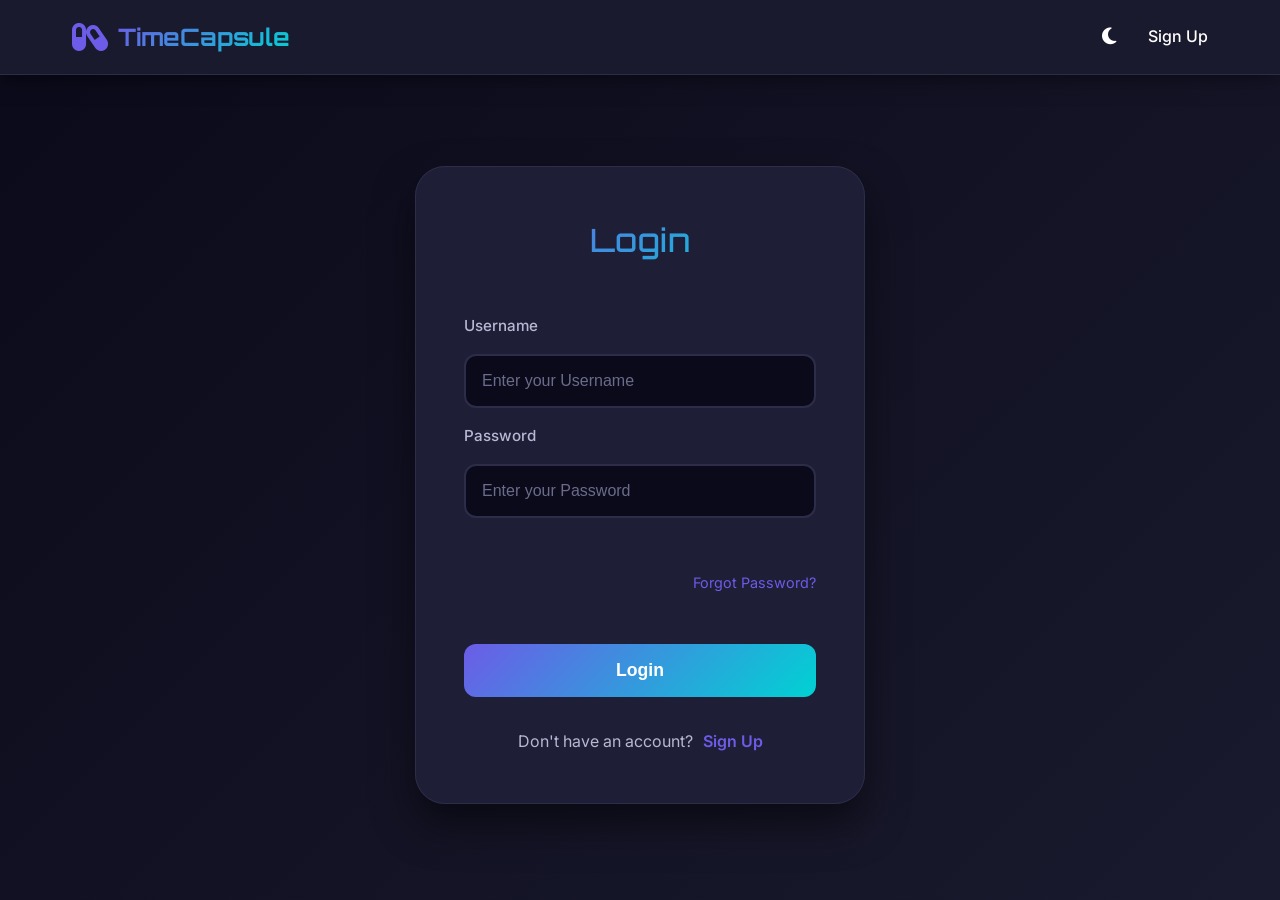
==== public/Homepage.html @ de61ad6a "Initial commit" ====
<!DOCTYPE html>
<html lang="en">
    <head>
        <meta charset="UTF-8">
        <meta name="viewport" content="width=device-width, initial-scale=1.0">
        <title>Digital Time Capsule - Dashboard</title>
        <link rel="stylesheet" href="../css/styles.css">
        <link rel="preconnect" href="https://fonts.googleapis.com">
        <link rel="preconnect" href="https://fonts.gstatic.com" crossorigin>
        <link href="https://fonts.googleapis.com/css2?family=Orbitron:wght@400;500;700&family=Inter:wght@300;400;500;600&display=swap" rel="stylesheet">
        <link rel="stylesheet" href="https://cdnjs.cloudflare.com/ajax/libs/font-awesome/6.4.0/css/all.min.css">
        <link rel="icon" href="./assets/images/Time-capsule-logo.png" type="image/x-icon">
    </head>
    <body class="homepage">
        <div id="transition-overlay" class="transition-overlay" style="opacity: 0; pointer-events: none;"></div>
        <header class="header">
            <nav class="nav-container">
                <div class="logo">
                    <i class="fas fa-capsules"></i>
                    <span>TimeCapsule</span>
                </div>
                <div class="nav-links">
                    <div class="notification-badge" id="notification-bell" onclick="showNotifications()">
                        <i class="fas fa-bell"></i>
                        <span class="notification-count" id="notification-count" style="display: none;">0</span>
                    </div>
                    <button id="dark-mode-toggle" class="nav-link theme-toggle-icon">
                        <i class="fas fa-moon"></i>
                    </button>
                    <a href="#" onclick="event.preventDefault(); handleLogout();" class="nav-link" id="logout">Logout</a>
                    <a href="userbase.html" class="nav-link">Discover</a>
                </div>
            </nav>
        </header>

        <main class="homepage-main">
            <div class="container">
                <!-- Stats Dashboard -->
                <section class="stats-dashboard">
                    <h2><i class="fas fa-chart-bar"></i> Your Capsule Stats</h2>
                    <div class="stats-grid">
                        <div class="stat-card">
                            <i class="fas fa-capsules"></i>
                            <div class="stat-info">
                                <span class="stat-value" id="total-capsules">0</span>
                                <span class="stat-label">Total Capsules</span>
                            </div>
                        </div>
                        <div class="stat-card">
                            <i class="fas fa-lock"></i>
                            <div class="stat-info">
                                <span class="stat-value" id="locked-capsules">0</span>
                                <span class="stat-label">Locked</span>
                            </div>
                        </div>
                        <div class="stat-card">
                            <i class="fas fa-unlock"></i>
                            <div class="stat-info">
                                <span class="stat-value" id="unlocked-capsules">0</span>
                                <span class="stat-label">Unlocked</span>
                            </div>
                        </div>
                        <div class="stat-card">
                            <i class="fas fa-star"></i>
                            <div class="stat-info">
                                <span class="stat-value" id="favorite-capsules">0</span>
                                <span class="stat-label">Favorites</span>
                            </div>
                        </div>
                    </div>
                </section>

                <!-- Create Capsule Form -->
                <section class="create-capsule">
                    <h2><i class="fas fa-plus-circle"></i> Create New Time Capsule</h2>
                    <form id="capsule-form">
                        <div class="form-group">
                            <label for="title">Title *</label>
                            <input type="text" id="title" required placeholder="Enter capsule title">
                        </div>

                        <div class="form-group">
                            <label for="description">Description</label>
                            <textarea id="description" rows="3" placeholder="What's this capsule about?"></textarea>
                        </div>

                        <div class="form-group">
                            <label for="message">Message *</label>
                            <textarea id="message" rows="5" required placeholder="Your precious memories..."></textarea>
                        </div>

                        <div class="form-row">
                            <div class="form-group">
                                <label for="category">Category</label>
                                <select id="category">
                                    <option value="personal">Personal</option>
                                    <option value="work">Work</option>
                                    <option value="family">Family</option>
                                    <option value="friends">Friends</option>
                                    <option value="memories">Memories</option>
                                    <option value="goals">Goals</option>
                                    <option value="other">Other</option>
                                </select>
                            </div>

                            <div class="form-group">
                                <label for="unlock-date">Unlock Date & Time *</label>
                                <input type="datetime-local" id="unlock-date" required>
                            </div>
                        </div>

                        <!-- ========== NEW COLLABORATION FIELDS ========== -->
                        <div class="form-group">
                            <label for="collaboration-type">
                                <i class="fas fa-users" style="color: var(--dark-accent-primary);"></i> Collaboration Type
                            </label>
                            <select id="collaboration-type" onchange="toggleCollaborationFields()">
                                <option value="private">🔒 Private (Only me)</option>
                                <option value="friends">👥 All Friends</option>
                                <option value="specific">✨ Specific Friends</option>
                                <option value="group">👪 Group Capsule</option>
                            </select>
                        </div>

                        <div id="friend-selector" style="display: none;" class="form-group">
                            <label>Select Friends to Collaborate</label>
                            <div id="friends-list-container" style="
                                max-height: 200px;
                                overflow-y: auto;
                                background: var(--dark-bg-primary);
                                border-radius: 12px;
                                padding: 12px;
                                border: 2px solid var(--dark-border);
                                margin-top: 8px;
                            ">
                                <!-- Friends will be loaded here dynamically -->
                                <p style="color: var(--dark-text-muted); text-align: center; padding: 20px;">
                                    <i class="fas fa-spinner fa-spin"></i> Loading friends...
                                </p>
                            </div>
                            <p style="color: var(--dark-text-muted); font-size: 0.8rem; margin-top: 8px;">
                                <i class="fas fa-info-circle"></i> Selected friends will be able to view this capsule when unlocked
                            </p>
                        </div>

                        <div id="group-input" style="display: none;" class="form-group">
                            <label for="group-name">Group Name</label>
                            <input type="text" id="group-name" placeholder="e.g., Family, Project Team, Best Friends">
                            <p style="color: var(--dark-text-muted); font-size: 0.8rem; margin-top: 5px;">
                                <i class="fas fa-info-circle"></i> Group capsules can be accessed by all members
                            </p>
                        </div>
                        <!-- ========== END COLLABORATION FIELDS ========== -->

                        <button type="submit" class="btn-primary">
                            <i class="fas fa-capsule"></i> Create Capsule
                        </button>
                    </form>
                </section>

                <!-- Search and Filter Section -->
                <section class="search-filter">
                    <div class="search-bar">
                        <i class="fas fa-search"></i>
                        <input type="text" id="search-input" placeholder="Search capsules...">
                    </div>
                    <div class="filter-options">
                        <select id="category-filter">
                            <option value="all">All Categories</option>
                            <option value="personal">Personal</option>
                            <option value="work">Work</option>
                            <option value="family">Family</option>
                            <option value="friends">Friends</option>
                            <option value="memories">Memories</option>
                            <option value="goals">Goals</option>
                        </select>
                        <select id="status-filter">
                            <option value="all">All Status</option>
                            <option value="locked">Locked</option>
                            <option value="unlocked">Unlocked</option>
                        </select>
                        <button id="favorites-filter" class="filter-btn">
                            <i class="far fa-star"></i> Favorites
                        </button>
                    </div>
                </section>

                <!-- Locked Capsules Section -->
                <section class="capsules">
                    <h2><i class="fas fa-lock"></i> Locked Capsules</h2>
                    <div id="locked-space" class="capsule-grid"></div>
                </section>

                <!-- Unlocked Capsules Section -->
                <section class="opened">
                    <h2><i class="fas fa-unlock"></i> Unlocked Capsules</h2>
                    <div id="unlocked-space" class="capsule-grid"></div>
                </section>

                <!-- ========== NEW COLLABORATIVE CAPSULES SECTION ========== -->
                <section class="collaborative-section">
                    <h2><i class="fas fa-users" style="color: #feca57;"></i> Shared With Me</h2>
                    <div id="collaborative-space" class="capsule-grid"></div>
                </section>
                <!-- ========== END COLLABORATIVE CAPSULES SECTION ========== -->

                <!-- Favorites Section -->
                <section class="favorites">
                    <h2><i class="fas fa-star"></i> Favorite Capsules</h2>
                    <div id="favorites-space" class="capsule-grid"></div>
                </section>

                <!-- Friends Section -->
                <section id="friends-section-container"></section>

                <!-- Unopened Capsules -->
                <section class="unopened-section">
                    <h2><i class="fas fa-gift"></i> Unopened Capsules</h2>
                    <div id="unopened-space" class="capsule-grid"></div>
                </section>

                <!-- Opened Capsules -->
                <section class="opened-section">
                    <h2><i class="fas fa-check-circle"></i> Opened Capsules</h2>
                    <div id="opened-space" class="capsule-grid"></div>
                </section>

                <!-- Archived Capsules -->
                <section class="archived">
                    <h2><i class="fas fa-archive"></i> Archived Capsules</h2>
                    <div id="archived-space" class="capsule-grid"></div>
                </section>

                <!-- Activity Log -->
                <section class="activity-log">
                    <h2><i class="fas fa-history"></i> Recent Activity</h2>
                    <div id="activity-list" class="activity-list"></div>
                </section>

                <!-- Export/Import Section -->
                <section class="data-management">
                    <h2><i class="fas fa-database"></i> Data Management</h2>
                    <div class="data-buttons">
                        <button id="export-data" class="btn-secondary">
                            <i class="fas fa-download"></i> Export Capsules
                        </button>
                        <button id="import-data" class="btn-secondary">
                            <i class="fas fa-upload"></i> Import Capsules
                        </button>
                        <input type="file" id="import-file" accept=".json" style="display: none;">
                    </div>
                </section>
            </div>
        </main>

        <!-- Meme Modal -->
        <div id="meme-modal" class="modal">
            <div class="modal-content">
                <span class="close">&times;</span>
                <h3><i class="fas fa-grin-squint-tears"></i> Nice Try!</h3>
                <img id="meme-image" src="" alt="Funny Meme">
                <p>This capsule is still locked. Come back later!</p>
            </div>
        </div>

        <!-- Collaboration Request Modal (Hidden by default) -->
        <div id="collab-request-modal" class="modal" style="display: none;">
            <div class="modal-content" style="max-width: 500px;">
                <span class="close" onclick="document.getElementById('collab-request-modal').style.display='none'">&times;</span>
                <h3><i class="fas fa-user-plus" style="color: #feca57;"></i> Collaboration Request</h3>
                <div id="collab-request-content">
                    <!-- Dynamic content will be inserted here -->
                </div>
            </div>
        </div>

        <script src="../js/utils.js"></script>
        <script src="../js/storage.js"></script>
        <script src="../js/auth.js"></script>
        <script src="../js/users.js"></script>
        <script src="../js/capsules.js"></script>
        <script src="../js/banSystem.js"></script>
        <script src="../js/admin.js"></script>
        <script src="../js/ui.js"></script>
        <script src="../js/app.js"></script>
        <script src="../js/userbase.js"></script>
        <script src="../js/loading.js"></script>
    </body>
</html>
---- css/styles.css ----
/* styles.css - Complete with Light Theme Support */

/* ==================== 1. CSS Variables ==================== */
:root {
    /* Dark Mode (Default) */
    --dark-bg-primary: #0a0a1a;
    --dark-bg-secondary: #1a1a2e;
    --dark-bg-tertiary: #252542;
    --dark-text-primary: #ffffff;
    --dark-text-secondary: #b8b8d4;
    --dark-text-muted: #6b6b8b;
    --dark-accent-primary: #6c5ce7;
    --dark-accent-secondary: #00d2d3;
    --dark-accent-danger: #ff6b6b;
    --dark-accent-success: #1dd1a1;
    --dark-accent-warning: #feca57;
    --dark-border: #2d2d4a;
    --dark-card-bg: #1e1e36;
    --dark-hover: #2a2a45;
    --dark-shadow: rgba(0, 0, 0, 0.5);
    --dark-glow: rgba(108, 92, 231, 0.3);
}

.light-theme {
    /* Light Mode - Optimized for readability */
    --dark-bg-primary: #f8faff;
    --dark-bg-secondary: #ffffff;
    --dark-bg-tertiary: #f0f3fd;
    --dark-text-primary: #1e293b;
    --dark-text-secondary: #334155;
    --dark-text-muted: #64748b;
    --dark-accent-primary: #6c5ce7;
    --dark-accent-secondary: #0ba5be;
    --dark-accent-danger: #dc2626;
    --dark-accent-success: #059669;
    --dark-accent-warning: #d97706;
    --dark-border: #e2e8f0;
    --dark-card-bg: #ffffff;
    --dark-hover: #f1f5f9;
    --dark-shadow: rgba(0, 0, 0, 0.08);
    --dark-glow: rgba(108, 92, 231, 0.15);
}

/* ==================== 2. Global Styles ==================== */
* {
    margin: 0;
    padding: 0;
    box-sizing: border-box;
    transition: background-color 0.3s ease, color 0.3s ease, border-color 0.3s ease, box-shadow 0.3s ease;
}

body {
    font-family: 'Inter', sans-serif;
    background: linear-gradient(135deg, var(--dark-bg-primary), var(--dark-bg-secondary));
    color: var(--dark-text-primary);
    min-height: 100vh;
    line-height: 1.6;
    overflow-x: hidden;
}

h1, h2, h3, h4, h5, h6 {
    font-family: 'Orbitron', sans-serif;
    font-weight: 500;
    letter-spacing: 0.5px;
}

html {
    scroll-behavior: smooth;
}

/* ==================== 3. Header & Navigation ==================== */
.header {
    background: var(--dark-bg-secondary);
    border-bottom: 1px solid var(--dark-border);
    position: sticky;
    top: 0;
    z-index: 1000;
    backdrop-filter: blur(10px);
    box-shadow: 0 2px 20px var(--dark-shadow);
}

.light-theme .header {
    background: rgba(255, 255, 255, 0.9);
    border-bottom-color: #e2e8f0;
}

.nav-container {
    max-width: 1200px;
    margin: 0 auto;
    padding: 1rem 2rem;
    display: flex;
    justify-content: space-between;
    align-items: center;
}

.logo {
    display: flex;
    align-items: center;
    gap: 10px;
    font-size: 1.5rem;
    font-weight: 700;
    font-family: 'Orbitron', sans-serif;
}

.logo i {
    color: var(--dark-accent-primary);
    font-size: 2rem;
    animation: pulse 2s infinite;
}

.logo span {
    background: linear-gradient(135deg, var(--dark-accent-primary), var(--dark-accent-secondary));
    -webkit-background-clip: text;
    -webkit-text-fill-color: transparent;
    background-clip: text;
}

/* Navigation Links */
.nav-links {
    display: flex;
    gap: 2rem;
    align-items: center;
}

.nav-link {
    color: var(--dark-text-primary);
    text-decoration: none;
    font-weight: 500;
    position: relative;
    padding: 0.5rem 0;
    background: none !important;
    border: none !important;
    cursor: pointer;
    font-size: 1rem;
    font-family: 'Inter', sans-serif;
}

.nav-link::after {
    content: '';
    position: absolute;
    bottom: 0;
    left: 0;
    width: 0;
    height: 2px;
    background: linear-gradient(135deg, var(--dark-accent-primary), var(--dark-accent-secondary));
    transition: width 0.3s ease;
}

.nav-link:hover::after {
    width: 100%;
}

.nav-link:hover {
    color: var(--dark-accent-primary);
}

.nav-link.active {
    color: var(--dark-accent-primary);
}

.nav-link.active::after {
    width: 100%;
}

/* Theme Toggle Icon */
#dark-mode-toggle {
    all: unset;
    display: flex;
    align-items: center;
    justify-content: center;
    cursor: pointer;
    position: relative;
    color: var(--dark-text-primary);
    font-size: 1.2rem;
    padding: 0.5rem 0;
    background: none !important;
    border: none !important;
}

#dark-mode-toggle i {
    font-size: 1.2rem;
    transition: transform 0.3s ease;
}

#dark-mode-toggle:hover {
    color: var(--dark-accent-primary);
}

#dark-mode-toggle:hover i {
    transform: rotate(15deg);
}

#dark-mode-toggle::after {
    content: '';
    position: absolute;
    bottom: 0;
    left: 0;
    width: 0;
    height: 2px;
    background: linear-gradient(135deg, var(--dark-accent-primary), var(--dark-accent-secondary));
    transition: width 0.3s ease;
}

#dark-mode-toggle:hover::after {
    width: 100%;
}

/* Theme Toggle Button (Alternative) */
.theme-toggle {
    background: linear-gradient(135deg, var(--dark-accent-primary), var(--dark-accent-secondary));
    border: none;
    color: white;
    font-size: 1rem;
    cursor: pointer;
    padding: 0.7rem 1.5rem;
    border-radius: 30px;
    transition: all 0.3s ease;
    display: flex;
    align-items: center;
    gap: 8px;
    box-shadow: 0 4px 10px var(--dark-glow);
    font-weight: 600;
}

.theme-toggle i {
    font-size: 1.2rem;
}

.theme-toggle:hover {
    transform: translateY(-2px);
    box-shadow: 0 6px 15px var(--dark-glow);
}

.light-theme .theme-toggle {
    background: linear-gradient(135deg, #6c5ce7, #0ba5be);
    color: white;
}

/* Admin Button in Nav */
.admin-btn {
    background: linear-gradient(135deg, #feca57, #ff9f43);
    color: var(--dark-text-primary);
    border: none;
    padding: 0.5rem 1.2rem;
    border-radius: 25px;
    font-size: 1rem;
    cursor: pointer;
    display: flex;
    align-items: center;
    gap: 8px;
    transition: all 0.3s ease;
    font-weight: 600;
}

.light-theme .admin-btn {
    color: #1e293b;
}

.admin-btn:hover {
    transform: translateY(-2px);
    box-shadow: 0 5px 15px rgba(254, 202, 87, 0.3);
}

.admin-btn i {
    color: white;
}

/* Notification Badge */
.notification-badge {
    position: relative;
    cursor: pointer;
    padding: 0.5rem;
    color: var(--dark-text-primary);
    font-size: 1.2rem;
    transition: color 0.3s ease;
}

.notification-badge:hover {
    color: var(--dark-accent-primary);
}

.notification-count {
    position: absolute;
    top: -5px;
    right: -5px;
    background: #ff6b6b;
    color: white;
    font-size: 0.7rem;
    font-weight: bold;
    padding: 0.2rem 0.4rem;
    border-radius: 10px;
    min-width: 18px;
    text-align: center;
    transform: translate(25%, -25%);
}

/* ==================== 4. Hero Section ==================== */
.hero-section {
    min-height: 90vh;
    display: flex;
    align-items: center;
    justify-content: center;
    text-align: center;
    position: relative;
    overflow: hidden;
}

.hero-section::before {
    content: '';
    position: absolute;
    top: -50%;
    right: -50%;
    width: 200%;
    height: 200%;
    background: radial-gradient(circle, var(--dark-accent-primary) 0%, transparent 70%);
    opacity: 0.1;
    animation: rotate 20s linear infinite;
}

.hero-content {
    max-width: 800px;
    padding: 2rem;
    z-index: 1;
}

.hero-title {
    font-size: 4rem;
    margin-bottom: 1.5rem;
    line-height: 1.2;
}

.light-theme .hero-title {
    color: #1e293b;
}

.gradient-text {
    background: linear-gradient(135deg, var(--dark-accent-primary), var(--dark-accent-secondary));
    -webkit-background-clip: text;
    -webkit-text-fill-color: transparent;
    background-clip: text;
}

.hero-description {
    font-size: 1.25rem;
    color: var(--dark-text-secondary);
    margin-bottom: 2rem;
    max-width: 600px;
    margin-left: auto;
    margin-right: auto;
}

.light-theme .hero-description {
    color: #475569;
}

.cta-button {
    display: inline-flex;
    align-items: center;
    gap: 10px;
    background: linear-gradient(135deg, var(--dark-accent-primary), var(--dark-accent-secondary));
    color: white;
    text-decoration: none;
    padding: 1rem 2.5rem;
    border-radius: 50px;
    font-weight: 600;
    font-size: 1.1rem;
    transition: all 0.3s ease;
    border: none;
    cursor: pointer;
    position: relative;
    overflow: hidden;
}

.cta-button::before {
    content: '';
    position: absolute;
    top: 0;
    left: -100%;
    width: 100%;
    height: 100%;
    background: linear-gradient(90deg, transparent, rgba(255,255,255,0.2), transparent);
    transition: left 0.5s ease;
}

.cta-button:hover {
    transform: translateY(-3px);
    box-shadow: 0 10px 30px var(--dark-glow);
}

.cta-button:hover::before {
    left: 100%;
}

.cta-button i {
    font-size: 1.2rem;
    animation: shake 2s infinite;
}

/* ==================== 5. How It Works Section ==================== */
.how-it-works {
    padding: 6rem 2rem;
    background: linear-gradient(135deg, var(--dark-bg-secondary), var(--dark-bg-tertiary));
    position: relative;
    overflow: hidden;
}

.light-theme .how-it-works {
    background: linear-gradient(135deg, #ffffff, #f8faff);
}

.how-it-works::before {
    content: '';
    position: absolute;
    top: 0;
    left: 0;
    right: 0;
    bottom: 0;
    background: radial-gradient(circle at 20% 50%, var(--dark-accent-primary) 0%, transparent 50%);
    opacity: 0.1;
    pointer-events: none;
}

.how-it-works .section-header {
    margin-bottom: 5rem;
}

.how-it-works .section-title {
    font-size: 4rem;
    background: linear-gradient(135deg, var(--dark-accent-primary), var(--dark-accent-secondary), #ff6b6b);
    -webkit-background-clip: text;
    -webkit-text-fill-color: transparent;
    background-clip: text;
    text-shadow: 0 0 30px var(--dark-glow);
    position: relative;
    display: inline-block;
    padding: 0 2rem;
}

.how-it-works .section-title::before {
    content: '✨';
    position: absolute;
    left: -20px;
    top: 50%;
    transform: translateY(-50%);
    font-size: 3rem;
    animation: float 3s ease-in-out infinite;
}

.how-it-works .section-title::after {
    content: '⏳';
    position: absolute;
    right: -20px;
    top: 50%;
    transform: translateY(-50%);
    font-size: 3rem;
    animation: float 3s ease-in-out infinite 1.5s;
}

.steps-container {
    max-width: 1400px;
    margin: 0 auto;
    display: grid;
    grid-template-columns: repeat(auto-fit, minmax(350px, 1fr));
    gap: 3rem;
    padding: 2rem;
    position: relative;
    z-index: 1;
}

.step {
    background: var(--dark-card-bg);
    padding: 3rem 2rem;
    border-radius: 50px;
    text-align: center;
    position: relative;
    transition: all 0.5s cubic-bezier(0.175, 0.885, 0.32, 1.275);
    border: 2px solid transparent;
    backdrop-filter: blur(10px);
    box-shadow: 0 20px 40px var(--dark-shadow);
    transform-style: preserve-3d;
    perspective: 1000px;
}

.light-theme .step {
    background: #ffffff;
    border-color: #e2e8f0;
    box-shadow: 0 10px 15px -3px rgba(0, 0, 0, 0.1);
}

.step:nth-child(1) {
    background: linear-gradient(145deg, var(--dark-card-bg), #2a1b3d);
    border-color: #ff6b6b;
}

.step:nth-child(2) {
    background: linear-gradient(145deg, var(--dark-card-bg), #1d3b3b);
    border-color: #00d2d3;
}

.step:nth-child(3) {
    background: linear-gradient(145deg, var(--dark-card-bg), #2d2d4a);
    border-color: #6c5ce7;
}

.step:nth-child(4) {
    background: linear-gradient(145deg, var(--dark-card-bg), #3d2d2d);
    border-color: #feca57;
}

.step:nth-child(5) {
    background: linear-gradient(145deg, var(--dark-card-bg), #1d3d2d);
    border-color: #1dd1a1;
}

.light-theme .step:nth-child(1) {
    background: linear-gradient(145deg, #ffffff, #fef2f2);
    border-color: #dc2626;
}

.light-theme .step:nth-child(2) {
    background: linear-gradient(145deg, #ffffff, #f0f9ff);
    border-color: #0ba5be;
}

.light-theme .step:nth-child(3) {
    background: linear-gradient(145deg, #ffffff, #f5f3ff);
    border-color: #6c5ce7;
}

.light-theme .step:nth-child(4) {
    background: linear-gradient(145deg, #ffffff, #fffbeb);
    border-color: #d97706;
}

.light-theme .step:nth-child(5) {
    background: linear-gradient(145deg, #ffffff, #f0fdf4);
    border-color: #059669;
}

.step:hover {
    transform: translateY(-20px) rotateX(5deg) rotateY(5deg);
    box-shadow: 30px 30px 60px var(--dark-shadow);
    border-color: var(--dark-accent-primary);
}

.step-number {
    position: absolute;
    top: -25px;
    left: 50%;
    transform: translateX(-50%);
    width: 60px;
    height: 60px;
    background: linear-gradient(135deg, var(--dark-accent-primary), var(--dark-accent-secondary));
    color: white;
    border-radius: 50%;
    display: flex;
    align-items: center;
    justify-content: center;
    font-weight: 800;
    font-size: 2rem;
    box-shadow: 0 10px 20px var(--dark-glow);
    border: 3px solid white;
    z-index: 2;
}

.light-theme .step-number {
    border-color: #ffffff;
}

.step-icon {
    margin: 2rem 0;
    font-size: 5rem;
    background: linear-gradient(135deg, var(--dark-accent-primary), var(--dark-accent-secondary));
    -webkit-background-clip: text;
    -webkit-text-fill-color: transparent;
    background-clip: text;
    filter: drop-shadow(0 0 20px var(--dark-glow));
}

.step-title {
    font-size: 2.5rem;
    margin-bottom: 1.5rem;
    color: var(--dark-text-primary);
    font-weight: 700;
    text-transform: uppercase;
    letter-spacing: 2px;
}

.light-theme .step-title {
    color: #1e293b;
}

.step-description {
    color: var(--dark-text-secondary);
    font-size: 1.2rem;
    line-height: 1.8;
    max-width: 300px;
    margin: 0 auto;
}

.light-theme .step-description {
    color: #475569;
}

/* ==================== 6. Features Section ==================== */
.features {
    padding: 6rem 2rem;
    background: linear-gradient(135deg, var(--dark-bg-primary), #1f1f3a);
    position: relative;
    overflow: hidden;
}

.light-theme .features {
    background: linear-gradient(135deg, #f8faff, #ffffff);
}

.features::before {
    content: '';
    position: absolute;
    bottom: 0;
    right: 0;
    width: 100%;
    height: 100%;
    background: radial-gradient(circle at 80% 80%, var(--dark-accent-secondary) 0%, transparent 50%);
    opacity: 0.1;
    pointer-events: none;
}

.features .section-header {
    margin-bottom: 5rem;
}

.features .section-title {
    font-size: 4rem;
    background: linear-gradient(135deg, #ff6b6b, #feca57, #6c5ce7);
    -webkit-background-clip: text;
    -webkit-text-fill-color: transparent;
    background-clip: text;
    text-shadow: 0 0 30px rgba(255, 107, 107, 0.3);
    position: relative;
    display: inline-block;
}

.features .section-title::before {
    content: '⚡';
    position: absolute;
    left: -40px;
    top: 50%;
    transform: translateY(-50%);
    font-size: 3rem;
    animation: lightning 2s infinite;
}

.features .section-title::after {
    content: '💫';
    position: absolute;
    right: -40px;
    top: 50%;
    transform: translateY(-50%);
    font-size: 3rem;
    animation: spin 4s linear infinite;
}

.features .section-subtitle {
    font-size: 1.8rem;
    color: var(--dark-accent-warning);
    margin-top: 1rem;
    font-family: 'Orbitron', sans-serif;
    text-transform: uppercase;
    letter-spacing: 3px;
}

.light-theme .features .section-subtitle {
    color: #d97706;
}

.features-grid {
    max-width: 1400px;
    margin: 0 auto;
    display: grid;
    grid-template-columns: repeat(auto-fit, minmax(400px, 1fr));
    gap: 2.5rem;
    padding: 2rem;
    position: relative;
    z-index: 1;
}

.feature-card {
    background: rgba(30, 30, 54, 0.7);
    backdrop-filter: blur(10px);
    padding: 3rem;
    border-radius: 40px;
    transition: all 0.5s cubic-bezier(0.175, 0.885, 0.32, 1.275);
    border: 2px solid transparent;
    position: relative;
    overflow: hidden;
    box-shadow: 0 20px 40px var(--dark-shadow);
}

.light-theme .feature-card {
    background: #ffffff;
    border-color: #e2e8f0;
    box-shadow: 0 10px 15px -3px rgba(0, 0, 0, 0.1);
}

.feature-card::before {
    content: '';
    position: absolute;
    top: -50%;
    left: -50%;
    width: 200%;
    height: 200%;
    background: radial-gradient(circle, var(--dark-accent-primary) 0%, transparent 70%);
    opacity: 0;
    transition: opacity 0.5s ease;
    pointer-events: none;
}

.feature-card:hover::before {
    opacity: 0.15;
}

.feature-card:hover {
    transform: translateY(-15px) scale(1.02);
    box-shadow: 0 30px 60px var(--dark-shadow);
    border-color: var(--dark-accent-primary);
}

.feature-card:nth-child(odd) {
    border-radius: 60px 20px 60px 20px;
}

.feature-card:nth-child(even) {
    border-radius: 20px 60px 20px 60px;
}

.feature-card:nth-child(3n) {
    background: linear-gradient(145deg, #1e1e36, #2d1f3a);
}

.feature-card:nth-child(3n+1) {
    background: linear-gradient(145deg, #1e1e36, #1f3a3a);
}

.feature-card:nth-child(3n+2) {
    background: linear-gradient(145deg, #1e1e36, #3a1f3a);
}

.light-theme .feature-card:nth-child(3n) {
    background: linear-gradient(145deg, #ffffff, #faf5ff);
}

.light-theme .feature-card:nth-child(3n+1) {
    background: linear-gradient(145deg, #ffffff, #f0f9ff);
}

.light-theme .feature-card:nth-child(3n+2) {
    background: linear-gradient(145deg, #ffffff, #fdf2f8);
}

.feature-icon {
    font-size: 4rem;
    margin-bottom: 2rem;
    background: linear-gradient(135deg, var(--dark-accent-primary), var(--dark-accent-secondary), #ff6b6b);
    -webkit-background-clip: text;
    -webkit-text-fill-color: transparent;
    background-clip: text;
    filter: drop-shadow(0 0 30px rgba(108, 92, 231, 0.5));
    transform-origin: center;
    transition: transform 0.3s ease;
}

.feature-card:hover .feature-icon {
    transform: scale(1.1) rotate(5deg);
}

.feature-title {
    font-size: 2.2rem;
    margin-bottom: 1.5rem;
    color: var(--dark-text-primary);
    font-weight: 700;
    letter-spacing: 1px;
    position: relative;
    display: inline-block;
}

.light-theme .feature-title {
    color: #1e293b;
}

.feature-title::after {
    content: '';
    position: absolute;
    bottom: -10px;
    left: 0;
    width: 60px;
    height: 4px;
    background: linear-gradient(135deg, var(--dark-accent-primary), var(--dark-accent-secondary));
    border-radius: 2px;
    transition: width 0.3s ease;
}

.feature-card:hover .feature-title::after {
    width: 100%;
}

.feature-description {
    color: var(--dark-text-secondary);
    font-size: 1.2rem;
    line-height: 1.8;
    margin-bottom: 2rem;
}

.light-theme .feature-description {
    color: #475569;
}

.feature-highlight {
    display: inline-block;
    background: linear-gradient(135deg, var(--dark-accent-primary), var(--dark-accent-secondary));
    color: white;
    padding: 0.5rem 1.5rem;
    border-radius: 30px;
    font-size: 1.1rem;
    font-weight: 600;
    margin-top: 1rem;
    box-shadow: 0 5px 15px var(--dark-glow);
}

.feature-card p {
    margin-bottom: 1rem;
    position: relative;
    padding-left: 1.5rem;
}

.feature-card p::before {
    content: '→';
    position: absolute;
    left: 0;
    color: var(--dark-accent-primary);
    font-weight: bold;
}

.feature-card:has(.fa-clock) { border-color: #ff6b6b; }
.feature-card:has(.fa-user-shield) { border-color: #00d2d3; }
.feature-card:has(.fa-lock) { border-color: #6c5ce7; }
.feature-card:has(.fa-grin-squint-tears) { border-color: #feca57; }
.feature-card:has(.fa-cloud) { border-color: #1dd1a1; }
.feature-card:has(.fa-history) { border-color: #ff9f43; }
.feature-card:has(.fa-star) { border-color: #f368e0; }
.feature-card:has(.fa-chart-bar) { border-color: #10ac84; }

/* ==================== 7. Auth Pages ==================== */
.auth-page {
    background: linear-gradient(135deg, var(--dark-bg-primary), var(--dark-bg-secondary));
    min-height: 100vh;
}

.light-theme .auth-page {
    background: linear-gradient(135deg, #f8faff, #ffffff);
}

.auth-main {
    display: flex;
    align-items: center;
    justify-content: center;
    min-height: calc(100vh - 80px);
    padding: 2rem;
}

.auth-container {
    max-width: 450px;
    width: 100%;
}

.auth-container fieldset {
    border: none;
    background: var(--dark-card-bg);
    padding: 3rem;
    border-radius: 30px;
    box-shadow: 0 20px 40px var(--dark-shadow);
    border: 1px solid var(--dark-border);
    backdrop-filter: blur(10px);
}

.light-theme .auth-container fieldset {
    background: #ffffff;
    border-color: #e2e8f0;
    box-shadow: 0 20px 25px -5px rgba(0, 0, 0, 0.1);
}

.auth-container h3 {
    font-size: 2rem;
    margin-bottom: 2rem;
    text-align: center;
    background: linear-gradient(135deg, var(--dark-accent-primary), var(--dark-accent-secondary));
    -webkit-background-clip: text;
    -webkit-text-fill-color: transparent;
    background-clip: text;
}

.light-theme .auth-container h3 {
    color: #6c5ce7;
    background: none;
    -webkit-text-fill-color: #6c5ce7;
}

.auth-container form {
    display: flex;
    flex-direction: column;
    gap: 1rem;
}

.auth-container label {
    font-weight: 500;
    color: var(--dark-text-secondary);
    font-size: 0.95rem;
}

.light-theme .auth-container label {
    color: #475569;
}

.auth-container input {
    padding: 1rem;
    border: 2px solid var(--dark-border);
    border-radius: 12px;
    background: var(--dark-bg-primary);
    color: var(--dark-text-primary);
    font-size: 1rem;
    transition: all 0.3s ease;
}

.light-theme .auth-container input {
    background: #f8faff;
    border-color: #e2e8f0;
    color: #1e293b;
}

.auth-container input:focus {
    outline: none;
    border-color: var(--dark-accent-primary);
    box-shadow: 0 0 0 4px var(--dark-glow);
}

.light-theme .auth-container input:focus {
    box-shadow: 0 0 0 4px rgba(108, 92, 231, 0.15);
}

.auth-container input::placeholder {
    color: var(--dark-text-muted);
}

.light-theme .auth-container input::placeholder {
    color: #94a3b8;
}

.auth-container button {
    padding: 1rem;
    background: linear-gradient(135deg, var(--dark-accent-primary), var(--dark-accent-secondary));
    color: white;
    border: none;
    border-radius: 12px;
    font-size: 1.1rem;
    font-weight: 600;
    cursor: pointer;
    transition: all 0.3s ease;
    margin-top: 1rem;
}

.auth-container button:hover {
    transform: translateY(-2px);
    box-shadow: 0 10px 20px var(--dark-glow);
}

button:disabled {
    opacity: 0.5;
    cursor: not-allowed;
    pointer-events: none;
}

.auth-links {
    display: flex;
    justify-content: center;
    align-items: center;
    gap: 10px;
    margin-top: 1rem;
    color: var(--dark-text-secondary);
}

.light-theme .auth-links {
    color: #64748b;
}

.auth-links a {
    color: var(--dark-accent-primary);
    text-decoration: none;
    font-weight: 600;
    transition: color 0.3s ease;
}

.auth-links a:hover {
    color: var(--dark-accent-secondary);
    text-decoration: underline;
}

#error {
    color: var(--dark-accent-danger);
    font-size: 0.9rem;
    text-align: center;
    min-height: 20px;
}

/* Checkbox container */
.checkbox-container {
    display: flex;
    align-items: center;
    gap: 8px;
    margin: 15px 0;
    padding: 10px;
    background: var(--dark-bg-primary);
    border-radius: 8px;
    border: 1px solid var(--dark-border);
}

.checkbox-container input[type="checkbox"] {
    width: 18px;
    height: 18px;
    cursor: pointer;
    accent-color: var(--dark-accent-primary);
}

.checkbox-container label {
    cursor: pointer;
    user-select: none;
}

/* ==================== 8. Homepage/Dashboard ==================== */
.homepage {
    background: var(--dark-bg-primary);
}

.homepage-main {
    max-width: 1200px;
    margin: 0 auto;
    padding: 2rem;
}

/* Stats Dashboard */
.stats-dashboard {
    background: var(--dark-card-bg);
    padding: 2rem;
    border-radius: 20px;
    margin-bottom: 2rem;
    border: 1px solid var(--dark-border);
}

.light-theme .stats-dashboard {
    background: #ffffff;
    border-color: #e2e8f0;
}

.stats-dashboard h2 {
    display: flex;
    align-items: center;
    gap: 10px;
    margin-bottom: 2rem;
    color: var(--dark-text-primary);
}

.light-theme .stats-dashboard h2 {
    color: #1e293b;
}

.stats-dashboard h2 i {
    color: var(--dark-accent-primary);
}

.stats-grid {
    display: grid;
    grid-template-columns: repeat(auto-fit, minmax(200px, 1fr));
    gap: 1.5rem;
}

.stat-card {
    background: var(--dark-bg-primary);
    padding: 1.5rem;
    border-radius: 15px;
    display: flex;
    align-items: center;
    gap: 1rem;
    border: 1px solid var(--dark-border);
    transition: all 0.3s ease;
}

.light-theme .stat-card {
    background: #f8faff;
    border-color: #e2e8f0;
}

.stat-card:hover {
    transform: translateY(-5px);
    border-color: var(--dark-accent-primary);
    box-shadow: 0 10px 20px var(--dark-shadow);
}

.stat-card i {
    font-size: 2.5rem;
    color: var(--dark-accent-primary);
}

.stat-info {
    display: flex;
    flex-direction: column;
}

.stat-value {
    font-size: 2rem;
    font-weight: 700;
    color: var(--dark-text-primary);
}

.light-theme .stat-value {
    color: #1e293b;
}

.stat-label {
    color: var(--dark-text-secondary);
    font-size: 0.9rem;
}

.light-theme .stat-label {
    color: #64748b;
}

/* Create Capsule Form */
.create-capsule {
    background: var(--dark-card-bg);
    padding: 2rem;
    border-radius: 20px;
    margin-bottom: 2rem;
    border: 1px solid var(--dark-border);
}

.light-theme .create-capsule {
    background: #ffffff;
    border-color: #e2e8f0;
}

.create-capsule h2 {
    display: flex;
    align-items: center;
    gap: 10px;
    margin-bottom: 2rem;
    color: var(--dark-text-primary);
}

.light-theme .create-capsule h2 {
    color: #1e293b;
}

.create-capsule h2 i {
    color: var(--dark-accent-primary);
}

#capsule-form {
    display: flex;
    flex-direction: column;
    gap: 1.5rem;
}

.form-group {
    display: flex;
    flex-direction: column;
    gap: 0.5rem;
}

.form-group label {
    font-weight: 500;
    color: var(--dark-text-secondary);
}

.light-theme .form-group label {
    color: #475569;
}

.form-group input,
.form-group textarea,
.form-group select {
    padding: 0.75rem 1rem;
    border: 2px solid var(--dark-border);
    border-radius: 10px;
    background: var(--dark-bg-primary);
    color: var(--dark-text-primary);
    font-size: 1rem;
    transition: all 0.3s ease;
}

.light-theme .form-group input,
.light-theme .form-group textarea,
.light-theme .form-group select {
    background: #ffffff;
    border-color: #e2e8f0;
    color: #1e293b;
}

.form-group input:focus,
.form-group textarea:focus,
.form-group select:focus {
    outline: none;
    border-color: var(--dark-accent-primary);
    box-shadow: 0 0 0 4px var(--dark-glow);
}

.light-theme .form-group input:focus,
.light-theme .form-group textarea:focus,
.light-theme .form-group select:focus {
    box-shadow: 0 0 0 4px rgba(108, 92, 231, 0.15);
}

.form-group input::placeholder,
.form-group textarea::placeholder {
    color: var(--dark-text-muted);
}

.light-theme .form-group input::placeholder,
.light-theme .form-group textarea::placeholder {
    color: #94a3b8;
}

.form-row {
    display: grid;
    grid-template-columns: 1fr 1fr;
    gap: 1rem;
}

.btn-primary {
    padding: 1rem;
    background: linear-gradient(135deg, var(--dark-accent-primary), var(--dark-accent-secondary));
    color: white;
    border: none;
    border-radius: 10px;
    font-size: 1.1rem;
    font-weight: 600;
    cursor: pointer;
    transition: all 0.3s ease;
    display: flex;
    align-items: center;
    justify-content: center;
    gap: 10px;
}

.btn-primary:hover {
    transform: translateY(-2px);
    box-shadow: 0 10px 20px var(--dark-glow);
}

.btn-secondary {
    padding: 0.75rem 1.5rem;
    background: var(--dark-bg-primary);
    border: 2px solid var(--dark-border);
    border-radius: 10px;
    color: var(--dark-text-primary);
    font-size: 1rem;
    cursor: pointer;
    transition: all 0.3s ease;
    display: flex;
    align-items: center;
    gap: 8px;
}

.light-theme .btn-secondary {
    background: #f1f5f9;
    border-color: #e2e8f0;
    color: #334155;
}

.btn-secondary:hover {
    border-color: var(--dark-accent-primary);
    background: var(--dark-hover);
    transform: translateY(-2px);
}

.light-theme .btn-secondary:hover {
    background: #e2e8f0;
    border-color: #cbd5e1;
}

/* Search and Filter */
.search-filter {
    display: flex;
    gap: 1rem;
    margin-bottom: 2rem;
    flex-wrap: wrap;
}

.search-bar {
    flex: 1;
    display: flex;
    align-items: center;
    background: var(--dark-card-bg);
    border: 2px solid var(--dark-border);
    border-radius: 10px;
    padding: 0 1rem;
}

.light-theme .search-bar {
    background: #ffffff;
    border-color: #e2e8f0;
}

.search-bar i {
    color: var(--dark-text-muted);
}

.light-theme .search-bar i {
    color: #94a3b8;
}

.search-bar input {
    flex: 1;
    padding: 0.75rem 1rem;
    border: none;
    background: transparent;
    color: var(--dark-text-primary);
    font-size: 1rem;
}

.light-theme .search-bar input {
    color: #1e293b;
}

.search-bar input:focus {
    outline: none;
}

.search-bar input::placeholder {
    color: var(--dark-text-muted);
}

.light-theme .search-bar input::placeholder {
    color: #94a3b8;
}

.filter-options {
    display: flex;
    gap: 0.5rem;
    flex-wrap: wrap;
}

.filter-options select,
.filter-btn {
    padding: 0.75rem 1rem;
    border: 2px solid var(--dark-border);
    border-radius: 10px;
    background: var(--dark-card-bg);
    color: var(--dark-text-primary);
    cursor: pointer;
    transition: all 0.3s ease;
}

.light-theme .filter-options select,
.light-theme .filter-btn {
    background: #ffffff;
    border-color: #e2e8f0;
    color: #1e293b;
}

.filter-options select:hover,
.filter-btn:hover {
    border-color: var(--dark-accent-primary);
}

.filter-btn.active {
    background: var(--dark-accent-primary);
    color: white;
    border-color: var(--dark-accent-primary);
}

/* Capsule Grid */
.capsule-grid {
    display: grid;
    grid-template-columns: repeat(auto-fill, minmax(300px, 1fr));
    gap: 1.5rem;
    margin-top: 1rem;
    margin-bottom: 2rem;
}

/* Sections */
.capsules,
.opened,
.favorites,
.activity-log,
.data-management,
.archived,
.unopened-section,
.opened-section {
    margin-bottom: 3rem;
}

.capsules h2,
.opened h2,
.favorites h2,
.activity-log h2,
.data-management h2,
.archived h2,
.unopened-section h2,
.opened-section h2 {
    display: flex;
    align-items: center;
    gap: 10px;
    margin-bottom: 1rem;
    color: var(--dark-text-primary);
    font-size: 1.5rem;
}

.light-theme .capsules h2,
.light-theme .opened h2,
.light-theme .favorites h2,
.light-theme .activity-log h2,
.light-theme .data-management h2,
.light-theme .archived h2,
.light-theme .unopened-section h2,
.light-theme .opened-section h2 {
    color: #1e293b;
}

.capsules h2 i,
.opened h2 i,
.favorites h2 i,
.activity-log h2 i,
.data-management h2 i,
.archived h2 i,
.unopened-section h2 i,
.opened-section h2 i {
    color: var(--dark-accent-primary);
}

.unopened-section h2 i { color: #feca57; }
.opened-section h2 i { color: #1dd1a1; }
.archived h2 i { color: #6b6b8b; }
.light-theme .archived h2 i { color: #94a3b8; }

/* Activity Log */
.activity-log {
    background: var(--dark-card-bg);
    padding: 2rem;
    border-radius: 20px;
    border: 1px solid var(--dark-border);
}

.light-theme .activity-log {
    background: #ffffff;
    border-color: #e2e8f0;
}

.activity-list {
    max-height: 400px;
    overflow-y: auto;
    padding-right: 10px;
}

.activity-list::-webkit-scrollbar {
    width: 8px;
}

.activity-list::-webkit-scrollbar-track {
    background: var(--dark-bg-primary);
    border-radius: 10px;
}

.light-theme .activity-list::-webkit-scrollbar-track {
    background: #f1f5f9;
}

.activity-list::-webkit-scrollbar-thumb {
    background: var(--dark-accent-primary);
    border-radius: 10px;
}

.light-theme .activity-list::-webkit-scrollbar-thumb {
    background: #94a3b8;
}

.activity-list::-webkit-scrollbar-thumb:hover {
    background: var(--dark-accent-secondary);
}

.light-theme .activity-list::-webkit-scrollbar-thumb:hover {
    background: #64748b;
}

/* Data Management */
.data-management {
    background: var(--dark-card-bg);
    padding: 2rem;
    border-radius: 20px;
    border: 1px solid var(--dark-border);
}

.light-theme .data-management {
    background: #ffffff;
    border-color: #e2e8f0;
}

.data-buttons {
    display: flex;
    gap: 1rem;
    flex-wrap: wrap;
}

/* Archive Section */
.archive-controls {
    display: flex;
    gap: 10px;
    margin-bottom: 15px;
}

.unarchive-btn {
    padding: 5px 10px;
    background: var(--dark-accent-primary);
    color: white;
    border: none;
    border-radius: 5px;
    cursor: pointer;
    font-size: 12px;
    transition: all 0.3s ease;
}

.unarchive-btn:hover {
    transform: scale(1.05);
    background: var(--dark-accent-secondary);
}

.empty-archive {
    color: #6b6b8b;
    text-align: center;
    padding: 40px;
    font-style: italic;
}

.light-theme .empty-archive {
    color: #94a3b8;
}

/* ==================== 9. Capsule Cards ==================== */
.capsule-card {
    background: var(--dark-card-bg);
    border-radius: 15px;
    padding: 20px;
    border: 1px solid var(--dark-border);
    transition: all 0.3s ease;
    position: relative;
    overflow: hidden;
}

.light-theme .capsule-card {
    background: #ffffff;
    border-color: #e2e8f0;
    box-shadow: 0 4px 6px -1px rgba(0, 0, 0, 0.1);
}

.capsule-card:hover {
    transform: translateY(-5px);
    box-shadow: 0 15px 30px var(--dark-shadow);
    border-color: var(--dark-accent-primary);
}

.capsule-card::before {
    content: '';
    position: absolute;
    top: 0;
    left: 0;
    right: 0;
    height: 4px;
    background: linear-gradient(135deg, var(--dark-accent-primary), var(--dark-accent-secondary));
}

.capsule-card.favorite {
    border-color: var(--dark-accent-warning);
}

.light-theme .capsule-card.favorite {
    border-color: #d97706;
}

.capsule-card.pinned {
    border-color: var(--dark-accent-primary);
}

.capsule-card.pinned::before {
    background: linear-gradient(135deg, var(--dark-accent-warning), #ff9f43);
}

/* Category badge */
.capsule-category {
    display: inline-block;
    background: var(--dark-accent-primary);
    color: white;
    padding: 5px 12px;
    border-radius: 20px;
    font-size: 12px;
    font-weight: 600;
    text-transform: capitalize;
    letter-spacing: 0.5px;
}

/* Title */
.capsule-title {
    color: var(--dark-text-primary);
    margin-bottom: 10px;
    font-size: 1.3rem;
    font-weight: 600;
}

.light-theme .capsule-title {
    color: #1e293b;
}

/* Description */
.capsule-description {
    color: var(--dark-text-secondary);
    font-size: 14px;
    margin-bottom: 15px;
    line-height: 1.5;
}

.light-theme .capsule-description {
    color: #475569;
}

/* Tags */
.capsule-tags {
    display: flex;
    flex-wrap: wrap;
    gap: 5px;
    margin-bottom: 15px;
}

.capsule-tag {
    background: rgba(108, 92, 231, 0.2);
    color: var(--dark-text-secondary);
    padding: 3px 10px;
    border-radius: 15px;
    font-size: 11px;
    cursor: pointer;
    border: 1px solid var(--dark-border);
    transition: all 0.3s ease;
}

.light-theme .capsule-tag {
    background: #f1f5f9;
    color: #334155;
    border-color: #e2e8f0;
}

.capsule-tag:hover {
    background: var(--dark-accent-primary);
    color: white;
    border-color: var(--dark-accent-primary);
}

/* Meta info */
.capsule-meta {
    color: var(--dark-text-muted);
    font-size: 13px;
    margin-bottom: 8px;
    display: flex;
    align-items: center;
    gap: 5px;
}

.light-theme .capsule-meta {
    color: #64748b;
}

.capsule-meta i {
    color: var(--dark-accent-primary);
    font-size: 12px;
}

/* Progress bar */
.capsule-progress {
    width: 100%;
    height: 6px;
    background: var(--dark-border);
    border-radius: 3px;
    margin: 15px 0;
    overflow: hidden;
}

.light-theme .capsule-progress {
    background: #e2e8f0;
}

.capsule-progress-fill {
    height: 100%;
    background: linear-gradient(135deg, var(--dark-accent-primary), var(--dark-accent-secondary));
    border-radius: 3px;
    transition: width 0.3s ease;
}

/* Countdown timer */
.capsule-countdown {
    color: var(--dark-accent-warning);
    font-size: 14px;
    margin-bottom: 15px;
    display: flex;
    align-items: center;
    gap: 8px;
    background: rgba(254, 202, 87, 0.1);
    padding: 8px 12px;
    border-radius: 8px;
}

.light-theme .capsule-countdown {
    color: #d97706;
    background: rgba(217, 119, 6, 0.1);
}

.capsule-countdown i {
    color: var(--dark-accent-warning);
}

.light-theme .capsule-countdown i {
    color: #d97706;
}

.capsule-countdown .time-value {
    font-family: 'Orbitron', monospace;
    font-weight: 500;
}

/* Action buttons */
.capsule-actions {
    display: flex;
    gap: 10px;
}

.capsule-btn-primary {
    flex: 1;
    padding: 12px;
    background: linear-gradient(135deg, var(--dark-accent-primary), var(--dark-accent-secondary));
    color: white;
    border: none;
    border-radius: 8px;
    cursor: pointer;
    font-size: 14px;
    font-weight: 600;
    display: flex;
    align-items: center;
    justify-content: center;
    gap: 8px;
    transition: all 0.3s ease;
}

.capsule-btn-primary:hover {
    transform: translateY(-2px);
    box-shadow: 0 5px 15px var(--dark-glow);
}

.capsule-btn-secondary {
    padding: 12px;
    background: var(--dark-text-muted);
    color: white;
    border: none;
    border-radius: 8px;
    cursor: pointer;
    width: 45px;
    display: flex;
    align-items: center;
    justify-content: center;
    transition: all 0.3s ease;
}

.light-theme .capsule-btn-secondary {
    background: #94a3b8;
}

.capsule-btn-secondary:hover {
    transform: translateY(-2px);
    filter: brightness(1.1);
}

.capsule-btn-read {
    flex: 1;
    padding: 12px;
    background: var(--dark-accent-success);
    color: white;
    border: none;
    border-radius: 8px;
    cursor: pointer;
    font-size: 14px;
    font-weight: 600;
    display: flex;
    align-items: center;
    justify-content: center;
    gap: 8px;
    transition: all 0.3s ease;
}

.light-theme .capsule-btn-read {
    background: #059669;
}

.capsule-btn-read:hover {
    transform: translateY(-2px);
    filter: brightness(1.1);
}

/* Icon buttons */
.capsule-icon-btn {
    background: none;
    border: none;
    color: var(--dark-text-muted);
    font-size: 18px;
    cursor: pointer;
    padding: 0;
    transition: color 0.3s ease;
}

.light-theme .capsule-icon-btn {
    color: #94a3b8;
}

.capsule-icon-btn:hover {
    color: var(--dark-accent-primary);
}

.capsule-icon-btn.active {
    color: var(--dark-accent-warning);
}

.capsule-icon-btn.pinned {
    color: var(--dark-accent-primary);
}

/* Status badges */
.capsule-status-container {
    display: flex;
    gap: 10px;
    align-items: center;
    margin-bottom: 15px;
}

.capsule-badge {
    padding: 4px 12px;
    border-radius: 20px;
    font-size: 12px;
    font-weight: 600;
    display: inline-flex;
    align-items: center;
    gap: 5px;
}

.capsule-badge.opened {
    background: var(--dark-accent-success);
    color: white;
}

.light-theme .capsule-badge.opened {
    background: #059669;
}

.capsule-badge.new {
    background: var(--dark-accent-warning);
    color: white;
}

.light-theme .capsule-badge.new {
    background: #d97706;
}

/* Warning message */
.capsule-warning {
    margin-top: 12px;
    font-size: 12px;
    color: var(--dark-accent-danger);
    display: flex;
    align-items: center;
    gap: 5px;
    background: rgba(255, 107, 107, 0.1);
    padding: 6px 10px;
    border-radius: 6px;
}

.light-theme .capsule-warning {
    color: #dc2626;
    background: rgba(220, 38, 38, 0.1);
}

/* Owner actions */
.capsule-owner-actions {
    display: flex;
    gap: 10px;
    margin-top: 15px;
    border-top: 1px solid var(--dark-border);
    padding-top: 15px;
}

.light-theme .capsule-owner-actions {
    border-top-color: #e2e8f0;
}

.capsule-edit-btn {
    flex: 1;
    padding: 8px;
    background: linear-gradient(135deg, #feca57, #ff9f43);
    color: white;
    border: none;
    border-radius: 8px;
    cursor: pointer;
    font-size: 14px;
    font-weight: 600;
    display: flex;
    align-items: center;
    justify-content: center;
    gap: 8px;
    transition: all 0.3s ease;
}

.light-theme .capsule-edit-btn {
    background: linear-gradient(135deg, #d97706, #b45309);
}

.capsule-edit-btn:hover {
    transform: translateY(-2px);
    box-shadow: 0 5px 15px rgba(254, 202, 87, 0.3);
}

.capsule-delete-btn {
    flex: 1;
    padding: 8px;
    background: linear-gradient(135deg, #ff6b6b, #c92a2a);
    color: white;
    border: none;
    border-radius: 8px;
    cursor: pointer;
    font-size: 14px;
    font-weight: 600;
    display: flex;
    align-items: center;
    justify-content: center;
    gap: 8px;
    transition: all 0.3s ease;
}

.light-theme .capsule-delete-btn {
    background: linear-gradient(135deg, #dc2626, #b91c1c);
}

.capsule-delete-btn:hover {
    transform: translateY(-2px);
    box-shadow: 0 5px 15px rgba(255, 107, 107, 0.3);
}

/* Edit limit indicator */
.edit-limit-container {
    display: flex;
    justify-content: space-between;
    align-items: center;
    margin-bottom: 10px;
    padding: 8px;
    background: var(--dark-bg-primary);
    border-radius: 8px;
    font-size: 0.85rem;
}

.light-theme .edit-limit-container {
    background: #f8faff;
}

.edit-dots {
    display: flex;
    gap: 5px;
    align-items: center;
}

.edit-dot {
    width: 24px;
    height: 24px;
    border-radius: 50%;
    display: flex;
    align-items: center;
    justify-content: center;
    font-size: 0.8rem;
    font-weight: bold;
    transition: all 0.3s ease;
}

.edit-dot.used {
    background: #feca57;
    color: white;
}

.edit-dot.used.warning {
    background: #ff6b6b;
}

.edit-dot.available {
    background: var(--dark-border);
    color: var(--dark-text-muted);
}

.light-theme .edit-dot.available {
    background: #e2e8f0;
    color: #64748b;
}

.edit-locked-message {
    margin-top: 8px;
    font-size: 0.8rem;
    color: #ff6b6b;
    display: flex;
    align-items: center;
    gap: 5px;
}

.edit-button:disabled {
    opacity: 0.5;
    cursor: not-allowed;
}

/* Countdown */
.countdown {
    font-family: 'Orbitron', sans-serif;
    color: var(--dark-accent-warning);
    font-weight: 500;
}

/* ==================== 10. Modal Styles ==================== */
.modal {
    display: none;
    position: fixed;
    z-index: 2000;
    left: 0;
    top: 0;
    width: 100%;
    height: 100%;
    background-color: rgba(0, 0, 0, 0.9);
    backdrop-filter: blur(5px);
    animation: fadeIn 0.3s ease;
}

.modal-content {
    background: var(--dark-card-bg);
    margin: 5% auto;
    padding: 2rem;
    border: 2px solid var(--dark-border);
    border-radius: 30px;
    width: 90%;
    max-width: 600px;
    position: relative;
    animation: slideIn 0.3s ease;
}

.light-theme .modal-content {
    background: #ffffff;
    border-color: #e2e8f0;
    color: #1e293b;
}

.modal-content h3 {
    font-size: 2rem;
    margin-bottom: 1.5rem;
    text-align: center;
    color: var(--dark-accent-primary);
}

.light-theme .modal-content h3 {
    color: #6c5ce7;
}

.modal-content img {
    max-width: 100%;
    border-radius: 15px;
    margin: 1.5rem 0;
    border: 3px solid var(--dark-border);
}

.modal-content p {
    color: var(--dark-text-secondary);
    text-align: center;
    font-size: 1.1rem;
}

.light-theme .modal-content p {
    color: #475569;
}

.close {
    color: var(--dark-text-muted);
    position: absolute;
    top: 1rem;
    right: 1.5rem;
    font-size: 2rem;
    font-weight: bold;
    cursor: pointer;
    transition: all 0.3s ease;
}

.close:hover {
    color: var(--dark-accent-danger);
    transform: rotate(90deg);
}

/* Capsule Details Modal */
.capsule-details-modal {
    position: fixed;
    top: 0;
    left: 0;
    width: 100%;
    height: 100%;
    background: rgba(0, 0, 0, 0.8);
    display: flex;
    justify-content: center;
    align-items: center;
    z-index: 11000;
    backdrop-filter: blur(5px);
}

.capsule-details-content {
    background: var(--dark-card-bg);
    padding: 2rem;
    border-radius: 30px;
    max-width: 600px;
    width: 90%;
    max-height: 80vh;
    overflow-y: auto;
    border: 2px solid var(--dark-accent-primary);
}

.light-theme .capsule-details-content {
    background: #ffffff;
}

.capsule-details-content h2 {
    color: var(--dark-accent-primary);
    margin-bottom: 1.5rem;
    display: flex;
    align-items: center;
    gap: 10px;
}

.light-theme .capsule-details-content h2 {
    color: #6c5ce7;
}

.details-grid {
    display: grid;
    grid-template-columns: repeat(2, 1fr);
    gap: 1rem;
    margin-bottom: 1.5rem;
}

.detail-item {
    background: var(--dark-bg-primary);
    padding: 1rem;
    border-radius: 10px;
}

.light-theme .detail-item {
    background: #f8faff;
}

.detail-item label {
    display: block;
    color: var(--dark-text-secondary);
    font-size: 0.85rem;
    margin-bottom: 0.25rem;
}

.light-theme .detail-item label {
    color: #64748b;
}

.detail-item span {
    color: var(--dark-text-primary);
    font-size: 1rem;
    font-weight: 500;
}

.light-theme .detail-item span {
    color: #1e293b;
}

.status-badge {
    display: inline-block;
    padding: 0.25rem 0.75rem;
    border-radius: 20px;
    font-size: 0.9rem;
}

.status-badge.locked {
    background: var(--dark-accent-danger);
    color: white;
}

.status-badge.unlocked {
    background: var(--dark-accent-success);
    color: white;
}

.light-theme .status-badge.locked {
    background: #dc2626;
}

.light-theme .status-badge.unlocked {
    background: #059669;
}

.detail-section {
    margin-bottom: 1.5rem;
}

.detail-section label {
    display: block;
    color: var(--dark-text-secondary);
    margin-bottom: 0.5rem;
}

.light-theme .detail-section label {
    color: #64748b;
}

.detail-section p {
    color: var(--dark-text-primary);
    line-height: 1.6;
}

.light-theme .detail-section p {
    color: #1e293b;
}

.message-box {
    background: var(--dark-bg-primary);
    padding: 1.5rem;
    border-radius: 10px;
    color: var(--dark-text-primary);
    font-family: 'Inter', monospace;
    border-left: 4px solid var(--dark-accent-primary);
}

.light-theme .message-box {
    background: #f8faff;
    color: #1e293b;
}

.capsule-details-content button {
    width: 100%;
    padding: 1rem;
    background: linear-gradient(135deg, var(--dark-accent-primary), var(--dark-accent-secondary));
    color: white;
    border: none;
    border-radius: 10px;
    font-size: 1.1rem;
    cursor: pointer;
    transition: all 0.3s ease;
    margin-top: 1rem;
}

.capsule-details-content button:hover {
    transform: translateY(-2px);
    box-shadow: 0 10px 20px var(--dark-glow);
}

/* Admin Modal */
.admin-modal {
    position: fixed;
    top: 0;
    left: 0;
    width: 100%;
    height: 100%;
    background: rgba(0, 0, 0, 0.8);
    display: flex;
    justify-content: center;
    align-items: center;
    z-index: 11000;
    backdrop-filter: blur(5px);
}

.admin-modal-content {
    background: var(--dark-card-bg);
    padding: 2rem;
    border-radius: 30px;
    max-width: 500px;
    width: 90%;
    border: 2px solid var(--dark-accent-danger);
}

.light-theme .admin-modal-content {
    background: #ffffff;
}

.admin-modal-content h3 {
    color: var(--dark-accent-danger);
    margin-bottom: 1rem;
    display: flex;
    align-items: center;
    gap: 10px;
}

.light-theme .admin-modal-content h3 {
    color: #dc2626;
}

.admin-modal-content p {
    color: var(--dark-text-secondary);
    margin-bottom: 1.5rem;
}

.light-theme .admin-modal-content p {
    color: #64748b;
}

.admin-modal-content textarea {
    width: 100%;
    padding: 1rem;
    background: var(--dark-bg-primary);
    border: 2px solid var(--dark-border);
    border-radius: 10px;
    color: var(--dark-text-primary);
    font-size: 1rem;
    margin-bottom: 1.5rem;
    resize: vertical;
}

.light-theme .admin-modal-content textarea {
    background: #f8faff;
    border-color: #e2e8f0;
    color: #1e293b;
}

.admin-modal-content textarea:focus {
    outline: none;
    border-color: var(--dark-accent-danger);
}

.modal-actions {
    display: flex;
    gap: 1rem;
    justify-content: flex-end;
}

.modal-actions button {
    padding: 0.75rem 1.5rem;
    border: none;
    border-radius: 8px;
    cursor: pointer;
    font-size: 1rem;
    transition: all 0.3s ease;
}

.modal-actions .cancel-btn {
    background: var(--dark-bg-primary);
    color: var(--dark-text-primary);
    border: 1px solid var(--dark-border);
}

.light-theme .modal-actions .cancel-btn {
    background: #f1f5f9;
    color: #1e293b;
    border-color: #e2e8f0;
}

.modal-actions .cancel-btn:hover {
    background: var(--dark-hover);
}

.light-theme .modal-actions .cancel-btn:hover {
    background: #e2e8f0;
}

.modal-actions .confirm-delete-btn {
    background: var(--dark-accent-danger);
    color: white;
}

.modal-actions .confirm-delete-btn:hover {
    transform: translateY(-2px);
    box-shadow: 0 5px 15px rgba(255, 107, 107, 0.3);
}

/* Deleted User Modal */
.deleted-user-modal {
    position: fixed;
    top: 0;
    left: 0;
    width: 100%;
    height: 100%;
    background: rgba(0, 0, 0, 0.9);
    display: flex;
    justify-content: center;
    align-items: center;
    z-index: 12000;
    backdrop-filter: blur(10px);
}

.deleted-user-modal-content {
    background: var(--dark-card-bg);
    padding: 3rem;
    border-radius: 40px;
    max-width: 500px;
    width: 90%;
    text-align: center;
    border: 2px solid var(--dark-accent-danger);
    animation: shake 0.5s ease;
}

.light-theme .deleted-user-modal-content {
    background: #ffffff;
}

.deleted-user-modal-content h2 {
    color: var(--dark-accent-danger);
    margin-bottom: 1rem;
    font-size: 2rem;
}

.light-theme .deleted-user-modal-content h2 {
    color: #dc2626;
}

.deleted-user-modal-content p {
    color: var(--dark-text-secondary);
    margin-bottom: 1.5rem;
}

.light-theme .deleted-user-modal-content p {
    color: #64748b;
}

.deletion-info {
    background: var(--dark-bg-primary);
    padding: 1.5rem;
    border-radius: 20px;
    margin: 1.5rem 0;
    text-align: left;
}

.light-theme .deletion-info {
    background: #f8faff;
}

.deletion-info h3 {
    color: var(--dark-text-primary);
    margin-bottom: 1rem;
}

.light-theme .deletion-info h3 {
    color: #1e293b;
}

.deletion-info p {
    color: var(--dark-text-secondary);
    margin: 0.5rem 0;
}

.light-theme .deletion-info p {
    color: #64748b;
}

.deletion-message {
    font-style: italic;
    color: var(--dark-accent-warning) !important;
}

.light-theme .deletion-message {
    color: #d97706 !important;
}

.deleted-user-modal-content button {
    padding: 1rem 2rem;
    background: linear-gradient(135deg, var(--dark-accent-primary), var(--dark-accent-secondary));
    color: white;
    border: none;
    border-radius: 25px;
    font-size: 1.1rem;
    cursor: pointer;
    transition: all 0.3s ease;
}

.deleted-user-modal-content button:hover {
    transform: translateY(-2px);
    box-shadow: 0 10px 20px var(--dark-glow);
}

/* Friend Profile Modal */
.friend-profile-modal {
    position: fixed;
    top: 0;
    left: 0;
    width: 100%;
    height: 100%;
    background: rgba(0, 0, 0, 0.8);
    display: flex;
    justify-content: center;
    align-items: center;
    z-index: 11000;
    backdrop-filter: blur(5px);
}

.friend-profile-content {
    background: var(--dark-card-bg);
    border-radius: 30px;
    padding: 2rem;
    max-width: 600px;
    width: 90%;
    max-height: 80vh;
    overflow-y: auto;
    border: 2px solid var(--dark-accent-primary);
    animation: slideInPopup 0.3s ease;
}

.friend-profile-header {
    display: flex;
    align-items: center;
    gap: 1.5rem;
    margin-bottom: 2rem;
    padding-bottom: 1rem;
    border-bottom: 1px solid var(--dark-border);
}

.friend-profile-avatar {
    width: 80px;
    height: 80px;
    border-radius: 50%;
    background: linear-gradient(135deg, #6c5ce7, #a55eea);
    display: flex;
    align-items: center;
    justify-content: center;
    color: white;
    font-size: 2.5rem;
    font-weight: bold;
}

.friend-profile-info h2 {
    color: var(--dark-text-primary);
    margin-bottom: 0.5rem;
}

.friend-profile-info p {
    color: var(--dark-text-secondary);
}

/* Forgot Password Modal */
#forgot-password-modal .modal-content {
    background: var(--dark-card-bg);
    border: 2px solid var(--dark-accent-primary);
}

#forgot-password-modal h3 {
    color: var(--dark-accent-primary);
    margin-bottom: 1rem;
}

#forgot-password-modal p {
    color: var(--dark-text-secondary);
}

#forgot-password-modal .form-group {
    margin-bottom: 1rem;
    text-align: left;
}

#forgot-password-modal label {
    display: block;
    margin-bottom: 0.5rem;
    color: var(--dark-text-secondary);
    font-weight: 500;
}

#forgot-password-modal input {
    width: 100%;
    padding: 0.75rem;
    border: 2px solid var(--dark-border);
    border-radius: 8px;
    background: var(--dark-bg-primary);
    color: var(--dark-text-primary);
    font-size: 1rem;
    transition: all 0.3s ease;
}

#forgot-password-modal input:focus {
    outline: none;
    border-color: var(--dark-accent-primary);
    box-shadow: 0 0 0 4px var(--dark-glow);
}

#forgot-password-modal #verification-code {
    text-align: center;
    font-size: 1.5rem;
    letter-spacing: 5px;
    font-family: monospace;
}

#forgot-password-modal .btn-primary,
#forgot-password-modal .btn-secondary {
    width: 100%;
    margin-bottom: 0.5rem;
}

#forgot-password-modal .btn-secondary {
    background: transparent;
    border: 2px solid var(--dark-accent-primary);
    color: var(--dark-accent-primary);
}

#forgot-password-modal .btn-secondary:hover {
    background: var(--dark-accent-primary);
    color: white;
}

#code-timer {
    text-align: center;
    color: var(--dark-accent-warning);
    font-weight: bold;
    margin-bottom: 1rem;
}

/* Restore Modal */
.restore-modal {
    position: fixed;
    top: 0;
    left: 0;
    width: 100%;
    height: 100%;
    background: rgba(0, 0, 0, 0.8);
    display: flex;
    justify-content: center;
    align-items: center;
    z-index: 12000;
    backdrop-filter: blur(5px);
}

.restore-modal-content {
    background: var(--dark-card-bg);
    border-radius: 30px;
    padding: 2.5rem;
    max-width: 500px;
    width: 90%;
    border: 2px solid var(--dark-accent-primary);
    animation: slideInPopup 0.3s ease;
}

.restore-modal-content h2 {
    color: var(--dark-accent-primary);
    margin-bottom: 1rem;
    display: flex;
    align-items: center;
    gap: 10px;
}

.restore-modal-content p {
    color: var(--dark-text-secondary);
    margin-bottom: 1.5rem;
    line-height: 1.6;
}

.restore-modal-content .form-group {
    margin-bottom: 1.5rem;
}

.restore-modal-content label {
    display: block;
    margin-bottom: 0.5rem;
    color: var(--dark-text-secondary);
    font-weight: 500;
}

.restore-modal-content input,
.restore-modal-content textarea {
    width: 100%;
    padding: 0.75rem 1rem;
    border: 2px solid var(--dark-border);
    border-radius: 8px;
    background: var(--dark-bg-primary);
    color: var(--dark-text-primary);
    font-size: 1rem;
    transition: all 0.3s ease;
}

.restore-modal-content input:focus,
.restore-modal-content textarea:focus {
    outline: none;
    border-color: var(--dark-accent-primary);
    box-shadow: 0 0 0 4px var(--dark-glow);
}

.restore-modal-content textarea {
    resize: vertical;
    min-height: 100px;
}

.restore-modal-actions {
    display: flex;
    gap: 1rem;
    justify-content: flex-end;
    margin-top: 2rem;
}

.restore-modal-actions button {
    padding: 0.75rem 1.5rem;
    border: none;
    border-radius: 8px;
    cursor: pointer;
    font-size: 1rem;
    transition: all 0.3s ease;
}

.restore-modal-actions .cancel-btn {
    background: var(--dark-bg-primary);
    color: var(--dark-text-primary);
    border: 1px solid var(--dark-border);
}

.restore-modal-actions .cancel-btn:hover {
    background: var(--dark-hover);
}

.restore-modal-actions .submit-btn {
    background: linear-gradient(135deg, var(--dark-accent-primary), var(--dark-accent-secondary));
    color: white;
}

.restore-modal-actions .submit-btn:hover {
    transform: translateY(-2px);
    box-shadow: 0 5px 15px var(--dark-glow);
}

/* Notifications Modal */
.notifications-modal {
    position: fixed;
    top: 50%;
    left: 50%;
    transform: translate(-50%, -50%);
    width: 90%;
    max-width: 500px;
    max-height: 80vh;
    background: var(--dark-card-bg);
    border-radius: 20px;
    padding: 2rem;
    z-index: 11000;
    overflow-y: auto;
    border: 2px solid var(--dark-accent-primary);
    animation: slideInPopup 0.3s ease;
}

.notification-item {
    background: var(--dark-bg-primary);
    border-radius: 10px;
    padding: 1rem;
    margin-bottom: 0.5rem;
    border-left: 4px solid transparent;
    cursor: pointer;
    transition: all 0.3s ease;
}

.notification-item:hover {
    transform: translateX(5px);
    box-shadow: 0 5px 15px var(--dark-shadow);
}

.notification-item.unread {
    border-left-color: #6c5ce7;
    background: linear-gradient(90deg, rgba(108, 92, 231, 0.1), var(--dark-bg-primary));
}

.notification-item.deleted {
    border-left-color: #ff6b6b;
}

.notification-item h4 {
    color: var(--dark-text-primary);
    margin-bottom: 0.5rem;
    font-size: 1rem;
}

.notification-item p {
    color: var(--dark-text-secondary);
    font-size: 0.9rem;
    margin-bottom: 0.5rem;
}

.notification-reason {
    background: rgba(255, 107, 107, 0.1);
    border-radius: 5px;
    padding: 0.5rem;
    margin-top: 0.5rem;
    font-size: 0.85rem;
    color: #ff6b6b;
    border-left: 2px solid #ff6b6b;
}

.notification-time {
    color: var(--dark-text-muted);
    font-size: 0.75rem;
    display: block;
    text-align: right;
}

/* ==================== 11. Friend System ==================== */
.friends-section {
    background: var(--dark-card-bg);
    border-radius: 20px;
    padding: 2rem;
    margin-bottom: 2rem;
    border: 1px solid var(--dark-border);
}

.light-theme .friends-section {
    background: #ffffff;
}

.friends-header {
    display: flex;
    justify-content: space-between;
    align-items: center;
    margin-bottom: 1.5rem;
}

.friends-header h2 {
    display: flex;
    align-items: center;
    gap: 10px;
    color: var(--dark-text-primary);
    font-size: 1.5rem;
}

.friends-header h2 i {
    color: #6c5ce7;
}

.add-friend-btn {
    padding: 0.75rem 1.5rem;
    background: linear-gradient(135deg, #6c5ce7, #a55eea);
    color: white;
    border: none;
    border-radius: 10px;
    cursor: pointer;
    display: flex;
    align-items: center;
    gap: 8px;
    font-weight: 600;
    transition: all 0.3s ease;
}

.add-friend-btn:hover {
    transform: translateY(-2px);
    box-shadow: 0 5px 15px rgba(108, 92, 231, 0.3);
}

.friends-tabs {
    display: flex;
    gap: 0.5rem;
    margin-bottom: 1.5rem;
    border-bottom: 1px solid var(--dark-border);
    padding-bottom: 0.5rem;
}

.friend-tab {
    padding: 0.5rem 1rem;
    background: transparent;
    border: none;
    color: var(--dark-text-secondary);
    cursor: pointer;
    font-size: 1rem;
    position: relative;
}

.friend-tab.active {
    color: var(--dark-accent-primary);
}

.friend-tab.active::after {
    content: '';
    position: absolute;
    bottom: -0.5rem;
    left: 0;
    right: 0;
    height: 2px;
    background: var(--dark-accent-primary);
}

.friend-requests-badge {
    background: #ff6b6b;
    color: white;
    padding: 0.2rem 0.5rem;
    border-radius: 20px;
    font-size: 0.75rem;
    margin-left: 5px;
}

.friends-list {
    display: grid;
    grid-template-columns: repeat(auto-fill, minmax(250px, 1fr));
    gap: 1rem;
    max-height: 400px;
    overflow-y: auto;
    padding: 0.5rem;
}

.friend-card {
    background: var(--dark-bg-primary);
    border-radius: 15px;
    padding: 1rem;
    display: flex;
    align-items: center;
    gap: 1rem;
    border: 1px solid var(--dark-border);
    transition: all 0.3s ease;
    cursor: pointer;
}

.light-theme .friend-card {
    background: #ffffff;
}

.friend-card:hover {
    transform: translateY(-3px);
    border-color: var(--dark-accent-primary);
    box-shadow: 0 5px 15px var(--dark-shadow);
}

.friend-avatar {
    width: 50px;
    height: 50px;
    border-radius: 50%;
    background: linear-gradient(135deg, #6c5ce7, #a55eea);
    display: flex;
    align-items: center;
    justify-content: center;
    color: white;
    font-size: 1.5rem;
    font-weight: bold;
}

.friend-info {
    flex: 1;
}

.friend-info h4 {
    color: var(--dark-text-primary);
    margin-bottom: 0.25rem;
}

.friend-info p {
    color: var(--dark-text-secondary);
    font-size: 0.85rem;
}

.friend-status {
    font-size: 0.75rem;
    color: #1dd1a1;
    display: flex;
    align-items: center;
    gap: 3px;
}

.friend-status i {
    font-size: 0.5rem;
}

/* Friend Request Card */
.friend-request-card {
    background: var(--dark-bg-primary);
    border-radius: 15px;
    padding: 1rem;
    display: flex;
    align-items: center;
    gap: 1rem;
    border: 1px solid var(--dark-border);
    margin-bottom: 0.5rem;
}

.light-theme .friend-request-card {
    background: #ffffff;
}

.request-actions {
    display: flex;
    gap: 0.5rem;
}

.accept-request-btn {
    padding: 0.4rem 1rem;
    background: #1dd1a1;
    color: white;
    border: none;
    border-radius: 8px;
    cursor: pointer;
    font-size: 0.9rem;
    transition: all 0.3s ease;
}

.accept-request-btn:hover {
    transform: scale(1.05);
    background: #10ac84;
}

.decline-request-btn {
    padding: 0.4rem 1rem;
    background: #ff6b6b;
    color: white;
    border: none;
    border-radius: 8px;
    cursor: pointer;
    font-size: 0.9rem;
    transition: all 0.3s ease;
}

.decline-request-btn:hover {
    transform: scale(1.05);
    background: #ee5253;
}

/* Friend's Capsules Grid */
.friend-capsules-grid {
    display: grid;
    grid-template-columns: repeat(auto-fill, minmax(250px, 1fr));
    gap: 1rem;
    margin-top: 1rem;
}

.friend-capsule-card {
    background: var(--dark-bg-primary);
    border-radius: 15px;
    padding: 1.5rem;
    border: 1px solid var(--dark-border);
    opacity: 0.8;
    transition: all 0.3s ease;
    position: relative;
    overflow: hidden;
}

.light-theme .friend-capsule-card {
    background: #ffffff;
}

.friend-capsule-card:hover {
    transform: translateY(-3px);
    border-color: var(--dark-accent-primary);
    opacity: 1;
}

.friend-capsule-card::before {
    content: '';
    position: absolute;
    top: 0;
    left: 0;
    right: 0;
    height: 4px;
    background: linear-gradient(135deg, #6c5ce7, #a55eea);
}

.friend-capsule-card h4 {
    color: var(--dark-text-primary);
    margin-bottom: 0.5rem;
}

.friend-capsule-card p {
    color: var(--dark-text-secondary);
    font-size: 0.9rem;
    margin-bottom: 1rem;
}

.friend-capsule-meta {
    display: flex;
    justify-content: space-between;
    color: var(--dark-text-muted);
    font-size: 0.8rem;
}

.friend-capsule-locked {
    color: #feca57;
}

.friend-capsule-unlocked {
    color: #1dd1a1;
}

/* ==================== 12. About Page ==================== */
.about-section {
    padding: 4rem 2rem;
    max-width: 1200px;
    margin: 0 auto;
}

.about-header {
    text-align: center;
    margin-bottom: 3rem;
}

.about-header h1 {
    font-size: 3rem;
    margin-bottom: 1rem;
    background: linear-gradient(135deg, var(--dark-accent-primary), var(--dark-accent-secondary));
    -webkit-background-clip: text;
    -webkit-text-fill-color: transparent;
    background-clip: text;
}

.about-content {
    display: grid;
    grid-template-columns: 1fr 1fr;
    gap: 3rem;
    margin-bottom: 3rem;
}

.about-card {
    background: var(--dark-card-bg);
    border-radius: 20px;
    padding: 2rem;
    border: 1px solid var(--dark-border);
    box-shadow: 0 10px 20px var(--dark-shadow);
}

.light-theme .about-card {
    background: #ffffff;
}

.about-card h2 {
    color: var(--dark-accent-primary);
    margin-bottom: 1rem;
    display: flex;
    align-items: center;
    gap: 10px;
}

.about-card p {
    color: var(--dark-text-secondary);
    line-height: 1.8;
    margin-bottom: 1rem;
}

.team-grid {
    display: grid;
    grid-template-columns: repeat(auto-fit, minmax(200px, 1fr));
    gap: 2rem;
    margin-top: 2rem;
}

.team-member {
    text-align: center;
}

.team-member i {
    font-size: 4rem;
    color: var(--dark-accent-primary);
    margin-bottom: 1rem;
}

.team-member h3 {
    color: var(--dark-text-primary);
    margin-bottom: 0.5rem;
}

.team-member p {
    color: var(--dark-text-secondary);
    font-size: 0.9rem;
}

.stats-container {
    display: grid;
    grid-template-columns: repeat(3, 1fr);
    gap: 2rem;
    margin-top: 3rem;
    text-align: center;
}

.stat-item {
    background: var(--dark-card-bg);
    border-radius: 15px;
    padding: 2rem;
    border: 1px solid var(--dark-border);
}

.light-theme .stat-item {
    background: #ffffff;
}

.stat-number {
    font-size: 2.5rem;
    font-weight: bold;
    color: var(--dark-accent-primary);
    margin-bottom: 0.5rem;
}

.stat-label {
    color: var(--dark-text-secondary);
    font-size: 1rem;
}

/* ==================== 13. Contact Page ==================== */
.contact-section {
    padding: 4rem 2rem;
    max-width: 1200px;
    margin: 0 auto;
}

.contact-header {
    text-align: center;
    margin-bottom: 3rem;
}

.contact-header h1 {
    font-size: 3rem;
    margin-bottom: 1rem;
    background: linear-gradient(135deg, var(--dark-accent-primary), var(--dark-accent-secondary));
    -webkit-background-clip: text;
    -webkit-text-fill-color: transparent;
    background-clip: text;
}

.contact-container {
    display: grid;
    grid-template-columns: 1fr 1fr;
    gap: 3rem;
}

.contact-info {
    background: var(--dark-card-bg);
    border-radius: 20px;
    padding: 2rem;
    border: 1px solid var(--dark-border);
}

.light-theme .contact-info {
    background: #ffffff;
}

.contact-info h2 {
    color: var(--dark-accent-primary);
    margin-bottom: 1.5rem;
    display: flex;
    align-items: center;
    gap: 10px;
}

.contact-detail {
    display: flex;
    align-items: center;
    gap: 1rem;
    margin-bottom: 1.5rem;
    padding: 1rem;
    background: var(--dark-bg-primary);
    border-radius: 10px;
    transition: transform 0.3s ease;
}

.light-theme .contact-detail {
    background: #f8faff;
}

.contact-detail:hover {
    transform: translateX(5px);
}

.contact-detail i {
    font-size: 1.5rem;
    color: var(--dark-accent-primary);
    width: 40px;
    text-align: center;
}

.contact-detail h3 {
    color: var(--dark-text-primary);
    margin-bottom: 0.25rem;
    font-size: 1rem;
}

.contact-detail p {
    color: var(--dark-text-secondary);
    font-size: 0.9rem;
}

.contact-detail a {
    color: var(--dark-accent-primary);
    text-decoration: none;
    transition: color 0.3s ease;
}

.contact-detail a:hover {
    color: var(--dark-accent-secondary);
    text-decoration: underline;
}

.social-links {
    display: flex;
    gap: 1rem;
    margin-top: 2rem;
    justify-content: center;
}

.social-link {
    width: 45px;
    height: 45px;
    border-radius: 50%;
    background: linear-gradient(135deg, var(--dark-accent-primary), var(--dark-accent-secondary));
    color: white;
    display: flex;
    align-items: center;
    justify-content: center;
    text-decoration: none;
    transition: all 0.3s ease;
}

.social-link:hover {
    transform: translateY(-5px) rotate(360deg);
}

.contact-form {
    background: var(--dark-card-bg);
    border-radius: 20px;
    padding: 2rem;
    border: 1px solid var(--dark-border);
}

.light-theme .contact-form {
    background: #ffffff;
}

.contact-form h2 {
    color: var(--dark-accent-primary);
    margin-bottom: 1.5rem;
    display: flex;
    align-items: center;
    gap: 10px;
}

.contact-form .form-group {
    margin-bottom: 1.5rem;
}

.contact-form label {
    display: block;
    margin-bottom: 0.5rem;
    color: var(--dark-text-secondary);
    font-weight: 500;
}

.contact-form input,
.contact-form select,
.contact-form textarea {
    width: 100%;
    padding: 0.75rem 1rem;
    border: 2px solid var(--dark-border);
    border-radius: 8px;
    background: var(--dark-bg-primary);
    color: var(--dark-text-primary);
    font-size: 1rem;
    transition: all 0.3s ease;
}

.light-theme .contact-form input,
.light-theme .contact-form select,
.light-theme .contact-form textarea {
    background: #f8faff;
    border-color: #e2e8f0;
    color: #1e293b;
}

.contact-form input:focus,
.contact-form select:focus,
.contact-form textarea:focus {
    outline: none;
    border-color: var(--dark-accent-primary);
    box-shadow: 0 0 0 4px var(--dark-glow);
}

.contact-form textarea {
    resize: vertical;
    min-height: 120px;
}

.contact-form button {
    width: 100%;
    padding: 1rem;
    background: linear-gradient(135deg, var(--dark-accent-primary), var(--dark-accent-secondary));
    color: white;
    border: none;
    border-radius: 8px;
    font-size: 1.1rem;
    font-weight: 600;
    cursor: pointer;
    transition: all 0.3s ease;
    display: flex;
    align-items: center;
    justify-content: center;
    gap: 10px;
}

.contact-form button:hover {
    transform: translateY(-2px);
    box-shadow: 0 10px 20px var(--dark-glow);
}

.faq-section {
    margin-top: 4rem;
}

.faq-section h2 {
    text-align: center;
    color: var(--dark-accent-primary);
    margin-bottom: 2rem;
    font-size: 2rem;
}

.faq-grid {
    display: grid;
    grid-template-columns: repeat(auto-fit, minmax(300px, 1fr));
    gap: 1.5rem;
}

.faq-item {
    background: var(--dark-card-bg);
    border-radius: 15px;
    padding: 1.5rem;
    border: 1px solid var(--dark-border);
    transition: all 0.3s ease;
}

.light-theme .faq-item {
    background: #ffffff;
}

.faq-item:hover {
    transform: translateY(-5px);
    border-color: var(--dark-accent-primary);
}

.faq-item h3 {
    color: var(--dark-text-primary);
    margin-bottom: 1rem;
    display: flex;
    align-items: center;
    gap: 10px;
}

.faq-item h3 i {
    color: var(--dark-accent-primary);
}

.faq-item p {
    color: var(--dark-text-secondary);
    line-height: 1.6;
}

/* ==================== 14. Footer ==================== */
.footer {
    background: var(--dark-bg-secondary);
    border-top: 1px solid var(--dark-border);
    padding: 3rem 2rem;
    margin-top: 4rem;
}

.light-theme .footer {
    background: #ffffff;
    border-top-color: #e2e8f0;
}

.footer-content {
    max-width: 1200px;
    margin: 0 auto;
    text-align: center;
}

.footer-logo {
    display: flex;
    align-items: center;
    justify-content: center;
    gap: 10px;
    font-size: 2rem;
    font-weight: 700;
    margin-bottom: 1rem;
}

.footer-logo i {
    color: var(--dark-accent-primary);
}

.footer-logo span {
    background: linear-gradient(135deg, var(--dark-accent-primary), var(--dark-accent-secondary));
    -webkit-background-clip: text;
    -webkit-text-fill-color: transparent;
    background-clip: text;
}

.light-theme .footer-logo span {
    color: #1e293b;
    background: none;
    -webkit-text-fill-color: #1e293b;
}

.footer-tagline {
    color: var(--dark-text-secondary);
    font-size: 1rem;
    margin-bottom: 2rem;
}

.light-theme .footer-tagline {
    color: #64748b;
}

.copyright {
    color: var(--dark-text-muted);
    font-size: 0.9rem;
    margin-bottom: 1.5rem;
}

.light-theme .copyright {
    color: #94a3b8;
}

.footer-links {
    display: flex;
    justify-content: center;
    gap: 2rem;
    flex-wrap: wrap;
}

.footer-link {
    color: var(--dark-text-secondary);
    text-decoration: none;
    transition: all 0.3s ease;
}

.light-theme .footer-link {
    color: #475569;
}

.footer-link:hover {
    color: var(--dark-accent-primary);
    transform: translateY(-2px);
}

.footer-link[target="_blank"]::after {
    content: '\f08e';
    font-family: 'Font Awesome 6 Free';
    font-weight: 900;
    font-size: 0.7rem;
    margin-left: 4px;
    opacity: 0.7;
    display: inline-block;
}

.footer-link i {
    margin-right: 4px;
}

/* ==================== 15. Toast Notifications ==================== */
.toast-container {
    position: fixed;
    top: 20px;
    right: 20px;
    z-index: 10000;
}

.toast {
    background: var(--dark-card-bg);
    color: var(--dark-text-primary);
    padding: 15px 20px;
    border-radius: 10px;
    margin-bottom: 10px;
    box-shadow: 0 5px 15px var(--dark-shadow);
    display: flex;
    align-items: center;
    gap: 10px;
    transform: translateX(400px);
    transition: transform 0.3s ease;
    border-left: 4px solid var(--dark-accent-primary);
}

.light-theme .toast {
    background: #ffffff;
    color: #1e293b;
    box-shadow: 0 10px 15px -3px rgba(0, 0, 0, 0.1);
}

.toast.show {
    transform: translateX(0);
}

.toast.success {
    border-left-color: #1dd1a1;
}

.light-theme .toast.success {
    border-left-color: #059669;
}

.toast.error {
    border-left-color: #ff6b6b;
}

.light-theme .toast.error {
    border-left-color: #dc2626;
}

.toast.warning {
    border-left-color: #feca57;
}

.light-theme .toast.warning {
    border-left-color: #d97706;
}

.toast.info {
    border-left-color: #6c5ce7;
}

/* ==================== 16. Animations ==================== */
@keyframes pulse {
    0%, 100% { transform: scale(1); }
    50% { transform: scale(1.05); }
}

@keyframes rotate {
    from { transform: rotate(0deg); }
    to { transform: rotate(360deg); }
}

@keyframes float {
    0%, 100% { transform: translateY(-50%) translateX(0); }
    50% { transform: translateY(-50%) translateX(10px); }
}

@keyframes shake {
    0%, 100% { transform: translateX(0); }
    25% { transform: translateX(-10px); }
    75% { transform: translateX(10px); }
}

@keyframes lightning {
    0%, 100% { opacity: 1; transform: translateY(-50%) scale(1); }
    50% { opacity: 0.5; transform: translateY(-50%) scale(1.2); }
}

@keyframes spin {
    from { transform: rotate(0deg); }
    to { transform: rotate(360deg); }
}

@keyframes fadeIn {
    from { opacity: 0; }
    to { opacity: 1; }
}

@keyframes slideIn {
    from {
        transform: translateY(-50px);
        opacity: 0;
    }
    to {
        transform: translateY(0);
        opacity: 1;
    }
}

@keyframes slideInAdmin {
    from {
        transform: translate(-50%, -60%);
        opacity: 0;
    }
    to {
        transform: translate(-50%, -50%);
        opacity: 1;
    }
}

@keyframes slideInInvestigation {
    from {
        transform: translate(-50%, -60%);
        opacity: 0;
    }
    to {
        transform: translate(-50%, -50%);
        opacity: 1;
    }
}

@keyframes slideInRight {
    from {
        transform: translateX(100%);
        opacity: 0;
    }
    to {
        transform: translateX(0);
        opacity: 1;
    }
}

@keyframes slideInPopup {
    from {
        transform: translateY(-30px);
        opacity: 0;
    }
    to {
        transform: translateY(0);
        opacity: 1;
    }
}

@keyframes successPulse {
    0%, 100% { transform: scale(1); }
    50% { transform: scale(1.05); box-shadow: 0 0 30px var(--dark-accent-success); }
}

@keyframes loading {
    0% { transform: rotate(0deg); }
    100% { transform: rotate(360deg); }
}

@keyframes statePulse {
    0%, 100% { 
        background: #1a3a1a;
        transform: scale(1);
    }
    50% { 
        background: #00ff00;
        transform: scale(1.2);
        box-shadow: 0 0 20px #00ff00;
    }
}

/* Pulse background for self-destruct */
@keyframes pulseBg {
    0%, 100% { background: rgba(0, 0, 0, 0.95); }
    50% { background: rgba(201, 42, 42, 0.3); }
}

/* Confetti animation */
@keyframes confetti-fall {
    0% { transform: translateY(-100vh) rotate(0deg); }
    100% { transform: translateY(100vh) rotate(360deg); }
}

.confetti {
    position: fixed;
    width: 10px;
    height: 10px;
    background: var(--confetti-color, #6c5ce7);
    top: -10px;
    animation: confetti-fall linear forwards;
    z-index: 10001;
    pointer-events: none;
}

/* ==================== 17. Self-Destruct Animation ==================== */
.self-destruct-overlay {
    position: fixed;
    top: 0;
    left: 0;
    width: 100%;
    height: 100%;
    background: rgba(0, 0, 0, 0.95);
    display: flex;
    justify-content: center;
    align-items: center;
    z-index: 10000;
    animation: pulseBg 1s infinite;
}

.light-theme .self-destruct-overlay {
    background: rgba(255, 255, 255, 0.95);
}

.light-theme .self-destruct-overlay > div {
    background: linear-gradient(135deg, #dc2626, #991b1b) !important;
    color: white !important;
}

/* ==================== 18. Warning & Success Messages ==================== */
.warning-message {
    background: linear-gradient(135deg, var(--dark-accent-danger), var(--dark-accent-warning));
    color: white;
    padding: 1rem;
    border-radius: 10px;
    margin: 1rem 0;
    text-align: center;
    animation: shake 0.5s ease;
}

.success-animation {
    animation: successPulse 1s ease;
}

/* Lockout Message */
.lockout-message {
    background: linear-gradient(135deg, #ff6b6b, #c92a2a);
    color: white;
    padding: 20px;
    border-radius: 10px;
    text-align: center;
    margin-bottom: 20px;
}

.lockout-timer {
    font-size: 24px;
    font-weight: bold;
    margin-top: 10px;
}

/* ==================== 19. Password Strength ==================== */
.password-strength {
    margin-top: 5px;
    padding: 5px;
    border-radius: 5px;
    font-size: 12px;
    text-align: center;
    transition: all 0.3s ease;
}

.strength-weak {
    background: #ff6b6b;
    color: white;
}

.strength-medium {
    background: #feca57;
    color: black;
}

.strength-strong {
    background: #1dd1a1;
    color: white;
}

.strength-very-strong {
    background: #10ac84;
    color: white;
}

.light-theme .strength-weak {
    background: #dc2626;
}

.light-theme .strength-medium {
    background: #d97706;
    color: white;
}

.light-theme .strength-strong {
    background: #059669;
}

.light-theme .strength-very-strong {
    background: #047857;
}

/* ==================== 20. Tags System ==================== */
.tags-container {
    display: flex;
    flex-wrap: wrap;
    gap: 5px;
    margin-top: 5px;
}

.tag {
    background: var(--dark-accent-primary);
    color: white;
    padding: 3px 10px;
    border-radius: 15px;
    font-size: 11px;
    cursor: pointer;
    transition: all 0.3s ease;
    display: inline-block;
    margin: 2px;
}

.light-theme .tag {
    background: #f1f5f9;
    color: #334155;
    border: 1px solid #e2e8f0;
}

.tag:hover {
    transform: scale(1.05);
    background: var(--dark-accent-secondary);
}

.light-theme .tag:hover {
    background: #6c5ce7;
    color: white;
    border-color: #6c5ce7;
}

.tag-input-container {
    display: flex;
    gap: 5px;
    margin-top: 5px;
}

.tag-input {
    flex: 1;
    padding: 5px;
    border: 1px solid var(--dark-border);
    border-radius: 5px;
    background: var(--dark-bg-primary);
    color: var(--dark-text-primary);
}

.light-theme .tag-input {
    background: #ffffff;
    border-color: #e2e8f0;
    color: #1e293b;
}

.add-tag-btn {
    padding: 5px 10px;
    background: var(--dark-accent-primary);
    color: white;
    border: none;
    border-radius: 5px;
    cursor: pointer;
}

/* ==================== 21. Timeline View ==================== */
.timeline-view {
    position: relative;
    padding: 20px 0;
}

.timeline-item {
    display: flex;
    margin-bottom: 20px;
    position: relative;
}

.timeline-date {
    min-width: 100px;
    font-weight: bold;
    color: var(--dark-accent-primary);
}

.light-theme .timeline-date {
    color: #6c5ce7;
}

.timeline-content {
    flex: 1;
    background: var(--dark-card-bg);
    padding: 15px;
    border-radius: 10px;
    border-left: 3px solid var(--dark-accent-primary);
}

.light-theme .timeline-content {
    background: #ffffff;
    border-left-color: #6c5ce7;
}

.timeline-item::before {
    content: '';
    position: absolute;
    left: 90px;
    top: 0;
    bottom: 0;
    width: 2px;
    background: var(--dark-border);
}

.light-theme .timeline-item::before {
    background: #e2e8f0;
}

/* ==================== 22. Skeleton Loading ==================== */
.skeleton {
    background: linear-gradient(90deg, var(--dark-border) 25%, var(--dark-hover) 50%, var(--dark-border) 75%);
    background-size: 200% 100%;
    animation: loading 1.5s infinite;
    border-radius: 4px;
}

.skeleton-card {
    height: 200px;
    margin-bottom: 15px;
}

/* ==================== 23. Capsule Flip Animation ==================== */
.capsule-flip-container {
    perspective: 1000px;
}

.capsule-flipper {
    transition: transform 0.6s;
    transform-style: preserve-3d;
    position: relative;
}

.capsule-flip-container:hover .capsule-flipper {
    transform: rotateY(180deg);
}

.capsule-front, .capsule-back {
    backface-visibility: hidden;
    position: absolute;
    top: 0;
    left: 0;
    width: 100%;
}

.capsule-back {
    transform: rotateY(180deg);
}

/* ==================== 24. Profile Page ==================== */
.profile-page {
    max-width: 800px;
    margin: 0 auto;
    padding: 20px;
}

.profile-header {
    background: var(--dark-card-bg);
    border-radius: 20px;
    padding: 30px;
    text-align: center;
    margin-bottom: 20px;
}

.light-theme .profile-header {
    background: #ffffff;
}

.avatar-container {
    position: relative;
    width: 150px;
    height: 150px;
    margin: 0 auto 20px;
}

.profile-avatar {
    width: 100%;
    height: 100%;
    border-radius: 50%;
    object-fit: cover;
    border: 3px solid var(--dark-accent-primary);
}

.avatar-upload {
    position: absolute;
    bottom: 0;
    right: 0;
    background: var(--dark-accent-primary);
    color: white;
    width: 40px;
    height: 40px;
    border-radius: 50%;
    display: flex;
    align-items: center;
    justify-content: center;
    cursor: pointer;
    border: 2px solid white;
}

.avatar-upload input {
    display: none;
}

/* Drafts Section */
.drafts-section {
    background: var(--dark-card-bg);
    border-radius: 20px;
    padding: 20px;
    margin-bottom: 20px;
}

.light-theme .drafts-section {
    background: #ffffff;
}

.draft-card {
    background: var(--dark-bg-primary);
    padding: 15px;
    border-radius: 10px;
    margin-bottom: 10px;
    border-left: 3px solid #feca57;
}

.light-theme .draft-card {
    background: #f8faff;
}

.draft-actions {
    display: flex;
    gap: 10px;
    margin-top: 10px;
}

.draft-actions button {
    padding: 5px 10px;
    border: none;
    border-radius: 5px;
    cursor: pointer;
}

/* Reminders Section */
.reminders-section {
    background: var(--dark-card-bg);
    border-radius: 20px;
    padding: 20px;
}

.light-theme .reminders-section {
    background: #ffffff;
}

.reminder-card {
    background: var(--dark-bg-primary);
    padding: 15px;
    border-radius: 10px;
    margin-bottom: 10px;
    display: flex;
    justify-content: space-between;
    align-items: center;
}

.light-theme .reminder-card {
    background: #f8faff;
}

.reminder-time {
    color: var(--dark-accent-primary);
    font-weight: bold;
}

.light-theme .reminder-time {
    color: #6c5ce7;
}

/* Archive Section */
.archive-section {
    background: var(--dark-card-bg);
    border-radius: 20px;
    padding: 20px;
}

.light-theme .archive-section {
    background: #ffffff;
}

.archive-item {
    background: var(--dark-bg-primary);
    padding: 15px;
    border-radius: 10px;
    margin-bottom: 10px;
    opacity: 0.7;
    transition: opacity 0.3s ease;
}

.light-theme .archive-item {
    background: #f8faff;
}

.archive-item:hover {
    opacity: 1;
}

/* ==================== 25. Security Log ==================== */
.security-log {
    max-height: 400px;
    overflow-y: auto;
}

.security-log-item {
    background: var(--dark-bg-primary);
    padding: 10px;
    border-radius: 5px;
    margin-bottom: 5px;
    font-size: 12px;
    border-left: 3px solid transparent;
}

.light-theme .security-log-item {
    background: #f8faff;
}

.security-log-item.success {
    border-left-color: #1dd1a1;
}

.security-log-item.failure {
    border-left-color: #ff6b6b;
}

.light-theme .security-log-item.success {
    border-left-color: #059669;
}

.light-theme .security-log-item.failure {
    border-left-color: #dc2626;
}

/* ==================== 26. Mood Tags ==================== */
.mood-tag {
    display: inline-block;
    padding: 2px 8px;
    border-radius: 12px;
    font-size: 10px;
    margin-right: 5px;
}

.mood-happy { background: #feca57; color: black; }
.mood-sad { background: #54a0ff; color: white; }
.mood-excited { background: #ff6b6b; color: white; }
.mood-thankful { background: #1dd1a1; color: white; }
.mood-nostalgic { background: #9b59b6; color: white; }

.light-theme .mood-happy { background: #d97706; color: white; }
.light-theme .mood-sad { background: #3b82f6; color: white; }
.light-theme .mood-excited { background: #dc2626; color: white; }
.light-theme .mood-thankful { background: #059669; color: white; }
.light-theme .mood-nostalgic { background: #7c3aed; color: white; }

/* ==================== 27. Reactions ==================== */
.reactions-container {
    display: flex;
    gap: 5px;
    margin-top: 10px;
}

.reaction-btn {
    background: var(--dark-bg-primary);
    border: 1px solid var(--dark-border);
    border-radius: 20px;
    padding: 5px 10px;
    cursor: pointer;
    display: flex;
    align-items: center;
    gap: 5px;
    transition: all 0.3s ease;
}

.light-theme .reaction-btn {
    background: #f8faff;
    border-color: #e2e8f0;
    color: #1e293b;
}

.reaction-btn:hover {
    transform: scale(1.1);
    border-color: var(--dark-accent-primary);
}

.reaction-count {
    font-size: 12px;
    color: var(--dark-text-secondary);
}

.light-theme .reaction-count {
    color: #64748b;
}

/* ==================== 28. Public Gallery ==================== */
.public-gallery {
    display: grid;
    grid-template-columns: repeat(auto-fill, minmax(250px, 1fr));
    gap: 15px;
    padding: 20px;
}

.gallery-item {
    background: var(--dark-card-bg);
    border-radius: 10px;
    overflow: hidden;
    transition: all 0.3s ease;
}

.light-theme .gallery-item {
    background: #ffffff;
}

.gallery-item:hover {
    transform: translateY(-5px);
    box-shadow: 0 10px 20px var(--dark-shadow);
}

.gallery-item img {
    width: 100%;
    height: 150px;
    object-fit: cover;
}

.gallery-item-content {
    padding: 10px;
}

/* ==================== 29. Version History ==================== */
.version-history {
    max-height: 300px;
    overflow-y: auto;
}

.version-item {
    background: var(--dark-bg-primary);
    padding: 10px;
    border-radius: 5px;
    margin-bottom: 5px;
    cursor: pointer;
    transition: all 0.3s ease;
}

.light-theme .version-item {
    background: #f8faff;
}

.version-item:hover {
    background: var(--dark-hover);
    transform: translateX(5px);
}

.light-theme .version-item:hover {
    background: #e2e8f0;
}

.version-item.current {
    border-left: 3px solid var(--dark-accent-primary);
}

/* ==================== 30. Backup System ==================== */
.backup-controls {
    display: flex;
    gap: 10px;
    margin: 20px 0;
}

.backup-list {
    max-height: 200px;
    overflow-y: auto;
}

.backup-item {
    background: var(--dark-bg-primary);
    padding: 10px;
    border-radius: 5px;
    margin-bottom: 5px;
    display: flex;
    justify-content: space-between;
    align-items: center;
}

.light-theme .backup-item {
    background: #f8faff;
}

/* ==================== 31. Auto-save Indicator ==================== */
.auto-save-indicator {
    position: fixed;
    bottom: 20px;
    left: 20px;
    background: var(--dark-card-bg);
    padding: 10px 20px;
    border-radius: 30px;
    display: flex;
    align-items: center;
    gap: 10px;
    font-size: 14px;
    box-shadow: 0 5px 15px var(--dark-shadow);
    z-index: 9999;
}

.light-theme .auto-save-indicator {
    background: #ffffff;
}

.auto-save-spinner {
    width: 20px;
    height: 20px;
    border: 2px solid var(--dark-border);
    border-top-color: var(--dark-accent-primary);
    border-radius: 50%;
    animation: spin 1s linear infinite;
}

.light-theme .auto-save-spinner {
    border-color: #e2e8f0;
    border-top-color: #6c5ce7;
}

/* ==================== 32. Share Link ==================== */
.share-link-container {
    display: flex;
    gap: 5px;
    margin-top: 10px;
}

.share-link-input {
    flex: 1;
    padding: 8px;
    border: 1px solid var(--dark-border);
    border-radius: 5px;
    background: var(--dark-bg-primary);
    color: var(--dark-text-primary);
}

.light-theme .share-link-input {
    background: #f8faff;
    border-color: #e2e8f0;
    color: #1e293b;
}

.copy-share-btn {
    padding: 8px 15px;
    background: var(--dark-accent-primary);
    color: white;
    border: none;
    border-radius: 5px;
    cursor: pointer;
}

/* ==================== 33. Capsule Edit Mode ==================== */
.edit-mode-indicator {
    position: fixed;
    top: 20px;
    left: 50%;
    transform: translateX(-50%);
    background: linear-gradient(135deg, #feca57, #ff9f43);
    color: white;
    padding: 10px 20px;
    border-radius: 30px;
    z-index: 9999;
    display: flex;
    align-items: center;
    gap: 10px;
    box-shadow: 0 5px 15px var(--dark-shadow);
}

.light-theme .edit-mode-indicator {
    color: #1e293b;
}

/* ==================== 34. Ban System Styles ==================== */
.ban-badge {
    display: inline-flex;
    align-items: center;
    gap: 5px;
    padding: 4px 10px;
    border-radius: 20px;
    font-size: 12px;
    font-weight: 600;
}

.ban-badge.permanent {
    background: #ff6b6b;
    color: white;
}

.ban-badge.temporary {
    background: #ffa502;
    color: white;
}

.ban-badge.expired {
    background: #1dd1a1;
    color: white;
}

.ban-history-item {
    background: var(--dark-card-bg);
    border-radius: 10px;
    padding: 15px;
    margin-bottom: 10px;
    border-left: 4px solid transparent;
}

.ban-history-item.active {
    border-left-color: #ff6b6b;
}

.ban-history-item.inactive {
    border-left-color: #1dd1a1;
}

.ban-timer {
    font-family: 'Orbitron', monospace;
    color: #ffa502;
    font-weight: 600;
}

.unban-user-btn, .ban-user-btn {
    transition: all 0.3s ease;
}

.unban-user-btn:hover {
    transform: scale(1.02);
    box-shadow: 0 5px 15px rgba(29, 209, 161, 0.3);
}

.ban-user-btn:hover {
    transform: scale(1.02);
    box-shadow: 0 5px 15px rgba(255, 107, 107, 0.3);
}

/* ==================== 35. Utility Classes ==================== */
.text-center { text-align: center; }
.mt-1 { margin-top: 0.5rem; }
.mt-2 { margin-top: 1rem; }
.mt-3 { margin-top: 1.5rem; }
.mt-4 { margin-top: 2rem; }
.mt-5 { margin-top: 3rem; }
.mb-1 { margin-bottom: 0.5rem; }
.mb-2 { margin-bottom: 1rem; }
.mb-3 { margin-bottom: 1.5rem; }
.mb-4 { margin-bottom: 2rem; }
.mb-5 { margin-bottom: 3rem; }
.hidden { display: none !important; }
.visible { display: block !important; }

/* ==================== 36. Light Theme Adjustments (Additional) ==================== */
.light-theme .notification-item {
    background: #f8faff;
}

.light-theme .notification-item.unread {
    background: linear-gradient(90deg, rgba(108, 92, 231, 0.05), #f8faff);
}

.light-theme .friend-card,
.light-theme .friend-request-card,
.light-theme .friend-capsule-card,
.light-theme .friend-profile-content {
    background: #ffffff;
}

.light-theme .restore-request-card {
    background: #ffffff;
}

.light-theme .restore-request-reason {
    background: #f8faff;
}

.light-theme .edit-limit-container {
    background: #f8faff;
}

.light-theme .edit-dot.available {
    background: #e2e8f0;
    color: #64748b;
}

/* Light theme adjustments for forgot password modal */
.light-theme #forgot-password-modal .modal-content {
    background: #ffffff;
}

.light-theme #forgot-password-modal input {
    background: #f8faff;
    border-color: #e2e8f0;
    color: #1e293b;
}

.light-theme #forgot-password-modal label {
    color: #475569;
}

/* ==================== 37. Responsive Design (Additional) ==================== */
@media (max-width: 768px) {
    .about-content,
    .contact-container {
        grid-template-columns: 1fr;
    }
    
    .stats-container {
        grid-template-columns: 1fr;
    }
    
    .about-header h1,
    .contact-header h1 {
        font-size: 2.5rem;
    }
    
    .restore-modal-actions {
        flex-direction: column;
    }
    
    .restore-modal-actions button {
        width: 100%;
    }
}

@media (max-width: 480px) {
    .footer-links {
        flex-direction: column;
        gap: 1rem;
    }
    
    .social-links {
        flex-wrap: wrap;
    }
}

/* ==================== 38. Print Styles ==================== */
@media print {
    .header,
    .footer,
    .cta-button,
    .nav-links,
    .theme-toggle,
    .btn-primary,
    .btn-secondary,
    .filter-options,
    .search-bar,
    .data-management,
    .admin-panel,
    .modal,
    .toast-container,
    .auto-save-indicator {
        display: none !important;
    }

    body {
        background: white;
        color: black;
    }

    .capsule-card {
        break-inside: avoid;
        border: 1px solid #ddd;
    }
}

/* Danger Zone styles */
.danger-zone {
    margin-top: 2rem;
    padding-top: 1.5rem;
    border-top: 2px solid var(--dark-border);
}

.danger-zone h3 {
    color: #ff6b6b;
    margin-bottom: 1rem;
    display: flex;
    align-items: center;
    gap: 10px;
}

.danger-zone-content {
    background: rgba(255, 107, 107, 0.1);
    border-radius: 12px;
    padding: 1.5rem;
}

.delete-warning-list {
    color: var(--dark-text-secondary);
    margin-left: 1.5rem;
    line-height: 1.8;
}

.delete-warning-list li {
    margin-bottom: 0.5rem;
}

.delete-confirm-checkbox {
    display: flex;
    align-items: center;
    gap: 10px;
    cursor: pointer;
}

.delete-confirm-checkbox input[type="checkbox"] {
    width: 18px;
    height: 18px;
}

/* ==================== Modal System ==================== */

/* Modal Backdrop */
.modal-backdrop {
    position: fixed;
    top: 0;
    left: 0;
    width: 100%;
    height: 100%;
    background: rgba(0, 0, 0, 0.8);
    backdrop-filter: blur(8px);
    z-index: 9999;
    opacity: 0;
    transition: opacity 0.3s ease;
}

.modal-backdrop.active {
    opacity: 1;
}

/* Modal Container */
.modal-container {
    position: fixed;
    top: 50%;
    left: 50%;
    transform: translate(-50%, -50%);
    z-index: 10000;
    animation: modalSlideIn 0.3s ease;
}

/* Modal Content Wrapper */
.modal-content-wrapper {
    background: var(--dark-card-bg);
    border-radius: 30px;
    border: 2px solid var(--dark-accent-primary);
    box-shadow: 0 20px 60px var(--dark-shadow);
    position: relative;
    max-height: 90vh;
    overflow-y: auto;
    scrollbar-width: thin;
    scrollbar-color: var(--dark-accent-primary) var(--dark-border);
}

.light-theme .modal-content-wrapper {
    background: #ffffff;
}

/* Modal Sizes */
.modal-small .modal-content-wrapper {
    width: 500px;
    padding: 2rem;
}

.modal-medium .modal-content-wrapper {
    width: 650px;
    padding: 2.5rem;
}

.modal-large .modal-content-wrapper {
    width: 800px;
    padding: 3rem;
}

.modal-xlarge .modal-content-wrapper {
    width: 1000px;
    padding: 3rem;
}

.modal-xxlarge .modal-content-wrapper {
    width: 1200px;
    padding: 3rem;
}

.modal-xxxlarge .modal-content-wrapper {
    width: 1800px !important;  /* Even wider */
    padding: 3rem;
}

/* Modal Title */
.modal-title {
    font-size: 2rem;
    margin-bottom: 1.5rem;
    text-align: center;
    color: var(--dark-accent-primary);
    font-family: 'Orbitron', sans-serif;
}

/* Modal Close Button */
.modal-close-btn {
    position: absolute;
    top: 1rem;
    right: 1.5rem;
    background: none;
    border: none;
    color: var(--dark-text-muted);
    font-size: 2rem;
    cursor: pointer;
    transition: all 0.3s ease;
    line-height: 1;
    padding: 0;
    width: 40px;
    height: 40px;
    display: flex;
    align-items: center;
    justify-content: center;
    border-radius: 50%;
}

.modal-close-btn:hover {
    color: var(--dark-accent-danger);
    transform: rotate(90deg);
    background: rgba(255, 107, 107, 0.1);
}

/* Modal Body */
.modal-body {
    color: var(--dark-text-secondary);
}

/* Modal Actions */
.modal-actions {
    display: flex;
    gap: 1rem;
    justify-content: flex-end;
    margin-top: 2rem;
}

/* Modal Animations */
@keyframes modalSlideIn {
    from {
        opacity: 0;
        transform: translate(-50%, -60%);
    }
    to {
        opacity: 1;
        transform: translate(-50%, -50%);
    }
}

/* Scrollbar Styling */
.modal-content-wrapper::-webkit-scrollbar {
    width: 8px;
}

.modal-content-wrapper::-webkit-scrollbar-track {
    background: var(--dark-border);
    border-radius: 10px;
}

.modal-content-wrapper::-webkit-scrollbar-thumb {
    background: var(--dark-accent-primary);
    border-radius: 10px;
}

.modal-content-wrapper::-webkit-scrollbar-thumb:hover {
    background: var(--dark-accent-secondary);
}

/* Responsive Modals */
@media (max-width: 1200px) {
    .modal-xlarge .modal-content-wrapper,
    .modal-xxlarge .modal-content-wrapper {
        width: 95%;
        max-width: 1000px;
    }
}

@media (max-width: 992px) {
    .modal-large .modal-content-wrapper,
    .modal-xlarge .modal-content-wrapper {
        width: 90%;
        max-width: 800px;
    }
}

@media (max-width: 768px) {
    .modal-small .modal-content-wrapper,
    .modal-medium .modal-content-wrapper,
    .modal-large .modal-content-wrapper,
    .modal-xlarge .modal-content-wrapper,
    .modal-xxlarge .modal-content-wrapper {
        width: 95%;
        padding: 1.5rem;
    }
    
    .modal-title {
        font-size: 1.5rem;
    }
}

@media (max-width: 480px) {
    .modal-content-wrapper {
        width: 95%;
        padding: 1rem;
    }
}

/* ==================== Investigation Panel Styles ==================== */
.investigation-card {
    background: var(--dark-card-bg);
    border-radius: 12px;
    padding: 1.25rem;
    margin-bottom: 1rem;
    border: 1px solid var(--dark-border);
    transition: all 0.3s ease;
}

.investigation-card:hover {
    transform: translateX(5px);
    box-shadow: 0 8px 20px var(--dark-shadow);
    border-color: var(--dark-accent-primary);
}

.investigation-card .user-info {
    display: flex;
    justify-content: space-between;
    align-items: center;
    margin-bottom: 0.75rem;
}

.investigation-card .user-name {
    display: flex;
    align-items: center;
    gap: 0.75rem;
}

.investigation-card .user-name i {
    font-size: 1.2rem;
}

.investigation-card .timestamp {
    color: var(--dark-text-muted);
    font-size: 0.85rem;
}

.investigation-card .timestamp i {
    margin-right: 4px;
}

.investigation-card .action-badge {
    display: inline-flex;
    align-items: center;
    gap: 0.5rem;
    padding: 0.4rem 1rem;
    border-radius: 30px;
    font-size: 0.9rem;
    font-weight: 500;
    margin-left: 2rem;
}

.investigation-card .action-badge.success {
    background: rgba(29, 209, 161, 0.15);
    color: #1dd1a1;
    border: 1px solid rgba(29, 209, 161, 0.3);
}

.investigation-card .action-badge.failure {
    background: rgba(255, 107, 107, 0.15);
    color: #ff6b6b;
    border: 1px solid rgba(255, 107, 107, 0.3);
}

.investigation-card .user-agent {
    margin-left: 2rem;
    margin-top: 0.75rem;
    background: var(--dark-bg-primary);
    border-radius: 8px;
    padding: 0.75rem;
    font-size: 0.8rem;
    color: var(--dark-text-muted);
    border-left: 2px solid var(--dark-accent-primary);
    word-break: break-all;
}

.investigation-card .user-agent i {
    margin-right: 8px;
    color: var(--dark-accent-primary);
}

/* Investigation filters */
.investigation-filters {
    display: flex;
    gap: 1rem;
    margin-bottom: 1rem;
    flex-wrap: wrap;
}

.investigation-filters .search-bar {
    flex: 2;
    min-width: 250px;
    display: flex;
    align-items: center;
    background: var(--dark-card-bg);
    border: 2px solid var(--dark-border);
    border-radius: 8px;
    padding: 0 1rem;
}

.investigation-filters .search-bar input {
    flex: 1;
    padding: 0.75rem 1rem;
    border: none;
    background: transparent;
    color: var(--dark-text-primary);
}

.investigation-filters .search-bar input:focus {
    outline: none;
}

.investigation-filters select {
    flex: 1;
    min-width: 180px;
    padding: 0.75rem 1rem;
    background: var(--dark-card-bg);
    border: 2px solid var(--dark-border);
    border-radius: 8px;
    color: var(--dark-text-primary);
    cursor: pointer;
}

.investigation-filters select:hover {
    border-color: var(--dark-accent-primary);
}

.investigation-filters select:focus {
    outline: none;
    border-color: var(--dark-accent-primary);
}

/* Stats bar */
.investigation-stats {
    display: flex;
    gap: 0.5rem;
    margin-bottom: 1rem;
    flex-wrap: wrap;
    align-items: center;
}

.investigation-stats span {
    color: var(--dark-text-secondary);
    font-size: 0.9rem;
    padding: 0.25rem 0;
}

.investigation-stats button {
    margin-left: auto;
    padding: 0.5rem 1rem;
    background: var(--dark-accent-primary);
    color: white;
    border: none;
    border-radius: 8px;
    cursor: pointer;
    font-size: 0.9rem;
    transition: all 0.3s ease;
}

.investigation-stats button:hover {
    transform: translateY(-2px);
    box-shadow: 0 5px 15px var(--dark-glow);
}

/* Investigation results container */
.investigation-results {
    max-height: 60vh;
    overflow-y: auto;
    padding-right: 0.5rem;
}

.investigation-results::-webkit-scrollbar {
    width: 8px;
}

.investigation-results::-webkit-scrollbar-track {
    background: var(--dark-border);
    border-radius: 10px;
}

.investigation-results::-webkit-scrollbar-thumb {
    background: var(--dark-accent-primary);
    border-radius: 10px;
}

.investigation-results::-webkit-scrollbar-thumb:hover {
    background: var(--dark-accent-secondary);
}

/* Empty state */
.investigation-empty {
    text-align: center;
    color: var(--dark-text-muted);
    padding: 3rem;
    font-style: italic;
    background: var(--dark-card-bg);
    border-radius: 16px;
    border: 2px dashed var(--dark-border);
}

/* Light theme adjustments */
.light-theme .investigation-card {
    background: #ffffff;
}

.light-theme .investigation-card .user-agent {
    background: #f8faff;
}

.light-theme .investigation-filters .search-bar,
.light-theme .investigation-filters select {
    background: #ffffff;
    border-color: #e2e8f0;
}

.light-theme .investigation-filters .search-bar input {
    color: #1e293b;
}

.light-theme .investigation-empty {
    background: #ffffff;
    border-color: #e2e8f0;
}

/* ==================== Admin Panel - ULTRA WIDE LAYOUT (FINAL) ==================== */

/* ==================== ADMIN PANEL - FULL WIDTH SIMPLE VERSION ==================== */

/* Modal Container - Full screen width */

.admin-panel-modal {
    position: fixed !important;
    top: 0 !important;
    left: 0 !important;
    right: 0 !important;
    bottom: 0 !important;
    width: 100vw !important;
    height: 100vh !important;
    transform: none !important;
    display: flex !important;
    align-items: center !important;
    justify-content: center !important;
    background: rgba(0, 0, 0, 0.5);
    backdrop-filter: blur(5px);
    z-index: 10000;
}

.admin-panel-modal .modal-content-wrapper {
    width: 98vw !important;
    max-width: 98vw !important;
    height: 95vh !important;
    margin: 0 !important;
    padding: 0 !important;
    background: var(--dark-bg-secondary);
    border: 2px solid var(--dark-accent-primary);
    border-radius: 24px;
    overflow: hidden;
    display: flex;
    flex-direction: column;
    position: relative;
    box-shadow: 0 20px 60px var(--dark-shadow);
}

.modal-container.admin-panel-modal {
    transform: none !important;
    top: 0 !important;
    left: 0 !important;
    position: fixed !important;
}

/* Admin Panel Simple Container */
.admin-panel-simple {
    width: 100%;
    height: 100%;
    background: var(--dark-bg-secondary);
    display: flex;
    flex-direction: column;
    overflow: hidden;
}

/* Header */
.admin-panel-simple .admin-header {
    background: linear-gradient(135deg, var(--dark-accent-primary), var(--dark-accent-secondary));
    padding: 1.5rem 2.5rem;
    width: 100%;
    flex-shrink: 0;
}

.admin-panel-simple .admin-header h2 {
    color: white;
    font-size: 2rem;
    margin: 0;
    display: flex;
    align-items: center;
    gap: 1rem;
    font-weight: 600;
}

.admin-panel-simple .admin-header h2 i {
    font-size: 2rem;
}

/* Stats Grid */
.admin-panel-simple .stats-grid {
    display: grid;
    grid-template-columns: repeat(4, 1fr);
    gap: 1.5rem;
    padding: 1.5rem 2.5rem;
    background: var(--dark-bg-primary);
    border-bottom: 1px solid var(--dark-border);
    width: 100%;
    flex-shrink: 0;
}

.admin-panel-simple .stat-card {
    background: var(--dark-card-bg);
    border-radius: 16px;
    padding: 1.5rem;
    display: flex;
    align-items: center;
    gap: 1.5rem;
    border: 1px solid var(--dark-border);
    transition: all 0.2s ease;
    width: 100%;
}

.admin-panel-simple .stat-card:hover {
    transform: translateY(-2px);
    border-color: var(--dark-accent-primary);
    box-shadow: 0 8px 20px var(--dark-shadow);
}

.admin-panel-simple .stat-icon {
    width: 60px;
    height: 60px;
    background: linear-gradient(135deg, var(--dark-accent-primary), var(--dark-accent-secondary));
    border-radius: 16px;
    display: flex;
    align-items: center;
    justify-content: center;
    flex-shrink: 0;
}

.admin-panel-simple .stat-icon i {
    font-size: 2rem;
    color: white;
}

.admin-panel-simple .stat-content {
    flex: 1;
}

.admin-panel-simple .stat-number {
    font-size: 2rem;
    font-weight: 700;
    color: var(--dark-text-primary);
    line-height: 1.2;
    margin-bottom: 0.2rem;
}

.admin-panel-simple .stat-label {
    color: var(--dark-text-secondary);
    font-size: 0.85rem;
    text-transform: uppercase;
    letter-spacing: 0.5px;
    font-weight: 500;
}

/* Tabs Container */
.admin-panel-simple .tabs-container {
    padding: 1rem 2.5rem 0 2.5rem;
    background: var(--dark-bg-primary);
    border-bottom: 1px solid var(--dark-border);
    width: 100%;
    flex-shrink: 0;
}

.admin-panel-simple .tabs {
    display: flex;
    gap: 0.8rem;
    flex-wrap: wrap;
    padding: 0 0 1rem 0;
}

.admin-panel-simple .tab {
    padding: 0.8rem 2rem;
    background: var(--dark-card-bg);
    border: 1px solid var(--dark-border);
    color: var(--dark-text-secondary);
    font-size: 0.95rem;
    font-weight: 600;
    cursor: pointer;
    border-radius: 40px;
    transition: all 0.2s ease;
    white-space: nowrap;
}

.admin-panel-simple .tab:hover {
    background: var(--dark-hover);
    color: var(--dark-text-primary);
    border-color: var(--dark-accent-primary);
    transform: translateY(-2px);
}

.admin-panel-simple .tab.active {
    background: linear-gradient(135deg, var(--dark-accent-primary), var(--dark-accent-secondary));
    color: white;
    border-color: transparent;
    box-shadow: 0 6px 16px var(--dark-glow);
}

/* Search Bar */
.admin-panel-simple .search-container {
    padding: 1.2rem 2.5rem;
    background: var(--dark-bg-primary);
    border-bottom: 1px solid var(--dark-border);
    width: 100%;
    flex-shrink: 0;
}

.admin-panel-simple .search-box {
    display: flex;
    align-items: center;
    background: var(--dark-card-bg);
    border: 2px solid var(--dark-border);
    border-radius: 60px;
    padding: 0 1.5rem;
    width: 100%;
    max-width: 500px;
    transition: all 0.2s ease;
}

.admin-panel-simple .search-box:focus-within {
    border-color: var(--dark-accent-primary);
    box-shadow: 0 0 0 4px var(--dark-glow);
}

.admin-panel-simple .search-box i {
    color: var(--dark-text-muted);
    font-size: 1.1rem;
}

.admin-panel-simple .search-box input {
    flex: 1;
    padding: 0.8rem 1rem;
    border: none;
    background: transparent;
    color: var(--dark-text-primary);
    font-size: 0.95rem;
    width: 100%;
}

.admin-panel-simple .search-box input:focus {
    outline: none;
}

.admin-panel-simple .search-box input::placeholder {
    color: var(--dark-text-muted);
}

/* Content Area - This is where the magic happens */
.admin-panel-simple .content-area {
    padding: 1.5rem 2.5rem;
    flex: 1;
    overflow-y: auto;
    width: 100%;
    background: var(--dark-bg-secondary);
}

/* User Cards - Full width with lots of space */
.admin-panel-simple .user-card {
    background: var(--dark-card-bg);
    border-radius: 16px;
    padding: 2rem 2.5rem;
    margin-bottom: 1rem;
    border: 1px solid var(--dark-border);
    display: flex;
    justify-content: space-between;
    align-items: center;
    transition: all 0.2s ease;
    width: 100%;
    box-shadow: 0 4px 12px var(--dark-shadow);
}

.admin-panel-simple .user-card:hover {
    border-color: var(--dark-accent-primary);
    box-shadow: 0 8px 24px var(--dark-shadow);
    transform: translateY(-2px);
}

/* User Info Section - Takes most of the space */
.admin-panel-simple .user-info {
    display: flex;
    gap: 2.5rem;
    align-items: center;
    flex: 1;
}

.admin-panel-simple .user-avatar {
    font-size: 4rem;
    min-width: 4rem;
    text-align: center;
}

.admin-panel-simple .user-avatar.admin {
    color: #feca57;
}

.admin-panel-simple .user-details {
    flex: 1;
}

.admin-panel-simple .user-header {
    display: flex;
    align-items: center;
    gap: 1.5rem;
    margin-bottom: 1.2rem;
    flex-wrap: wrap;
}

.admin-panel-simple .user-name {
    color: var(--dark-text-primary);
    font-size: 1.4rem;
    font-weight: 600;
    margin: 0;
}

.admin-panel-simple .user-badge {
    padding: 0.4rem 1.2rem;
    border-radius: 30px;
    font-size: 0.9rem;
    font-weight: 600;
    background: var(--dark-bg-primary);
    border: 1px solid var(--dark-border);
}

.admin-panel-simple .user-badge.banned {
    background: #ff6b6b;
    color: white;
    border: none;
}

/* User Stats - Spread out horizontally */
.admin-panel-simple .user-stats {
    display: flex;
    gap: 4rem;
    background: var(--dark-bg-primary);
    border-radius: 12px;
    padding: 1.2rem 2rem;
}

.admin-panel-simple .user-stat {
    display: flex;
    flex-direction: column;
}

.admin-panel-simple .user-stat .stat-label {
    color: var(--dark-text-muted);
    font-size: 0.75rem;
    text-transform: uppercase;
    letter-spacing: 0.5px;
    margin-bottom: 0.3rem;
}

.admin-panel-simple .user-stat .stat-value {
    color: var(--dark-text-primary);
    font-size: 1.1rem;
    font-weight: 600;
}

/* Action Buttons */
.admin-panel-simple .user-actions {
    display: flex;
    flex-direction: column;
    gap: 0.8rem;
    min-width: 140px;
    margin-left: 2rem;
}

.admin-panel-simple .action-btn {
    padding: 0.8rem 1rem;
    border: none;
    border-radius: 10px;
    cursor: pointer;
    font-size: 0.9rem;
    font-weight: 600;
    display: flex;
    align-items: center;
    justify-content: center;
    gap: 0.6rem;
    transition: all 0.2s ease;
    width: 100%;
    white-space: nowrap;
}

.admin-panel-simple .action-btn i {
    font-size: 1rem;
}

.admin-panel-simple .action-btn:hover {
    transform: translateY(-2px);
    filter: brightness(1.1);
    box-shadow: 0 6px 16px rgba(0, 0, 0, 0.2);
}

.admin-panel-simple .ban-btn {
    background: #ff6b6b;
    color: white;
}

.admin-panel-simple .unban-btn {
    background: #1dd1a1;
    color: white;
}

.admin-panel-simple .delete-btn {
    background: #c92a2a;
    color: white;
}

.admin-panel-simple .admin-protected {
    padding: 0.8rem 1rem;
    background: linear-gradient(135deg, #feca57, #ff9f43);
    color: #1e293b;
    border-radius: 10px;
    font-size: 0.9rem;
    font-weight: 600;
    text-align: center;
    white-space: nowrap;
    display: flex;
    align-items: center;
    justify-content: center;
    gap: 0.5rem;
}

/* Scrollbar */
.admin-panel-simple .content-area::-webkit-scrollbar {
    width: 8px;
}

.admin-panel-simple .content-area::-webkit-scrollbar-track {
    background: var(--dark-border);
    border-radius: 10px;
}

.admin-panel-simple .content-area::-webkit-scrollbar-thumb {
    background: var(--dark-accent-primary);
    border-radius: 10px;
}

.admin-panel-simple .content-area::-webkit-scrollbar-thumb:hover {
    background: var(--dark-accent-secondary);
}

/* Responsive */
@media (max-width: 1400px) {
    .admin-panel-simple .stats-grid {
        gap: 1rem;
        padding: 1.5rem;
    }
    
    .admin-panel-simple .user-stats {
        gap: 2rem;
        padding: 1rem 1.5rem;
    }
}

@media (max-width: 1200px) {
    .admin-panel-simple .stats-grid {
        grid-template-columns: repeat(2, 1fr);
    }
    
    .admin-panel-simple .user-card {
        flex-direction: column;
        align-items: flex-start;
        padding: 1.5rem;
    }
    
    .admin-panel-simple .user-info {
        width: 100%;
        margin-bottom: 1.5rem;
    }
    
    .admin-panel-simple .user-actions {
        width: 100%;
        flex-direction: row;
        margin-left: 0;
    }
}

@media (max-width: 768px) {
    .admin-panel-simple .stats-grid {
        grid-template-columns: 1fr;
    }
    
    .admin-panel-simple .user-stats {
        flex-direction: column;
        gap: 1rem;
    }
    
    .admin-panel-simple .user-actions {
        flex-direction: column;
    }
    
    .admin-panel-simple .admin-header {
        padding: 1rem 1.5rem;
    }
    
    .admin-panel-simple .stats-grid,
    .admin-panel-simple .tabs-container,
    .admin-panel-simple .search-container,
    .admin-panel-simple .content-area {
        padding-left: 1.5rem;
        padding-right: 1.5rem;
    }
}

/* Add to your styles.css */
.collaborative-section {
    margin-bottom: 3rem;
}

.collaborative-section h2 {
    display: flex;
    align-items: center;
    gap: 10px;
    margin-bottom: 1rem;
    color: var(--dark-text-primary);
    font-size: 1.5rem;
}

.collaborative-section h2 i {
    color: #feca57;
}

/* ==================== Collaboration Styles ==================== */

/* Collaborative Capsules Section */
.collaborative-section {
    margin-bottom: 3rem;
    padding: 1rem;
    background: linear-gradient(135deg, rgba(254, 202, 87, 0.05), rgba(255, 159, 67, 0.05));
    border-radius: 20px;
    border: 1px solid rgba(254, 202, 87, 0.2);
}

.collaborative-section h2 {
    display: flex;
    align-items: center;
    gap: 10px;
    margin-bottom: 1.5rem;
    color: var(--dark-text-primary);
    font-size: 1.5rem;
    padding-left: 0.5rem;
}

.collaborative-section h2 i {
    color: #feca57;
    animation: pulse 2s infinite;
}

/* Collaboration badge on capsules */
.collab-badge {
    position: absolute;
    top: 10px;
    right: 10px;
    background: linear-gradient(135deg, #feca57, #ff9f43);
    color: white;
    padding: 4px 10px;
    border-radius: 20px;
    font-size: 11px;
    font-weight: 600;
    display: flex;
    align-items: center;
    gap: 5px;
    z-index: 10;
    box-shadow: 0 2px 8px rgba(254, 202, 87, 0.3);
}

/* Friend selector checkboxes */
.friend-checkbox-item {
    display: flex;
    align-items: center;
    gap: 12px;
    padding: 10px;
    border-bottom: 1px solid var(--dark-border);
    transition: background 0.2s ease;
    cursor: pointer;
}

.friend-checkbox-item:hover {
    background: var(--dark-hover);
}

.friend-checkbox-item input[type="checkbox"] {
    width: 18px;
    height: 18px;
    cursor: pointer;
    accent-color: #feca57;
}

.friend-checkbox-item i {
    font-size: 1.5rem;
    color: var(--dark-accent-primary);
}

.friend-checkbox-item span {
    color: var(--dark-text-primary);
    font-weight: 500;
}

/* Collaboration Type Select */
#collaboration-type {
    background: linear-gradient(135deg, var(--dark-bg-primary), var(--dark-card-bg));
    border: 2px solid #feca57;
    color: var(--dark-text-primary);
    font-weight: 600;
    cursor: pointer;
}

#collaboration-type option {
    background: var(--dark-card-bg);
    color: var(--dark-text-primary);
}

/* Light theme adjustments */
.light-theme .collaborative-section {
    background: linear-gradient(135deg, rgba(254, 202, 87, 0.02), rgba(255, 159, 67, 0.02));
    border-color: rgba(254, 202, 87, 0.3);
}

.light-theme .friend-checkbox-item:hover {
    background: #f1f5f9;
}

/* ==================== User Discovery / User Base Styles ==================== */

/* Main Container */
.userbase-container {
    max-width: 1400px;
    margin: 2rem auto;
    padding: 0 2rem;
}

/* Header Section */
.userbase-header {
    text-align: center;
    margin-bottom: 3rem;
    padding: 2rem;
    background: linear-gradient(135deg, rgba(108, 92, 231, 0.1), rgba(0, 210, 211, 0.1));
    border-radius: 30px;
    border: 1px solid var(--dark-border);
}

.userbase-header h1 {
    font-size: 2.8rem;
    background: linear-gradient(135deg, var(--dark-accent-primary), var(--dark-accent-secondary));
    -webkit-background-clip: text;
    -webkit-text-fill-color: transparent;
    margin-bottom: 1rem;
    font-family: 'Orbitron', sans-serif;
}

.userbase-header p {
    color: var(--dark-text-secondary);
    font-size: 1.2rem;
    max-width: 600px;
    margin: 0 auto;
}

/* Stats Bar */
.userbase-stats {
    display: flex;
    justify-content: center;
    gap: 3rem;
    margin-top: 2rem;
    flex-wrap: wrap;
}

.userbase-stat {
    text-align: center;
}

.userbase-stat .stat-value {
    font-size: 2rem;
    font-weight: 700;
    color: var(--dark-accent-primary);
    line-height: 1.2;
}

.userbase-stat .stat-label {
    color: var(--dark-text-secondary);
    font-size: 0.9rem;
    text-transform: uppercase;
    letter-spacing: 1px;
}

/* Search Section */
.userbase-search-section {
    background: var(--dark-card-bg);
    border-radius: 20px;
    padding: 2rem;
    margin-bottom: 2rem;
    border: 1px solid var(--dark-border);
    box-shadow: 0 10px 30px var(--dark-shadow);
}

.userbase-search-box {
    display: flex;
    gap: 1rem;
    align-items: center;
    background: var(--dark-bg-primary);
    border: 2px solid var(--dark-border);
    border-radius: 60px;
    padding: 0.5rem 1.5rem;
    margin-bottom: 1.5rem;
    transition: all 0.3s ease;
}

.userbase-search-box:focus-within {
    border-color: var(--dark-accent-primary);
    box-shadow: 0 0 0 4px var(--dark-glow);
}

.userbase-search-box i {
    color: var(--dark-accent-primary);
    font-size: 1.2rem;
}

.userbase-search-box input {
    flex: 1;
    padding: 0.8rem 0.5rem;
    border: none;
    background: transparent;
    color: var(--dark-text-primary);
    font-size: 1rem;
}

.userbase-search-box input:focus {
    outline: none;
}

.userbase-search-box input::placeholder {
    color: var(--dark-text-muted);
}

/* Filter Tags */
.userbase-filters {
    display: flex;
    gap: 0.8rem;
    flex-wrap: wrap;
    align-items: center;
}

.userbase-filter-tag {
    padding: 0.6rem 1.5rem;
    background: var(--dark-bg-primary);
    border: 1px solid var(--dark-border);
    border-radius: 40px;
    color: var(--dark-text-secondary);
    cursor: pointer;
    transition: all 0.2s ease;
    font-size: 0.95rem;
    display: flex;
    align-items: center;
    gap: 0.5rem;
}

.userbase-filter-tag:hover {
    border-color: var(--dark-accent-primary);
    color: var(--dark-text-primary);
    transform: translateY(-2px);
}

.userbase-filter-tag.active {
    background: linear-gradient(135deg, var(--dark-accent-primary), var(--dark-accent-secondary));
    color: white;
    border-color: transparent;
}

.userbase-filter-tag i {
    font-size: 0.9rem;
}

/* Users Grid */
.userbase-grid {
    display: grid;
    grid-template-columns: repeat(auto-fill, minmax(320px, 1fr));
    gap: 1.5rem;
    margin-top: 2rem;
}

/* User Card */
.userbase-card {
    background: var(--dark-card-bg);
    border-radius: 20px;
    padding: 1.8rem;
    border: 1px solid var(--dark-border);
    transition: all 0.3s ease;
    position: relative;
    overflow: hidden;
    box-shadow: 0 5px 15px var(--dark-shadow);
}

.userbase-card:hover {
    transform: translateY(-5px);
    border-color: var(--dark-accent-primary);
    box-shadow: 0 15px 30px var(--dark-shadow);
}

.userbase-card::before {
    content: '';
    position: absolute;
    top: 0;
    left: 0;
    right: 0;
    height: 4px;
    background: linear-gradient(135deg, var(--dark-accent-primary), var(--dark-accent-secondary));
    opacity: 0;
    transition: opacity 0.3s ease;
}

.userbase-card:hover::before {
    opacity: 1;
}

.userbase-card.friend {
    border-color: #1dd1a1;
}

.userbase-card.friend::before {
    background: linear-gradient(135deg, #1dd1a1, #10ac84);
    opacity: 1;
}

.userbase-card.pending {
    border-color: #feca57;
}

.userbase-card.pending::before {
    background: linear-gradient(135deg, #feca57, #ff9f43);
    opacity: 1;
}

/* User Card Header */
.userbase-card-header {
    display: flex;
    align-items: center;
    gap: 1.2rem;
    margin-bottom: 1.2rem;
}

.userbase-avatar {
    width: 70px;
    height: 70px;
    border-radius: 50%;
    background: linear-gradient(135deg, var(--dark-accent-primary), var(--dark-accent-secondary));
    display: flex;
    align-items: center;
    justify-content: center;
    color: white;
    font-size: 2rem;
    font-weight: bold;
    border: 3px solid var(--dark-border);
}

.userbase-avatar.small {
    width: 40px;
    height: 40px;
    font-size: 1.2rem;
}

.userbase-info {
    flex: 1;
}

.userbase-info h3 {
    color: var(--dark-text-primary);
    margin-bottom: 0.3rem;
    font-size: 1.3rem;
    display: flex;
    align-items: center;
    gap: 0.5rem;
}

.userbase-info h3 i {
    color: #feca57;
    font-size: 1rem;
}

.userbase-info .user-meta {
    display: flex;
    gap: 1rem;
    color: var(--dark-text-secondary);
    font-size: 0.85rem;
}

.userbase-info .user-meta i {
    margin-right: 0.3rem;
    color: var(--dark-accent-primary);
}

/* User Stats */
.userbase-stats-grid {
    display: grid;
    grid-template-columns: repeat(3, 1fr);
    gap: 0.8rem;
    background: var(--dark-bg-primary);
    border-radius: 12px;
    padding: 1rem;
    margin-bottom: 1.2rem;
}

.userbase-stat-item {
    text-align: center;
}

.userbase-stat-item .stat-value {
    color: var(--dark-text-primary);
    font-size: 1.2rem;
    font-weight: 600;
    line-height: 1.2;
}

.userbase-stat-item .stat-label {
    color: var(--dark-text-muted);
    font-size: 0.7rem;
    text-transform: uppercase;
    letter-spacing: 0.5px;
}

/* Bio */
.userbase-bio {
    color: var(--dark-text-secondary);
    font-size: 0.9rem;
    line-height: 1.5;
    margin-bottom: 1.2rem;
    padding: 0.5rem 0;
    border-bottom: 1px solid var(--dark-border);
    min-height: 60px;
}

/* Action Buttons */
.userbase-actions {
    display: flex;
    gap: 0.8rem;
}

.userbase-btn {
    flex: 1;
    padding: 0.8rem;
    border: none;
    border-radius: 10px;
    cursor: pointer;
    font-size: 0.9rem;
    font-weight: 600;
    display: flex;
    align-items: center;
    justify-content: center;
    gap: 0.5rem;
    transition: all 0.2s ease;
}

.userbase-btn i {
    font-size: 1rem;
}

.userbase-btn:hover {
    transform: translateY(-2px);
    filter: brightness(1.1);
    box-shadow: 0 5px 15px rgba(0, 0, 0, 0.2);
}

.userbase-btn-primary {
    background: linear-gradient(135deg, var(--dark-accent-primary), var(--dark-accent-secondary));
    color: white;
}

.userbase-btn-success {
    background: #1dd1a1;
    color: white;
}

.userbase-btn-warning {
    background: #feca57;
    color: #1e293b;
}

.userbase-btn-danger {
    background: #ff6b6b;
    color: white;
}

.userbase-btn:disabled {
    opacity: 0.5;
    cursor: not-allowed;
    transform: none;
}

/* Status Badges */
.userbase-status {
    position: absolute;
    top: 1rem;
    right: 1rem;
    padding: 0.3rem 1rem;
    border-radius: 30px;
    font-size: 0.75rem;
    font-weight: 600;
    display: flex;
    align-items: center;
    gap: 0.3rem;
}

.userbase-status.friend {
    background: rgba(29, 209, 161, 0.2);
    color: #1dd1a1;
    border: 1px solid rgba(29, 209, 161, 0.3);
}

.userbase-status.pending {
    background: rgba(254, 202, 87, 0.2);
    color: #feca57;
    border: 1px solid rgba(254, 202, 87, 0.3);
}

.userbase-status.received {
    background: rgba(108, 92, 231, 0.2);
    color: var(--dark-accent-primary);
    border: 1px solid rgba(108, 92, 231, 0.3);
}

/* Empty State */
.userbase-empty {
    grid-column: 1 / -1;
    text-align: center;
    padding: 4rem;
    background: var(--dark-card-bg);
    border-radius: 20px;
    border: 2px dashed var(--dark-border);
}

.userbase-empty i {
    font-size: 4rem;
    color: var(--dark-text-muted);
    margin-bottom: 1rem;
}

.userbase-empty h3 {
    color: var(--dark-text-primary);
    margin-bottom: 0.5rem;
}

.userbase-empty p {
    color: var(--dark-text-secondary);
}

/* Loading Spinner */
.userbase-loading {
    grid-column: 1 / -1;
    text-align: center;
    padding: 4rem;
}

.userbase-loading .spinner {
    width: 50px;
    height: 50px;
    border: 4px solid var(--dark-border);
    border-top-color: var(--dark-accent-primary);
    border-radius: 50%;
    animation: spin 1s linear infinite;
    margin: 0 auto 1rem;
}

/* Responsive */
@media (max-width: 768px) {
    .userbase-header h1 {
        font-size: 2rem;
    }
    
    .userbase-stats {
        gap: 1.5rem;
    }
    
    .userbase-grid {
        grid-template-columns: 1fr;
    }
    
    .userbase-filters {
        justify-content: center;
    }
}

@media (max-width: 480px) {
    .userbase-card-header {
        flex-direction: column;
        text-align: center;
    }
    
    .userbase-info h3 {
        justify-content: center;
    }
    
    .userbase-stats-grid {
        grid-template-columns: 1fr;
        gap: 1rem;
    }
}

/* Animations */
@keyframes spin {
    to { transform: rotate(360deg); }
}

@keyframes pulse {
    0%, 100% { transform: scale(1); }
    50% { transform: scale(1.05); }
}

/* Friend Request Modal */
.friend-request-modal .modal-content {
    max-width: 450px;
}

.friend-request-preview {
    display: flex;
    align-items: center;
    gap: 1rem;
    padding: 1.5rem;
    background: var(--dark-bg-primary);
    border-radius: 15px;
    margin: 1rem 0;
}

.friend-request-preview .userbase-avatar {
    width: 60px;
    height: 60px;
    font-size: 1.8rem;
}

.friend-request-preview .preview-info h4 {
    color: var(--dark-text-primary);
    margin-bottom: 0.3rem;
}

.friend-request-preview .preview-info p {
    color: var(--dark-text-secondary);
    font-size: 0.9rem;
}

/* Light Theme Adjustments */
.light-theme .userbase-card {
    background: #ffffff;
}

.light-theme .userbase-search-section {
    background: #ffffff;
}

.light-theme .userbase-filter-tag {
    background: #f8faff;
}

.light-theme .userbase-filter-tag:hover {
    background: #f1f5f9;
}

.light-theme .userbase-empty {
    background: #ffffff;
}

.light-theme .userbase-stats-grid {
    background: #f8faff;
}

/* ==================== Enhanced Notifications Styles ==================== */

/* Notifications Modal Container */
.notifications-modal-container .modal-content-wrapper {
    width: 600px;
    max-width: 90vw;
    padding: 0 !important;
    overflow: hidden;
}

/* Notifications Container */
.notifications-container {
    display: flex;
    flex-direction: column;
    height: 100%;
    min-height: 400px;
    max-height: 70vh;
}

/* Notifications Tabs */
.notifications-tabs {
    display: flex;
    gap: 0.5rem;
    padding: 1.5rem 1.5rem 0 1.5rem;
    border-bottom: 2px solid var(--dark-border);
}

.notifications-tab {
    padding: 0.8rem 1.5rem;
    background: transparent;
    border: none;
    color: var(--dark-text-secondary);
    font-size: 0.95rem;
    font-weight: 600;
    cursor: pointer;
    border-radius: 8px 8px 0 0;
    transition: all 0.2s ease;
    position: relative;
    display: flex;
    align-items: center;
    gap: 0.5rem;
}

.notifications-tab:hover {
    background: var(--dark-hover);
    color: var(--dark-text-primary);
}

.notifications-tab.active {
    color: var(--dark-accent-primary);
    border-bottom: 3px solid var(--dark-accent-primary);
}

.notifications-tab .notification-badge {
    background: var(--dark-accent-primary);
    color: white;
    padding: 0.2rem 0.6rem;
    border-radius: 30px;
    font-size: 0.7rem;
    font-weight: 600;
}

/* Notifications Actions */
.notifications-actions {
    padding: 1rem 1.5rem;
    border-bottom: 1px solid var(--dark-border);
    display: flex;
    justify-content: flex-end;
}

.notifications-mark-read {
    padding: 0.5rem 1rem;
    background: var(--dark-bg-primary);
    border: 1px solid var(--dark-border);
    border-radius: 30px;
    color: var(--dark-text-primary);
    font-size: 0.85rem;
    cursor: pointer;
    display: flex;
    align-items: center;
    gap: 0.5rem;
    transition: all 0.2s ease;
}

.notifications-mark-read:hover {
    background: var(--dark-accent-primary);
    color: white;
    border-color: var(--dark-accent-primary);
}

/* Notifications List */
.notifications-list {
    flex: 1;
    overflow-y: auto;
    padding: 1rem 1.5rem;
}

/* Date Groups */
.notifications-date-group {
    margin-bottom: 1.5rem;
}

.notifications-date-header {
    color: var(--dark-text-muted);
    font-size: 0.8rem;
    font-weight: 600;
    text-transform: uppercase;
    letter-spacing: 0.5px;
    margin-bottom: 0.8rem;
    padding-left: 0.5rem;
}

.notifications-group {
    display: flex;
    flex-direction: column;
    gap: 0.5rem;
}

/* Notification Items */
.notification-item {
    display: flex;
    align-items: flex-start;
    gap: 1rem;
    padding: 1rem;
    background: var(--dark-bg-primary);
    border-radius: 12px;
    border: 1px solid var(--dark-border);
    transition: all 0.2s ease;
    cursor: pointer;
    position: relative;
}

.notification-item:hover {
    transform: translateX(3px);
    border-color: var(--dark-accent-primary);
    box-shadow: 0 4px 12px var(--dark-shadow);
}

.notification-item.unread {
    background: linear-gradient(90deg, rgba(108, 92, 231, 0.1), var(--dark-bg-primary));
    border-left: 4px solid var(--dark-accent-primary);
}

.notification-item.read {
    opacity: 0.8;
}

/* Notification Icon */
.notification-icon {
    width: 40px;
    height: 40px;
    background: linear-gradient(135deg, var(--dark-accent-primary), var(--dark-accent-secondary));
    border-radius: 50%;
    display: flex;
    align-items: center;
    justify-content: center;
    flex-shrink: 0;
}

.notification-icon i {
    color: white;
    font-size: 1.2rem;
}

/* Notification Content */
.notification-content {
    flex: 1;
}

.notification-header {
    display: flex;
    justify-content: space-between;
    align-items: center;
    margin-bottom: 0.3rem;
}

.notification-title {
    color: var(--dark-text-primary);
    font-weight: 600;
    font-size: 0.95rem;
}

.notification-time {
    color: var(--dark-text-muted);
    font-size: 0.75rem;
}

.notification-message {
    color: var(--dark-text-secondary);
    font-size: 0.9rem;
    line-height: 1.4;
    margin-bottom: 0.3rem;
}

/* Notification Data */
.notification-reason {
    background: rgba(255, 107, 107, 0.1);
    border-radius: 6px;
    padding: 0.5rem;
    margin-top: 0.5rem;
    font-size: 0.85rem;
    color: #ff6b6b;
    border-left: 2px solid #ff6b6b;
}

.notification-data {
    display: flex;
    flex-wrap: wrap;
    gap: 0.5rem;
    margin-top: 0.5rem;
    padding: 0.5rem;
    background: var(--dark-card-bg);
    border-radius: 6px;
}

.notification-data-item {
    color: var(--dark-text-secondary);
    font-size: 0.8rem;
    background: var(--dark-bg-primary);
    padding: 0.2rem 0.5rem;
    border-radius: 4px;
}

/* Notification Status */
.notification-status {
    display: flex;
    align-items: center;
    justify-content: center;
    min-width: 20px;
}

.unread-dot {
    width: 8px;
    height: 8px;
    background: var(--dark-accent-primary);
    border-radius: 50%;
    animation: pulse 1.5s infinite;
}

/* Empty State */
.notifications-empty {
    display: flex;
    flex-direction: column;
    align-items: center;
    justify-content: center;
    padding: 4rem 2rem;
    color: var(--dark-text-muted);
}

.notifications-empty i {
    font-size: 4rem;
    margin-bottom: 1rem;
    opacity: 0.5;
}

.notifications-empty p {
    font-size: 1rem;
}

/* Type-specific colors */
.notification-item.friend_request .notification-icon {
    background: linear-gradient(135deg, #feca57, #ff9f43);
}

.notification-item.friend_accepted .notification-icon {
    background: linear-gradient(135deg, #1dd1a1, #10ac84);
}

.notification-item.capsule_deleted .notification-icon {
    background: linear-gradient(135deg, #ff6b6b, #c92a2a);
}

.notification-item.account_banned .notification-icon {
    background: linear-gradient(135deg, #ff6b6b, #c92a2a);
}

.notification-item.account_restored .notification-icon {
    background: linear-gradient(135deg, #6c5ce7, #a55eea);
}

/* Scrollbar */
.notifications-list::-webkit-scrollbar {
    width: 6px;
}

.notifications-list::-webkit-scrollbar-track {
    background: var(--dark-border);
    border-radius: 10px;
}

.notifications-list::-webkit-scrollbar-thumb {
    background: var(--dark-accent-primary);
    border-radius: 10px;
}

/* Light theme adjustments */
.light-theme .notification-item {
    background: #f8faff;
}

.light-theme .notification-item.unread {
    background: linear-gradient(90deg, rgba(108, 92, 231, 0.05), #f8faff);
}

.light-theme .notification-data {
    background: #ffffff;
}

.light-theme .notification-data-item {
    background: #f8faff;
}

/* Responsive */
@media (max-width: 480px) {
    .notification-item {
        flex-direction: column;
    }
    
    .notification-header {
        flex-direction: column;
        align-items: flex-start;
        gap: 0.3rem;
    }
    
    .notifications-tabs {
        padding: 1rem 1rem 0 1rem;
    }
    
    .notifications-tab {
        padding: 0.6rem 1rem;
        font-size: 0.85rem;
    }
}
/* ==================== End of Styles ==================== */
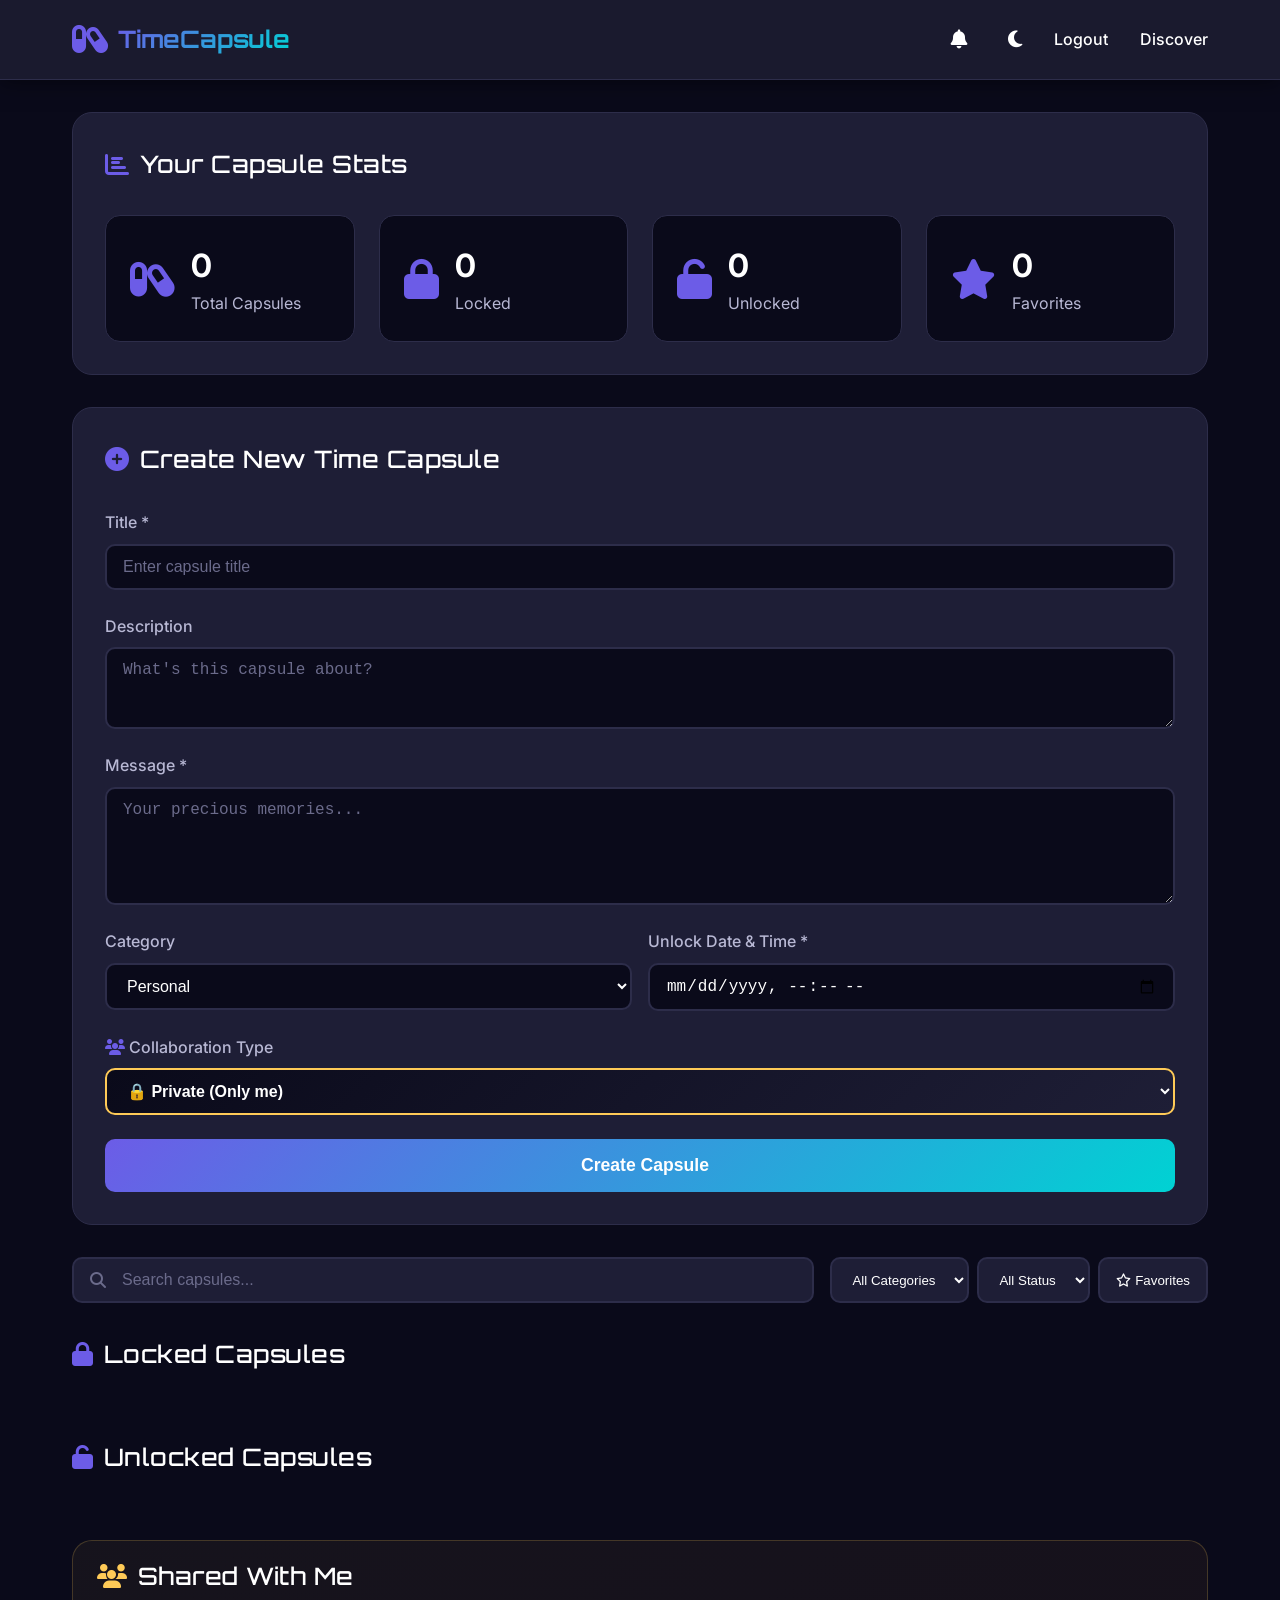
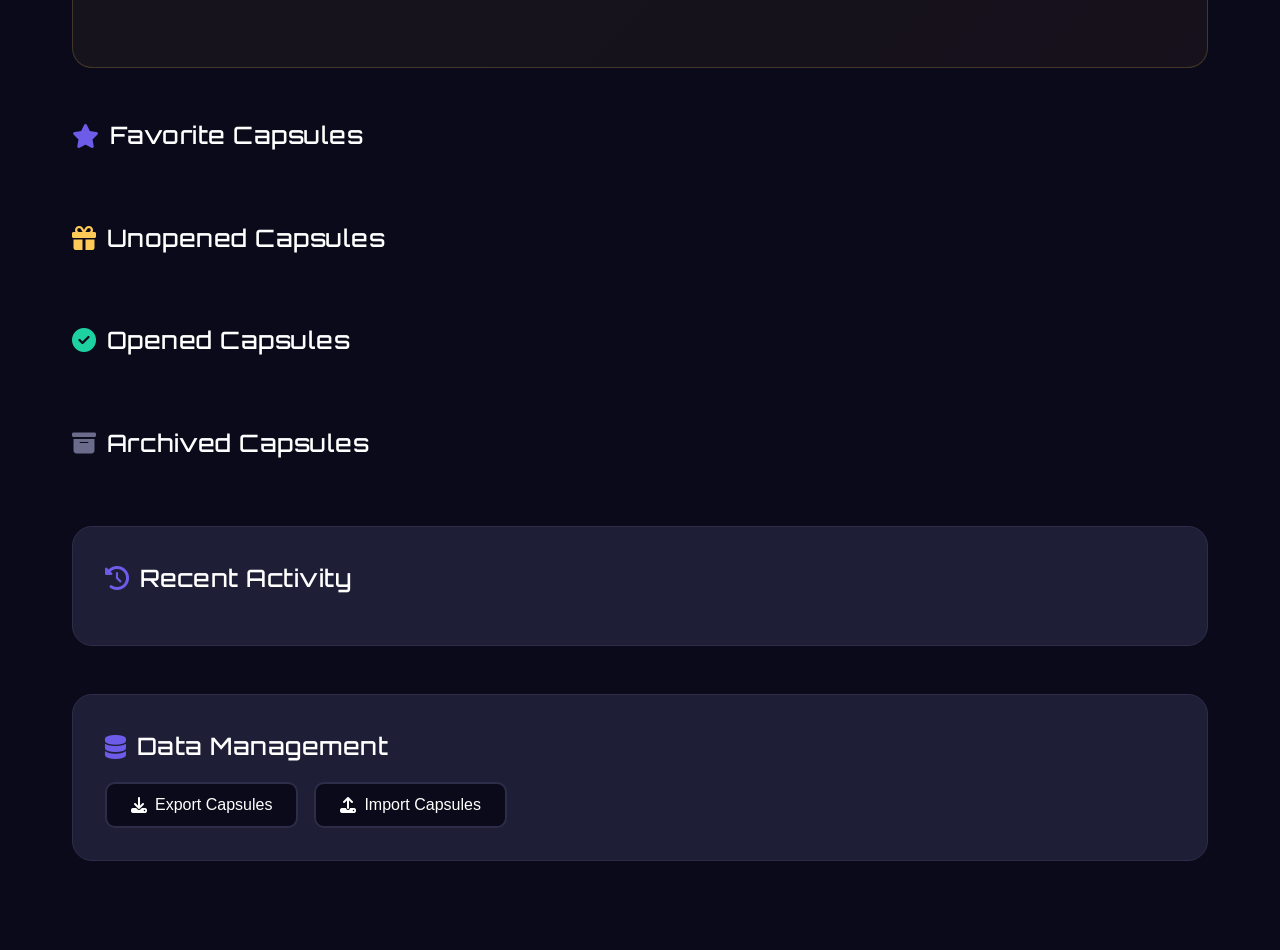
==== commit f4e286e6: "Removed light-theme and also made Admin panel, Investigate panel and Profile panel not showing up is" ====
--- a/public/Homepage.html
+++ b/public/Homepage.html
@@ -28,7 +28,7 @@
                         <i class="fas fa-moon"></i>
                     </button>
                     <a href="#" onclick="event.preventDefault(); handleLogout();" class="nav-link" id="logout">Logout</a>
-                    <a href="userbase.html" class="nav-link">Discover</a>
+                    <a href="userbase.html" onclick="event.preventDefault(); sessionStorage.setItem('fromTransition', 'true'); navigateWithMatrixTransition('userbase.html', 'DISCOVERING USERS');" class="nav-link">Discover</a>
                 </div>
             </nav>
         </header>
@@ -284,6 +284,6 @@
         <script src="../js/ui.js"></script>
         <script src="../js/app.js"></script>
         <script src="../js/userbase.js"></script>
-        <script src="../js/loading.js"></script>
+        <script src="../js/transition.js"></script>
     </body>
 </html>
--- a/css/styles.css
+++ b/css/styles.css
@@ -1,6572 +1,31 @@
-/* styles.css - Complete with Light Theme Support */
+/* main.css - Main import file for all styles */
 
-/* ==================== 1. CSS Variables ==================== */
-:root {
-    /* Dark Mode (Default) */
-    --dark-bg-primary: #0a0a1a;
-    --dark-bg-secondary: #1a1a2e;
-    --dark-bg-tertiary: #252542;
-    --dark-text-primary: #ffffff;
-    --dark-text-secondary: #b8b8d4;
-    --dark-text-muted: #6b6b8b;
-    --dark-accent-primary: #6c5ce7;
-    --dark-accent-secondary: #00d2d3;
-    --dark-accent-danger: #ff6b6b;
-    --dark-accent-success: #1dd1a1;
-    --dark-accent-warning: #feca57;
-    --dark-border: #2d2d4a;
-    --dark-card-bg: #1e1e36;
-    --dark-hover: #2a2a45;
-    --dark-shadow: rgba(0, 0, 0, 0.5);
-    --dark-glow: rgba(108, 92, 231, 0.3);
-}
-
-.light-theme {
-    /* Light Mode - Optimized for readability */
-    --dark-bg-primary: #f8faff;
-    --dark-bg-secondary: #ffffff;
-    --dark-bg-tertiary: #f0f3fd;
-    --dark-text-primary: #1e293b;
-    --dark-text-secondary: #334155;
-    --dark-text-muted: #64748b;
-    --dark-accent-primary: #6c5ce7;
-    --dark-accent-secondary: #0ba5be;
-    --dark-accent-danger: #dc2626;
-    --dark-accent-success: #059669;
-    --dark-accent-warning: #d97706;
-    --dark-border: #e2e8f0;
-    --dark-card-bg: #ffffff;
-    --dark-hover: #f1f5f9;
-    --dark-shadow: rgba(0, 0, 0, 0.08);
-    --dark-glow: rgba(108, 92, 231, 0.15);
-}
-
-/* ==================== 2. Global Styles ==================== */
-* {
-    margin: 0;
-    padding: 0;
-    box-sizing: border-box;
-    transition: background-color 0.3s ease, color 0.3s ease, border-color 0.3s ease, box-shadow 0.3s ease;
-}
-
-body {
-    font-family: 'Inter', sans-serif;
-    background: linear-gradient(135deg, var(--dark-bg-primary), var(--dark-bg-secondary));
-    color: var(--dark-text-primary);
-    min-height: 100vh;
-    line-height: 1.6;
-    overflow-x: hidden;
-}
-
-h1, h2, h3, h4, h5, h6 {
-    font-family: 'Orbitron', sans-serif;
-    font-weight: 500;
-    letter-spacing: 0.5px;
-}
-
-html {
-    scroll-behavior: smooth;
-}
-
-/* ==================== 3. Header & Navigation ==================== */
-.header {
-    background: var(--dark-bg-secondary);
-    border-bottom: 1px solid var(--dark-border);
-    position: sticky;
-    top: 0;
-    z-index: 1000;
-    backdrop-filter: blur(10px);
-    box-shadow: 0 2px 20px var(--dark-shadow);
-}
-
-.light-theme .header {
-    background: rgba(255, 255, 255, 0.9);
-    border-bottom-color: #e2e8f0;
-}
-
-.nav-container {
-    max-width: 1200px;
-    margin: 0 auto;
-    padding: 1rem 2rem;
-    display: flex;
-    justify-content: space-between;
-    align-items: center;
-}
-
-.logo {
-    display: flex;
-    align-items: center;
-    gap: 10px;
-    font-size: 1.5rem;
-    font-weight: 700;
-    font-family: 'Orbitron', sans-serif;
-}
-
-.logo i {
-    color: var(--dark-accent-primary);
-    font-size: 2rem;
-    animation: pulse 2s infinite;
-}
-
-.logo span {
-    background: linear-gradient(135deg, var(--dark-accent-primary), var(--dark-accent-secondary));
-    -webkit-background-clip: text;
-    -webkit-text-fill-color: transparent;
-    background-clip: text;
-}
-
-/* Navigation Links */
-.nav-links {
-    display: flex;
-    gap: 2rem;
-    align-items: center;
-}
-
-.nav-link {
-    color: var(--dark-text-primary);
-    text-decoration: none;
-    font-weight: 500;
-    position: relative;
-    padding: 0.5rem 0;
-    background: none !important;
-    border: none !important;
-    cursor: pointer;
-    font-size: 1rem;
-    font-family: 'Inter', sans-serif;
-}
-
-.nav-link::after {
-    content: '';
-    position: absolute;
-    bottom: 0;
-    left: 0;
-    width: 0;
-    height: 2px;
-    background: linear-gradient(135deg, var(--dark-accent-primary), var(--dark-accent-secondary));
-    transition: width 0.3s ease;
-}
-
-.nav-link:hover::after {
-    width: 100%;
-}
-
-.nav-link:hover {
-    color: var(--dark-accent-primary);
-}
-
-.nav-link.active {
-    color: var(--dark-accent-primary);
-}
-
-.nav-link.active::after {
-    width: 100%;
-}
-
-/* Theme Toggle Icon */
-#dark-mode-toggle {
-    all: unset;
-    display: flex;
-    align-items: center;
-    justify-content: center;
-    cursor: pointer;
-    position: relative;
-    color: var(--dark-text-primary);
-    font-size: 1.2rem;
-    padding: 0.5rem 0;
-    background: none !important;
-    border: none !important;
-}
-
-#dark-mode-toggle i {
-    font-size: 1.2rem;
-    transition: transform 0.3s ease;
-}
-
-#dark-mode-toggle:hover {
-    color: var(--dark-accent-primary);
-}
-
-#dark-mode-toggle:hover i {
-    transform: rotate(15deg);
-}
-
-#dark-mode-toggle::after {
-    content: '';
-    position: absolute;
-    bottom: 0;
-    left: 0;
-    width: 0;
-    height: 2px;
-    background: linear-gradient(135deg, var(--dark-accent-primary), var(--dark-accent-secondary));
-    transition: width 0.3s ease;
-}
-
-#dark-mode-toggle:hover::after {
-    width: 100%;
-}
-
-/* Theme Toggle Button (Alternative) */
-.theme-toggle {
-    background: linear-gradient(135deg, var(--dark-accent-primary), var(--dark-accent-secondary));
-    border: none;
-    color: white;
-    font-size: 1rem;
-    cursor: pointer;
-    padding: 0.7rem 1.5rem;
-    border-radius: 30px;
-    transition: all 0.3s ease;
-    display: flex;
-    align-items: center;
-    gap: 8px;
-    box-shadow: 0 4px 10px var(--dark-glow);
-    font-weight: 600;
-}
-
-.theme-toggle i {
-    font-size: 1.2rem;
-}
-
-.theme-toggle:hover {
-    transform: translateY(-2px);
-    box-shadow: 0 6px 15px var(--dark-glow);
-}
-
-.light-theme .theme-toggle {
-    background: linear-gradient(135deg, #6c5ce7, #0ba5be);
-    color: white;
-}
-
-/* Admin Button in Nav */
-.admin-btn {
-    background: linear-gradient(135deg, #feca57, #ff9f43);
-    color: var(--dark-text-primary);
-    border: none;
-    padding: 0.5rem 1.2rem;
-    border-radius: 25px;
-    font-size: 1rem;
-    cursor: pointer;
-    display: flex;
-    align-items: center;
-    gap: 8px;
-    transition: all 0.3s ease;
-    font-weight: 600;
-}
-
-.light-theme .admin-btn {
-    color: #1e293b;
-}
-
-.admin-btn:hover {
-    transform: translateY(-2px);
-    box-shadow: 0 5px 15px rgba(254, 202, 87, 0.3);
-}
-
-.admin-btn i {
-    color: white;
-}
-
-/* Notification Badge */
-.notification-badge {
-    position: relative;
-    cursor: pointer;
-    padding: 0.5rem;
-    color: var(--dark-text-primary);
-    font-size: 1.2rem;
-    transition: color 0.3s ease;
-}
-
-.notification-badge:hover {
-    color: var(--dark-accent-primary);
-}
-
-.notification-count {
-    position: absolute;
-    top: -5px;
-    right: -5px;
-    background: #ff6b6b;
-    color: white;
-    font-size: 0.7rem;
-    font-weight: bold;
-    padding: 0.2rem 0.4rem;
-    border-radius: 10px;
-    min-width: 18px;
-    text-align: center;
-    transform: translate(25%, -25%);
-}
-
-/* ==================== 4. Hero Section ==================== */
-.hero-section {
-    min-height: 90vh;
-    display: flex;
-    align-items: center;
-    justify-content: center;
-    text-align: center;
-    position: relative;
-    overflow: hidden;
-}
-
-.hero-section::before {
-    content: '';
-    position: absolute;
-    top: -50%;
-    right: -50%;
-    width: 200%;
-    height: 200%;
-    background: radial-gradient(circle, var(--dark-accent-primary) 0%, transparent 70%);
-    opacity: 0.1;
-    animation: rotate 20s linear infinite;
-}
-
-.hero-content {
-    max-width: 800px;
-    padding: 2rem;
-    z-index: 1;
-}
-
-.hero-title {
-    font-size: 4rem;
-    margin-bottom: 1.5rem;
-    line-height: 1.2;
-}
-
-.light-theme .hero-title {
-    color: #1e293b;
-}
-
-.gradient-text {
-    background: linear-gradient(135deg, var(--dark-accent-primary), var(--dark-accent-secondary));
-    -webkit-background-clip: text;
-    -webkit-text-fill-color: transparent;
-    background-clip: text;
-}
-
-.hero-description {
-    font-size: 1.25rem;
-    color: var(--dark-text-secondary);
-    margin-bottom: 2rem;
-    max-width: 600px;
-    margin-left: auto;
-    margin-right: auto;
-}
-
-.light-theme .hero-description {
-    color: #475569;
-}
-
-.cta-button {
-    display: inline-flex;
-    align-items: center;
-    gap: 10px;
-    background: linear-gradient(135deg, var(--dark-accent-primary), var(--dark-accent-secondary));
-    color: white;
-    text-decoration: none;
-    padding: 1rem 2.5rem;
-    border-radius: 50px;
-    font-weight: 600;
-    font-size: 1.1rem;
-    transition: all 0.3s ease;
-    border: none;
-    cursor: pointer;
-    position: relative;
-    overflow: hidden;
-}
-
-.cta-button::before {
-    content: '';
-    position: absolute;
-    top: 0;
-    left: -100%;
-    width: 100%;
-    height: 100%;
-    background: linear-gradient(90deg, transparent, rgba(255,255,255,0.2), transparent);
-    transition: left 0.5s ease;
-}
-
-.cta-button:hover {
-    transform: translateY(-3px);
-    box-shadow: 0 10px 30px var(--dark-glow);
-}
-
-.cta-button:hover::before {
-    left: 100%;
-}
-
-.cta-button i {
-    font-size: 1.2rem;
-    animation: shake 2s infinite;
-}
-
-/* ==================== 5. How It Works Section ==================== */
-.how-it-works {
-    padding: 6rem 2rem;
-    background: linear-gradient(135deg, var(--dark-bg-secondary), var(--dark-bg-tertiary));
-    position: relative;
-    overflow: hidden;
-}
-
-.light-theme .how-it-works {
-    background: linear-gradient(135deg, #ffffff, #f8faff);
-}
-
-.how-it-works::before {
-    content: '';
-    position: absolute;
-    top: 0;
-    left: 0;
-    right: 0;
-    bottom: 0;
-    background: radial-gradient(circle at 20% 50%, var(--dark-accent-primary) 0%, transparent 50%);
-    opacity: 0.1;
-    pointer-events: none;
-}
-
-.how-it-works .section-header {
-    margin-bottom: 5rem;
-}
-
-.how-it-works .section-title {
-    font-size: 4rem;
-    background: linear-gradient(135deg, var(--dark-accent-primary), var(--dark-accent-secondary), #ff6b6b);
-    -webkit-background-clip: text;
-    -webkit-text-fill-color: transparent;
-    background-clip: text;
-    text-shadow: 0 0 30px var(--dark-glow);
-    position: relative;
-    display: inline-block;
-    padding: 0 2rem;
-}
-
-.how-it-works .section-title::before {
-    content: '✨';
-    position: absolute;
-    left: -20px;
-    top: 50%;
-    transform: translateY(-50%);
-    font-size: 3rem;
-    animation: float 3s ease-in-out infinite;
-}
-
-.how-it-works .section-title::after {
-    content: '⏳';
-    position: absolute;
-    right: -20px;
-    top: 50%;
-    transform: translateY(-50%);
-    font-size: 3rem;
-    animation: float 3s ease-in-out infinite 1.5s;
-}
-
-.steps-container {
-    max-width: 1400px;
-    margin: 0 auto;
-    display: grid;
-    grid-template-columns: repeat(auto-fit, minmax(350px, 1fr));
-    gap: 3rem;
-    padding: 2rem;
-    position: relative;
-    z-index: 1;
-}
-
-.step {
-    background: var(--dark-card-bg);
-    padding: 3rem 2rem;
-    border-radius: 50px;
-    text-align: center;
-    position: relative;
-    transition: all 0.5s cubic-bezier(0.175, 0.885, 0.32, 1.275);
-    border: 2px solid transparent;
-    backdrop-filter: blur(10px);
-    box-shadow: 0 20px 40px var(--dark-shadow);
-    transform-style: preserve-3d;
-    perspective: 1000px;
-}
-
-.light-theme .step {
-    background: #ffffff;
-    border-color: #e2e8f0;
-    box-shadow: 0 10px 15px -3px rgba(0, 0, 0, 0.1);
-}
-
-.step:nth-child(1) {
-    background: linear-gradient(145deg, var(--dark-card-bg), #2a1b3d);
-    border-color: #ff6b6b;
-}
-
-.step:nth-child(2) {
-    background: linear-gradient(145deg, var(--dark-card-bg), #1d3b3b);
-    border-color: #00d2d3;
-}
-
-.step:nth-child(3) {
-    background: linear-gradient(145deg, var(--dark-card-bg), #2d2d4a);
-    border-color: #6c5ce7;
-}
-
-.step:nth-child(4) {
-    background: linear-gradient(145deg, var(--dark-card-bg), #3d2d2d);
-    border-color: #feca57;
-}
-
-.step:nth-child(5) {
-    background: linear-gradient(145deg, var(--dark-card-bg), #1d3d2d);
-    border-color: #1dd1a1;
-}
-
-.light-theme .step:nth-child(1) {
-    background: linear-gradient(145deg, #ffffff, #fef2f2);
-    border-color: #dc2626;
-}
-
-.light-theme .step:nth-child(2) {
-    background: linear-gradient(145deg, #ffffff, #f0f9ff);
-    border-color: #0ba5be;
-}
-
-.light-theme .step:nth-child(3) {
-    background: linear-gradient(145deg, #ffffff, #f5f3ff);
-    border-color: #6c5ce7;
-}
-
-.light-theme .step:nth-child(4) {
-    background: linear-gradient(145deg, #ffffff, #fffbeb);
-    border-color: #d97706;
-}
-
-.light-theme .step:nth-child(5) {
-    background: linear-gradient(145deg, #ffffff, #f0fdf4);
-    border-color: #059669;
-}
-
-.step:hover {
-    transform: translateY(-20px) rotateX(5deg) rotateY(5deg);
-    box-shadow: 30px 30px 60px var(--dark-shadow);
-    border-color: var(--dark-accent-primary);
-}
-
-.step-number {
-    position: absolute;
-    top: -25px;
-    left: 50%;
-    transform: translateX(-50%);
-    width: 60px;
-    height: 60px;
-    background: linear-gradient(135deg, var(--dark-accent-primary), var(--dark-accent-secondary));
-    color: white;
-    border-radius: 50%;
-    display: flex;
-    align-items: center;
-    justify-content: center;
-    font-weight: 800;
-    font-size: 2rem;
-    box-shadow: 0 10px 20px var(--dark-glow);
-    border: 3px solid white;
-    z-index: 2;
-}
-
-.light-theme .step-number {
-    border-color: #ffffff;
-}
-
-.step-icon {
-    margin: 2rem 0;
-    font-size: 5rem;
-    background: linear-gradient(135deg, var(--dark-accent-primary), var(--dark-accent-secondary));
-    -webkit-background-clip: text;
-    -webkit-text-fill-color: transparent;
-    background-clip: text;
-    filter: drop-shadow(0 0 20px var(--dark-glow));
-}
-
-.step-title {
-    font-size: 2.5rem;
-    margin-bottom: 1.5rem;
-    color: var(--dark-text-primary);
-    font-weight: 700;
-    text-transform: uppercase;
-    letter-spacing: 2px;
-}
-
-.light-theme .step-title {
-    color: #1e293b;
-}
-
-.step-description {
-    color: var(--dark-text-secondary);
-    font-size: 1.2rem;
-    line-height: 1.8;
-    max-width: 300px;
-    margin: 0 auto;
-}
-
-.light-theme .step-description {
-    color: #475569;
-}
-
-/* ==================== 6. Features Section ==================== */
-.features {
-    padding: 6rem 2rem;
-    background: linear-gradient(135deg, var(--dark-bg-primary), #1f1f3a);
-    position: relative;
-    overflow: hidden;
-}
-
-.light-theme .features {
-    background: linear-gradient(135deg, #f8faff, #ffffff);
-}
-
-.features::before {
-    content: '';
-    position: absolute;
-    bottom: 0;
-    right: 0;
-    width: 100%;
-    height: 100%;
-    background: radial-gradient(circle at 80% 80%, var(--dark-accent-secondary) 0%, transparent 50%);
-    opacity: 0.1;
-    pointer-events: none;
-}
-
-.features .section-header {
-    margin-bottom: 5rem;
-}
-
-.features .section-title {
-    font-size: 4rem;
-    background: linear-gradient(135deg, #ff6b6b, #feca57, #6c5ce7);
-    -webkit-background-clip: text;
-    -webkit-text-fill-color: transparent;
-    background-clip: text;
-    text-shadow: 0 0 30px rgba(255, 107, 107, 0.3);
-    position: relative;
-    display: inline-block;
-}
-
-.features .section-title::before {
-    content: '⚡';
-    position: absolute;
-    left: -40px;
-    top: 50%;
-    transform: translateY(-50%);
-    font-size: 3rem;
-    animation: lightning 2s infinite;
-}
-
-.features .section-title::after {
-    content: '💫';
-    position: absolute;
-    right: -40px;
-    top: 50%;
-    transform: translateY(-50%);
-    font-size: 3rem;
-    animation: spin 4s linear infinite;
-}
-
-.features .section-subtitle {
-    font-size: 1.8rem;
-    color: var(--dark-accent-warning);
-    margin-top: 1rem;
-    font-family: 'Orbitron', sans-serif;
-    text-transform: uppercase;
-    letter-spacing: 3px;
-}
-
-.light-theme .features .section-subtitle {
-    color: #d97706;
-}
-
-.features-grid {
-    max-width: 1400px;
-    margin: 0 auto;
-    display: grid;
-    grid-template-columns: repeat(auto-fit, minmax(400px, 1fr));
-    gap: 2.5rem;
-    padding: 2rem;
-    position: relative;
-    z-index: 1;
-}
-
-.feature-card {
-    background: rgba(30, 30, 54, 0.7);
-    backdrop-filter: blur(10px);
-    padding: 3rem;
-    border-radius: 40px;
-    transition: all 0.5s cubic-bezier(0.175, 0.885, 0.32, 1.275);
-    border: 2px solid transparent;
-    position: relative;
-    overflow: hidden;
-    box-shadow: 0 20px 40px var(--dark-shadow);
-}
-
-.light-theme .feature-card {
-    background: #ffffff;
-    border-color: #e2e8f0;
-    box-shadow: 0 10px 15px -3px rgba(0, 0, 0, 0.1);
-}
-
-.feature-card::before {
-    content: '';
-    position: absolute;
-    top: -50%;
-    left: -50%;
-    width: 200%;
-    height: 200%;
-    background: radial-gradient(circle, var(--dark-accent-primary) 0%, transparent 70%);
-    opacity: 0;
-    transition: opacity 0.5s ease;
-    pointer-events: none;
-}
-
-.feature-card:hover::before {
-    opacity: 0.15;
-}
-
-.feature-card:hover {
-    transform: translateY(-15px) scale(1.02);
-    box-shadow: 0 30px 60px var(--dark-shadow);
-    border-color: var(--dark-accent-primary);
-}
-
-.feature-card:nth-child(odd) {
-    border-radius: 60px 20px 60px 20px;
-}
-
-.feature-card:nth-child(even) {
-    border-radius: 20px 60px 20px 60px;
-}
-
-.feature-card:nth-child(3n) {
-    background: linear-gradient(145deg, #1e1e36, #2d1f3a);
-}
-
-.feature-card:nth-child(3n+1) {
-    background: linear-gradient(145deg, #1e1e36, #1f3a3a);
-}
-
-.feature-card:nth-child(3n+2) {
-    background: linear-gradient(145deg, #1e1e36, #3a1f3a);
-}
-
-.light-theme .feature-card:nth-child(3n) {
-    background: linear-gradient(145deg, #ffffff, #faf5ff);
-}
-
-.light-theme .feature-card:nth-child(3n+1) {
-    background: linear-gradient(145deg, #ffffff, #f0f9ff);
-}
-
-.light-theme .feature-card:nth-child(3n+2) {
-    background: linear-gradient(145deg, #ffffff, #fdf2f8);
-}
-
-.feature-icon {
-    font-size: 4rem;
-    margin-bottom: 2rem;
-    background: linear-gradient(135deg, var(--dark-accent-primary), var(--dark-accent-secondary), #ff6b6b);
-    -webkit-background-clip: text;
-    -webkit-text-fill-color: transparent;
-    background-clip: text;
-    filter: drop-shadow(0 0 30px rgba(108, 92, 231, 0.5));
-    transform-origin: center;
-    transition: transform 0.3s ease;
-}
-
-.feature-card:hover .feature-icon {
-    transform: scale(1.1) rotate(5deg);
-}
-
-.feature-title {
-    font-size: 2.2rem;
-    margin-bottom: 1.5rem;
-    color: var(--dark-text-primary);
-    font-weight: 700;
-    letter-spacing: 1px;
-    position: relative;
-    display: inline-block;
-}
-
-.light-theme .feature-title {
-    color: #1e293b;
-}
-
-.feature-title::after {
-    content: '';
-    position: absolute;
-    bottom: -10px;
-    left: 0;
-    width: 60px;
-    height: 4px;
-    background: linear-gradient(135deg, var(--dark-accent-primary), var(--dark-accent-secondary));
-    border-radius: 2px;
-    transition: width 0.3s ease;
-}
-
-.feature-card:hover .feature-title::after {
-    width: 100%;
-}
-
-.feature-description {
-    color: var(--dark-text-secondary);
-    font-size: 1.2rem;
-    line-height: 1.8;
-    margin-bottom: 2rem;
-}
-
-.light-theme .feature-description {
-    color: #475569;
-}
-
-.feature-highlight {
-    display: inline-block;
-    background: linear-gradient(135deg, var(--dark-accent-primary), var(--dark-accent-secondary));
-    color: white;
-    padding: 0.5rem 1.5rem;
-    border-radius: 30px;
-    font-size: 1.1rem;
-    font-weight: 600;
-    margin-top: 1rem;
-    box-shadow: 0 5px 15px var(--dark-glow);
-}
-
-.feature-card p {
-    margin-bottom: 1rem;
-    position: relative;
-    padding-left: 1.5rem;
-}
-
-.feature-card p::before {
-    content: '→';
-    position: absolute;
-    left: 0;
-    color: var(--dark-accent-primary);
-    font-weight: bold;
-}
-
-.feature-card:has(.fa-clock) { border-color: #ff6b6b; }
-.feature-card:has(.fa-user-shield) { border-color: #00d2d3; }
-.feature-card:has(.fa-lock) { border-color: #6c5ce7; }
-.feature-card:has(.fa-grin-squint-tears) { border-color: #feca57; }
-.feature-card:has(.fa-cloud) { border-color: #1dd1a1; }
-.feature-card:has(.fa-history) { border-color: #ff9f43; }
-.feature-card:has(.fa-star) { border-color: #f368e0; }
-.feature-card:has(.fa-chart-bar) { border-color: #10ac84; }
-
-/* ==================== 7. Auth Pages ==================== */
-.auth-page {
-    background: linear-gradient(135deg, var(--dark-bg-primary), var(--dark-bg-secondary));
-    min-height: 100vh;
-}
-
-.light-theme .auth-page {
-    background: linear-gradient(135deg, #f8faff, #ffffff);
-}
-
-.auth-main {
-    display: flex;
-    align-items: center;
-    justify-content: center;
-    min-height: calc(100vh - 80px);
-    padding: 2rem;
-}
-
-.auth-container {
-    max-width: 450px;
-    width: 100%;
-}
-
-.auth-container fieldset {
-    border: none;
-    background: var(--dark-card-bg);
-    padding: 3rem;
-    border-radius: 30px;
-    box-shadow: 0 20px 40px var(--dark-shadow);
-    border: 1px solid var(--dark-border);
-    backdrop-filter: blur(10px);
-}
-
-.light-theme .auth-container fieldset {
-    background: #ffffff;
-    border-color: #e2e8f0;
-    box-shadow: 0 20px 25px -5px rgba(0, 0, 0, 0.1);
-}
-
-.auth-container h3 {
-    font-size: 2rem;
-    margin-bottom: 2rem;
-    text-align: center;
-    background: linear-gradient(135deg, var(--dark-accent-primary), var(--dark-accent-secondary));
-    -webkit-background-clip: text;
-    -webkit-text-fill-color: transparent;
-    background-clip: text;
-}
-
-.light-theme .auth-container h3 {
-    color: #6c5ce7;
-    background: none;
-    -webkit-text-fill-color: #6c5ce7;
-}
-
-.auth-container form {
-    display: flex;
-    flex-direction: column;
-    gap: 1rem;
-}
-
-.auth-container label {
-    font-weight: 500;
-    color: var(--dark-text-secondary);
-    font-size: 0.95rem;
-}
-
-.light-theme .auth-container label {
-    color: #475569;
-}
-
-.auth-container input {
-    padding: 1rem;
-    border: 2px solid var(--dark-border);
-    border-radius: 12px;
-    background: var(--dark-bg-primary);
-    color: var(--dark-text-primary);
-    font-size: 1rem;
-    transition: all 0.3s ease;
-}
-
-.light-theme .auth-container input {
-    background: #f8faff;
-    border-color: #e2e8f0;
-    color: #1e293b;
-}
-
-.auth-container input:focus {
-    outline: none;
-    border-color: var(--dark-accent-primary);
-    box-shadow: 0 0 0 4px var(--dark-glow);
-}
-
-.light-theme .auth-container input:focus {
-    box-shadow: 0 0 0 4px rgba(108, 92, 231, 0.15);
-}
-
-.auth-container input::placeholder {
-    color: var(--dark-text-muted);
-}
-
-.light-theme .auth-container input::placeholder {
-    color: #94a3b8;
-}
-
-.auth-container button {
-    padding: 1rem;
-    background: linear-gradient(135deg, var(--dark-accent-primary), var(--dark-accent-secondary));
-    color: white;
-    border: none;
-    border-radius: 12px;
-    font-size: 1.1rem;
-    font-weight: 600;
-    cursor: pointer;
-    transition: all 0.3s ease;
-    margin-top: 1rem;
-}
-
-.auth-container button:hover {
-    transform: translateY(-2px);
-    box-shadow: 0 10px 20px var(--dark-glow);
-}
-
-button:disabled {
-    opacity: 0.5;
-    cursor: not-allowed;
-    pointer-events: none;
-}
-
-.auth-links {
-    display: flex;
-    justify-content: center;
-    align-items: center;
-    gap: 10px;
-    margin-top: 1rem;
-    color: var(--dark-text-secondary);
-}
-
-.light-theme .auth-links {
-    color: #64748b;
-}
-
-.auth-links a {
-    color: var(--dark-accent-primary);
-    text-decoration: none;
-    font-weight: 600;
-    transition: color 0.3s ease;
-}
-
-.auth-links a:hover {
-    color: var(--dark-accent-secondary);
-    text-decoration: underline;
-}
-
-#error {
-    color: var(--dark-accent-danger);
-    font-size: 0.9rem;
-    text-align: center;
-    min-height: 20px;
-}
-
-/* Checkbox container */
-.checkbox-container {
-    display: flex;
-    align-items: center;
-    gap: 8px;
-    margin: 15px 0;
-    padding: 10px;
-    background: var(--dark-bg-primary);
-    border-radius: 8px;
-    border: 1px solid var(--dark-border);
-}
-
-.checkbox-container input[type="checkbox"] {
-    width: 18px;
-    height: 18px;
-    cursor: pointer;
-    accent-color: var(--dark-accent-primary);
-}
-
-.checkbox-container label {
-    cursor: pointer;
-    user-select: none;
-}
-
-/* ==================== 8. Homepage/Dashboard ==================== */
-.homepage {
-    background: var(--dark-bg-primary);
-}
-
-.homepage-main {
-    max-width: 1200px;
-    margin: 0 auto;
-    padding: 2rem;
-}
-
-/* Stats Dashboard */
-.stats-dashboard {
-    background: var(--dark-card-bg);
-    padding: 2rem;
-    border-radius: 20px;
-    margin-bottom: 2rem;
-    border: 1px solid var(--dark-border);
-}
-
-.light-theme .stats-dashboard {
-    background: #ffffff;
-    border-color: #e2e8f0;
-}
-
-.stats-dashboard h2 {
-    display: flex;
-    align-items: center;
-    gap: 10px;
-    margin-bottom: 2rem;
-    color: var(--dark-text-primary);
-}
-
-.light-theme .stats-dashboard h2 {
-    color: #1e293b;
-}
-
-.stats-dashboard h2 i {
-    color: var(--dark-accent-primary);
-}
-
-.stats-grid {
-    display: grid;
-    grid-template-columns: repeat(auto-fit, minmax(200px, 1fr));
-    gap: 1.5rem;
-}
-
-.stat-card {
-    background: var(--dark-bg-primary);
-    padding: 1.5rem;
-    border-radius: 15px;
-    display: flex;
-    align-items: center;
-    gap: 1rem;
-    border: 1px solid var(--dark-border);
-    transition: all 0.3s ease;
-}
-
-.light-theme .stat-card {
-    background: #f8faff;
-    border-color: #e2e8f0;
-}
-
-.stat-card:hover {
-    transform: translateY(-5px);
-    border-color: var(--dark-accent-primary);
-    box-shadow: 0 10px 20px var(--dark-shadow);
-}
-
-.stat-card i {
-    font-size: 2.5rem;
-    color: var(--dark-accent-primary);
-}
-
-.stat-info {
-    display: flex;
-    flex-direction: column;
-}
-
-.stat-value {
-    font-size: 2rem;
-    font-weight: 700;
-    color: var(--dark-text-primary);
-}
-
-.light-theme .stat-value {
-    color: #1e293b;
-}
-
-.stat-label {
-    color: var(--dark-text-secondary);
-    font-size: 0.9rem;
-}
-
-.light-theme .stat-label {
-    color: #64748b;
-}
-
-/* Create Capsule Form */
-.create-capsule {
-    background: var(--dark-card-bg);
-    padding: 2rem;
-    border-radius: 20px;
-    margin-bottom: 2rem;
-    border: 1px solid var(--dark-border);
-}
-
-.light-theme .create-capsule {
-    background: #ffffff;
-    border-color: #e2e8f0;
-}
-
-.create-capsule h2 {
-    display: flex;
-    align-items: center;
-    gap: 10px;
-    margin-bottom: 2rem;
-    color: var(--dark-text-primary);
-}
-
-.light-theme .create-capsule h2 {
-    color: #1e293b;
-}
-
-.create-capsule h2 i {
-    color: var(--dark-accent-primary);
-}
-
-#capsule-form {
-    display: flex;
-    flex-direction: column;
-    gap: 1.5rem;
-}
-
-.form-group {
-    display: flex;
-    flex-direction: column;
-    gap: 0.5rem;
-}
-
-.form-group label {
-    font-weight: 500;
-    color: var(--dark-text-secondary);
-}
-
-.light-theme .form-group label {
-    color: #475569;
-}
-
-.form-group input,
-.form-group textarea,
-.form-group select {
-    padding: 0.75rem 1rem;
-    border: 2px solid var(--dark-border);
-    border-radius: 10px;
-    background: var(--dark-bg-primary);
-    color: var(--dark-text-primary);
-    font-size: 1rem;
-    transition: all 0.3s ease;
-}
-
-.light-theme .form-group input,
-.light-theme .form-group textarea,
-.light-theme .form-group select {
-    background: #ffffff;
-    border-color: #e2e8f0;
-    color: #1e293b;
-}
-
-.form-group input:focus,
-.form-group textarea:focus,
-.form-group select:focus {
-    outline: none;
-    border-color: var(--dark-accent-primary);
-    box-shadow: 0 0 0 4px var(--dark-glow);
-}
-
-.light-theme .form-group input:focus,
-.light-theme .form-group textarea:focus,
-.light-theme .form-group select:focus {
-    box-shadow: 0 0 0 4px rgba(108, 92, 231, 0.15);
-}
-
-.form-group input::placeholder,
-.form-group textarea::placeholder {
-    color: var(--dark-text-muted);
-}
-
-.light-theme .form-group input::placeholder,
-.light-theme .form-group textarea::placeholder {
-    color: #94a3b8;
-}
-
-.form-row {
-    display: grid;
-    grid-template-columns: 1fr 1fr;
-    gap: 1rem;
-}
-
-.btn-primary {
-    padding: 1rem;
-    background: linear-gradient(135deg, var(--dark-accent-primary), var(--dark-accent-secondary));
-    color: white;
-    border: none;
-    border-radius: 10px;
-    font-size: 1.1rem;
-    font-weight: 600;
-    cursor: pointer;
-    transition: all 0.3s ease;
-    display: flex;
-    align-items: center;
-    justify-content: center;
-    gap: 10px;
-}
-
-.btn-primary:hover {
-    transform: translateY(-2px);
-    box-shadow: 0 10px 20px var(--dark-glow);
-}
-
-.btn-secondary {
-    padding: 0.75rem 1.5rem;
-    background: var(--dark-bg-primary);
-    border: 2px solid var(--dark-border);
-    border-radius: 10px;
-    color: var(--dark-text-primary);
-    font-size: 1rem;
-    cursor: pointer;
-    transition: all 0.3s ease;
-    display: flex;
-    align-items: center;
-    gap: 8px;
-}
-
-.light-theme .btn-secondary {
-    background: #f1f5f9;
-    border-color: #e2e8f0;
-    color: #334155;
-}
-
-.btn-secondary:hover {
-    border-color: var(--dark-accent-primary);
-    background: var(--dark-hover);
-    transform: translateY(-2px);
-}
-
-.light-theme .btn-secondary:hover {
-    background: #e2e8f0;
-    border-color: #cbd5e1;
-}
-
-/* Search and Filter */
-.search-filter {
-    display: flex;
-    gap: 1rem;
-    margin-bottom: 2rem;
-    flex-wrap: wrap;
-}
-
-.search-bar {
-    flex: 1;
-    display: flex;
-    align-items: center;
-    background: var(--dark-card-bg);
-    border: 2px solid var(--dark-border);
-    border-radius: 10px;
-    padding: 0 1rem;
-}
-
-.light-theme .search-bar {
-    background: #ffffff;
-    border-color: #e2e8f0;
-}
-
-.search-bar i {
-    color: var(--dark-text-muted);
-}
-
-.light-theme .search-bar i {
-    color: #94a3b8;
-}
-
-.search-bar input {
-    flex: 1;
-    padding: 0.75rem 1rem;
-    border: none;
-    background: transparent;
-    color: var(--dark-text-primary);
-    font-size: 1rem;
-}
-
-.light-theme .search-bar input {
-    color: #1e293b;
-}
-
-.search-bar input:focus {
-    outline: none;
-}
-
-.search-bar input::placeholder {
-    color: var(--dark-text-muted);
-}
-
-.light-theme .search-bar input::placeholder {
-    color: #94a3b8;
-}
-
-.filter-options {
-    display: flex;
-    gap: 0.5rem;
-    flex-wrap: wrap;
-}
-
-.filter-options select,
-.filter-btn {
-    padding: 0.75rem 1rem;
-    border: 2px solid var(--dark-border);
-    border-radius: 10px;
-    background: var(--dark-card-bg);
-    color: var(--dark-text-primary);
-    cursor: pointer;
-    transition: all 0.3s ease;
-}
-
-.light-theme .filter-options select,
-.light-theme .filter-btn {
-    background: #ffffff;
-    border-color: #e2e8f0;
-    color: #1e293b;
-}
-
-.filter-options select:hover,
-.filter-btn:hover {
-    border-color: var(--dark-accent-primary);
-}
-
-.filter-btn.active {
-    background: var(--dark-accent-primary);
-    color: white;
-    border-color: var(--dark-accent-primary);
-}
-
-/* Capsule Grid */
-.capsule-grid {
-    display: grid;
-    grid-template-columns: repeat(auto-fill, minmax(300px, 1fr));
-    gap: 1.5rem;
-    margin-top: 1rem;
-    margin-bottom: 2rem;
-}
-
-/* Sections */
-.capsules,
-.opened,
-.favorites,
-.activity-log,
-.data-management,
-.archived,
-.unopened-section,
-.opened-section {
-    margin-bottom: 3rem;
-}
-
-.capsules h2,
-.opened h2,
-.favorites h2,
-.activity-log h2,
-.data-management h2,
-.archived h2,
-.unopened-section h2,
-.opened-section h2 {
-    display: flex;
-    align-items: center;
-    gap: 10px;
-    margin-bottom: 1rem;
-    color: var(--dark-text-primary);
-    font-size: 1.5rem;
-}
-
-.light-theme .capsules h2,
-.light-theme .opened h2,
-.light-theme .favorites h2,
-.light-theme .activity-log h2,
-.light-theme .data-management h2,
-.light-theme .archived h2,
-.light-theme .unopened-section h2,
-.light-theme .opened-section h2 {
-    color: #1e293b;
-}
-
-.capsules h2 i,
-.opened h2 i,
-.favorites h2 i,
-.activity-log h2 i,
-.data-management h2 i,
-.archived h2 i,
-.unopened-section h2 i,
-.opened-section h2 i {
-    color: var(--dark-accent-primary);
-}
-
-.unopened-section h2 i { color: #feca57; }
-.opened-section h2 i { color: #1dd1a1; }
-.archived h2 i { color: #6b6b8b; }
-.light-theme .archived h2 i { color: #94a3b8; }
-
-/* Activity Log */
-.activity-log {
-    background: var(--dark-card-bg);
-    padding: 2rem;
-    border-radius: 20px;
-    border: 1px solid var(--dark-border);
-}
-
-.light-theme .activity-log {
-    background: #ffffff;
-    border-color: #e2e8f0;
-}
-
-.activity-list {
-    max-height: 400px;
-    overflow-y: auto;
-    padding-right: 10px;
-}
-
-.activity-list::-webkit-scrollbar {
-    width: 8px;
-}
-
-.activity-list::-webkit-scrollbar-track {
-    background: var(--dark-bg-primary);
-    border-radius: 10px;
-}
-
-.light-theme .activity-list::-webkit-scrollbar-track {
-    background: #f1f5f9;
-}
-
-.activity-list::-webkit-scrollbar-thumb {
-    background: var(--dark-accent-primary);
-    border-radius: 10px;
-}
-
-.light-theme .activity-list::-webkit-scrollbar-thumb {
-    background: #94a3b8;
-}
-
-.activity-list::-webkit-scrollbar-thumb:hover {
-    background: var(--dark-accent-secondary);
-}
-
-.light-theme .activity-list::-webkit-scrollbar-thumb:hover {
-    background: #64748b;
-}
-
-/* Data Management */
-.data-management {
-    background: var(--dark-card-bg);
-    padding: 2rem;
-    border-radius: 20px;
-    border: 1px solid var(--dark-border);
-}
-
-.light-theme .data-management {
-    background: #ffffff;
-    border-color: #e2e8f0;
-}
-
-.data-buttons {
-    display: flex;
-    gap: 1rem;
-    flex-wrap: wrap;
-}
-
-/* Archive Section */
-.archive-controls {
-    display: flex;
-    gap: 10px;
-    margin-bottom: 15px;
-}
-
-.unarchive-btn {
-    padding: 5px 10px;
-    background: var(--dark-accent-primary);
-    color: white;
-    border: none;
-    border-radius: 5px;
-    cursor: pointer;
-    font-size: 12px;
-    transition: all 0.3s ease;
-}
-
-.unarchive-btn:hover {
-    transform: scale(1.05);
-    background: var(--dark-accent-secondary);
-}
-
-.empty-archive {
-    color: #6b6b8b;
-    text-align: center;
-    padding: 40px;
-    font-style: italic;
-}
-
-.light-theme .empty-archive {
-    color: #94a3b8;
-}
-
-/* ==================== 9. Capsule Cards ==================== */
-.capsule-card {
-    background: var(--dark-card-bg);
-    border-radius: 15px;
-    padding: 20px;
-    border: 1px solid var(--dark-border);
-    transition: all 0.3s ease;
-    position: relative;
-    overflow: hidden;
-}
-
-.light-theme .capsule-card {
-    background: #ffffff;
-    border-color: #e2e8f0;
-    box-shadow: 0 4px 6px -1px rgba(0, 0, 0, 0.1);
-}
-
-.capsule-card:hover {
-    transform: translateY(-5px);
-    box-shadow: 0 15px 30px var(--dark-shadow);
-    border-color: var(--dark-accent-primary);
-}
-
-.capsule-card::before {
-    content: '';
-    position: absolute;
-    top: 0;
-    left: 0;
-    right: 0;
-    height: 4px;
-    background: linear-gradient(135deg, var(--dark-accent-primary), var(--dark-accent-secondary));
-}
-
-.capsule-card.favorite {
-    border-color: var(--dark-accent-warning);
-}
-
-.light-theme .capsule-card.favorite {
-    border-color: #d97706;
-}
-
-.capsule-card.pinned {
-    border-color: var(--dark-accent-primary);
-}
-
-.capsule-card.pinned::before {
-    background: linear-gradient(135deg, var(--dark-accent-warning), #ff9f43);
-}
-
-/* Category badge */
-.capsule-category {
-    display: inline-block;
-    background: var(--dark-accent-primary);
-    color: white;
-    padding: 5px 12px;
-    border-radius: 20px;
-    font-size: 12px;
-    font-weight: 600;
-    text-transform: capitalize;
-    letter-spacing: 0.5px;
-}
-
-/* Title */
-.capsule-title {
-    color: var(--dark-text-primary);
-    margin-bottom: 10px;
-    font-size: 1.3rem;
-    font-weight: 600;
-}
-
-.light-theme .capsule-title {
-    color: #1e293b;
-}
-
-/* Description */
-.capsule-description {
-    color: var(--dark-text-secondary);
-    font-size: 14px;
-    margin-bottom: 15px;
-    line-height: 1.5;
-}
-
-.light-theme .capsule-description {
-    color: #475569;
-}
-
-/* Tags */
-.capsule-tags {
-    display: flex;
-    flex-wrap: wrap;
-    gap: 5px;
-    margin-bottom: 15px;
-}
-
-.capsule-tag {
-    background: rgba(108, 92, 231, 0.2);
-    color: var(--dark-text-secondary);
-    padding: 3px 10px;
-    border-radius: 15px;
-    font-size: 11px;
-    cursor: pointer;
-    border: 1px solid var(--dark-border);
-    transition: all 0.3s ease;
-}
-
-.light-theme .capsule-tag {
-    background: #f1f5f9;
-    color: #334155;
-    border-color: #e2e8f0;
-}
-
-.capsule-tag:hover {
-    background: var(--dark-accent-primary);
-    color: white;
-    border-color: var(--dark-accent-primary);
-}
-
-/* Meta info */
-.capsule-meta {
-    color: var(--dark-text-muted);
-    font-size: 13px;
-    margin-bottom: 8px;
-    display: flex;
-    align-items: center;
-    gap: 5px;
-}
-
-.light-theme .capsule-meta {
-    color: #64748b;
-}
-
-.capsule-meta i {
-    color: var(--dark-accent-primary);
-    font-size: 12px;
-}
-
-/* Progress bar */
-.capsule-progress {
-    width: 100%;
-    height: 6px;
-    background: var(--dark-border);
-    border-radius: 3px;
-    margin: 15px 0;
-    overflow: hidden;
-}
-
-.light-theme .capsule-progress {
-    background: #e2e8f0;
-}
-
-.capsule-progress-fill {
-    height: 100%;
-    background: linear-gradient(135deg, var(--dark-accent-primary), var(--dark-accent-secondary));
-    border-radius: 3px;
-    transition: width 0.3s ease;
-}
-
-/* Countdown timer */
-.capsule-countdown {
-    color: var(--dark-accent-warning);
-    font-size: 14px;
-    margin-bottom: 15px;
-    display: flex;
-    align-items: center;
-    gap: 8px;
-    background: rgba(254, 202, 87, 0.1);
-    padding: 8px 12px;
-    border-radius: 8px;
-}
-
-.light-theme .capsule-countdown {
-    color: #d97706;
-    background: rgba(217, 119, 6, 0.1);
-}
-
-.capsule-countdown i {
-    color: var(--dark-accent-warning);
-}
-
-.light-theme .capsule-countdown i {
-    color: #d97706;
-}
-
-.capsule-countdown .time-value {
-    font-family: 'Orbitron', monospace;
-    font-weight: 500;
-}
-
-/* Action buttons */
-.capsule-actions {
-    display: flex;
-    gap: 10px;
-}
-
-.capsule-btn-primary {
-    flex: 1;
-    padding: 12px;
-    background: linear-gradient(135deg, var(--dark-accent-primary), var(--dark-accent-secondary));
-    color: white;
-    border: none;
-    border-radius: 8px;
-    cursor: pointer;
-    font-size: 14px;
-    font-weight: 600;
-    display: flex;
-    align-items: center;
-    justify-content: center;
-    gap: 8px;
-    transition: all 0.3s ease;
-}
-
-.capsule-btn-primary:hover {
-    transform: translateY(-2px);
-    box-shadow: 0 5px 15px var(--dark-glow);
-}
-
-.capsule-btn-secondary {
-    padding: 12px;
-    background: var(--dark-text-muted);
-    color: white;
-    border: none;
-    border-radius: 8px;
-    cursor: pointer;
-    width: 45px;
-    display: flex;
-    align-items: center;
-    justify-content: center;
-    transition: all 0.3s ease;
-}
-
-.light-theme .capsule-btn-secondary {
-    background: #94a3b8;
-}
-
-.capsule-btn-secondary:hover {
-    transform: translateY(-2px);
-    filter: brightness(1.1);
-}
-
-.capsule-btn-read {
-    flex: 1;
-    padding: 12px;
-    background: var(--dark-accent-success);
-    color: white;
-    border: none;
-    border-radius: 8px;
-    cursor: pointer;
-    font-size: 14px;
-    font-weight: 600;
-    display: flex;
-    align-items: center;
-    justify-content: center;
-    gap: 8px;
-    transition: all 0.3s ease;
-}
-
-.light-theme .capsule-btn-read {
-    background: #059669;
-}
-
-.capsule-btn-read:hover {
-    transform: translateY(-2px);
-    filter: brightness(1.1);
-}
-
-/* Icon buttons */
-.capsule-icon-btn {
-    background: none;
-    border: none;
-    color: var(--dark-text-muted);
-    font-size: 18px;
-    cursor: pointer;
-    padding: 0;
-    transition: color 0.3s ease;
-}
-
-.light-theme .capsule-icon-btn {
-    color: #94a3b8;
-}
-
-.capsule-icon-btn:hover {
-    color: var(--dark-accent-primary);
-}
-
-.capsule-icon-btn.active {
-    color: var(--dark-accent-warning);
-}
-
-.capsule-icon-btn.pinned {
-    color: var(--dark-accent-primary);
-}
-
-/* Status badges */
-.capsule-status-container {
-    display: flex;
-    gap: 10px;
-    align-items: center;
-    margin-bottom: 15px;
-}
-
-.capsule-badge {
-    padding: 4px 12px;
-    border-radius: 20px;
-    font-size: 12px;
-    font-weight: 600;
-    display: inline-flex;
-    align-items: center;
-    gap: 5px;
-}
-
-.capsule-badge.opened {
-    background: var(--dark-accent-success);
-    color: white;
-}
-
-.light-theme .capsule-badge.opened {
-    background: #059669;
-}
-
-.capsule-badge.new {
-    background: var(--dark-accent-warning);
-    color: white;
-}
-
-.light-theme .capsule-badge.new {
-    background: #d97706;
-}
-
-/* Warning message */
-.capsule-warning {
-    margin-top: 12px;
-    font-size: 12px;
-    color: var(--dark-accent-danger);
-    display: flex;
-    align-items: center;
-    gap: 5px;
-    background: rgba(255, 107, 107, 0.1);
-    padding: 6px 10px;
-    border-radius: 6px;
-}
-
-.light-theme .capsule-warning {
-    color: #dc2626;
-    background: rgba(220, 38, 38, 0.1);
-}
-
-/* Owner actions */
-.capsule-owner-actions {
-    display: flex;
-    gap: 10px;
-    margin-top: 15px;
-    border-top: 1px solid var(--dark-border);
-    padding-top: 15px;
-}
-
-.light-theme .capsule-owner-actions {
-    border-top-color: #e2e8f0;
-}
-
-.capsule-edit-btn {
-    flex: 1;
-    padding: 8px;
-    background: linear-gradient(135deg, #feca57, #ff9f43);
-    color: white;
-    border: none;
-    border-radius: 8px;
-    cursor: pointer;
-    font-size: 14px;
-    font-weight: 600;
-    display: flex;
-    align-items: center;
-    justify-content: center;
-    gap: 8px;
-    transition: all 0.3s ease;
-}
-
-.light-theme .capsule-edit-btn {
-    background: linear-gradient(135deg, #d97706, #b45309);
-}
-
-.capsule-edit-btn:hover {
-    transform: translateY(-2px);
-    box-shadow: 0 5px 15px rgba(254, 202, 87, 0.3);
-}
-
-.capsule-delete-btn {
-    flex: 1;
-    padding: 8px;
-    background: linear-gradient(135deg, #ff6b6b, #c92a2a);
-    color: white;
-    border: none;
-    border-radius: 8px;
-    cursor: pointer;
-    font-size: 14px;
-    font-weight: 600;
-    display: flex;
-    align-items: center;
-    justify-content: center;
-    gap: 8px;
-    transition: all 0.3s ease;
-}
-
-.light-theme .capsule-delete-btn {
-    background: linear-gradient(135deg, #dc2626, #b91c1c);
-}
-
-.capsule-delete-btn:hover {
-    transform: translateY(-2px);
-    box-shadow: 0 5px 15px rgba(255, 107, 107, 0.3);
-}
-
-/* Edit limit indicator */
-.edit-limit-container {
-    display: flex;
-    justify-content: space-between;
-    align-items: center;
-    margin-bottom: 10px;
-    padding: 8px;
-    background: var(--dark-bg-primary);
-    border-radius: 8px;
-    font-size: 0.85rem;
-}
-
-.light-theme .edit-limit-container {
-    background: #f8faff;
-}
-
-.edit-dots {
-    display: flex;
-    gap: 5px;
-    align-items: center;
-}
-
-.edit-dot {
-    width: 24px;
-    height: 24px;
-    border-radius: 50%;
-    display: flex;
-    align-items: center;
-    justify-content: center;
-    font-size: 0.8rem;
-    font-weight: bold;
-    transition: all 0.3s ease;
-}
-
-.edit-dot.used {
-    background: #feca57;
-    color: white;
-}
-
-.edit-dot.used.warning {
-    background: #ff6b6b;
-}
-
-.edit-dot.available {
-    background: var(--dark-border);
-    color: var(--dark-text-muted);
-}
-
-.light-theme .edit-dot.available {
-    background: #e2e8f0;
-    color: #64748b;
-}
-
-.edit-locked-message {
-    margin-top: 8px;
-    font-size: 0.8rem;
-    color: #ff6b6b;
-    display: flex;
-    align-items: center;
-    gap: 5px;
-}
-
-.edit-button:disabled {
-    opacity: 0.5;
-    cursor: not-allowed;
-}
-
-/* Countdown */
-.countdown {
-    font-family: 'Orbitron', sans-serif;
-    color: var(--dark-accent-warning);
-    font-weight: 500;
-}
-
-/* ==================== 10. Modal Styles ==================== */
-.modal {
-    display: none;
-    position: fixed;
-    z-index: 2000;
-    left: 0;
-    top: 0;
-    width: 100%;
-    height: 100%;
-    background-color: rgba(0, 0, 0, 0.9);
-    backdrop-filter: blur(5px);
-    animation: fadeIn 0.3s ease;
-}
-
-.modal-content {
-    background: var(--dark-card-bg);
-    margin: 5% auto;
-    padding: 2rem;
-    border: 2px solid var(--dark-border);
-    border-radius: 30px;
-    width: 90%;
-    max-width: 600px;
-    position: relative;
-    animation: slideIn 0.3s ease;
-}
-
-.light-theme .modal-content {
-    background: #ffffff;
-    border-color: #e2e8f0;
-    color: #1e293b;
-}
-
-.modal-content h3 {
-    font-size: 2rem;
-    margin-bottom: 1.5rem;
-    text-align: center;
-    color: var(--dark-accent-primary);
-}
-
-.light-theme .modal-content h3 {
-    color: #6c5ce7;
-}
-
-.modal-content img {
-    max-width: 100%;
-    border-radius: 15px;
-    margin: 1.5rem 0;
-    border: 3px solid var(--dark-border);
-}
-
-.modal-content p {
-    color: var(--dark-text-secondary);
-    text-align: center;
-    font-size: 1.1rem;
-}
-
-.light-theme .modal-content p {
-    color: #475569;
-}
-
-.close {
-    color: var(--dark-text-muted);
-    position: absolute;
-    top: 1rem;
-    right: 1.5rem;
-    font-size: 2rem;
-    font-weight: bold;
-    cursor: pointer;
-    transition: all 0.3s ease;
-}
-
-.close:hover {
-    color: var(--dark-accent-danger);
-    transform: rotate(90deg);
-}
-
-/* Capsule Details Modal */
-.capsule-details-modal {
-    position: fixed;
-    top: 0;
-    left: 0;
-    width: 100%;
-    height: 100%;
-    background: rgba(0, 0, 0, 0.8);
-    display: flex;
-    justify-content: center;
-    align-items: center;
-    z-index: 11000;
-    backdrop-filter: blur(5px);
-}
-
-.capsule-details-content {
-    background: var(--dark-card-bg);
-    padding: 2rem;
-    border-radius: 30px;
-    max-width: 600px;
-    width: 90%;
-    max-height: 80vh;
-    overflow-y: auto;
-    border: 2px solid var(--dark-accent-primary);
-}
-
-.light-theme .capsule-details-content {
-    background: #ffffff;
-}
-
-.capsule-details-content h2 {
-    color: var(--dark-accent-primary);
-    margin-bottom: 1.5rem;
-    display: flex;
-    align-items: center;
-    gap: 10px;
-}
-
-.light-theme .capsule-details-content h2 {
-    color: #6c5ce7;
-}
-
-.details-grid {
-    display: grid;
-    grid-template-columns: repeat(2, 1fr);
-    gap: 1rem;
-    margin-bottom: 1.5rem;
-}
-
-.detail-item {
-    background: var(--dark-bg-primary);
-    padding: 1rem;
-    border-radius: 10px;
-}
-
-.light-theme .detail-item {
-    background: #f8faff;
-}
-
-.detail-item label {
-    display: block;
-    color: var(--dark-text-secondary);
-    font-size: 0.85rem;
-    margin-bottom: 0.25rem;
-}
-
-.light-theme .detail-item label {
-    color: #64748b;
-}
-
-.detail-item span {
-    color: var(--dark-text-primary);
-    font-size: 1rem;
-    font-weight: 500;
-}
-
-.light-theme .detail-item span {
-    color: #1e293b;
-}
-
-.status-badge {
-    display: inline-block;
-    padding: 0.25rem 0.75rem;
-    border-radius: 20px;
-    font-size: 0.9rem;
-}
-
-.status-badge.locked {
-    background: var(--dark-accent-danger);
-    color: white;
-}
-
-.status-badge.unlocked {
-    background: var(--dark-accent-success);
-    color: white;
-}
-
-.light-theme .status-badge.locked {
-    background: #dc2626;
-}
-
-.light-theme .status-badge.unlocked {
-    background: #059669;
-}
-
-.detail-section {
-    margin-bottom: 1.5rem;
-}
-
-.detail-section label {
-    display: block;
-    color: var(--dark-text-secondary);
-    margin-bottom: 0.5rem;
-}
-
-.light-theme .detail-section label {
-    color: #64748b;
-}
-
-.detail-section p {
-    color: var(--dark-text-primary);
-    line-height: 1.6;
-}
-
-.light-theme .detail-section p {
-    color: #1e293b;
-}
-
-.message-box {
-    background: var(--dark-bg-primary);
-    padding: 1.5rem;
-    border-radius: 10px;
-    color: var(--dark-text-primary);
-    font-family: 'Inter', monospace;
-    border-left: 4px solid var(--dark-accent-primary);
-}
-
-.light-theme .message-box {
-    background: #f8faff;
-    color: #1e293b;
-}
-
-.capsule-details-content button {
-    width: 100%;
-    padding: 1rem;
-    background: linear-gradient(135deg, var(--dark-accent-primary), var(--dark-accent-secondary));
-    color: white;
-    border: none;
-    border-radius: 10px;
-    font-size: 1.1rem;
-    cursor: pointer;
-    transition: all 0.3s ease;
-    margin-top: 1rem;
-}
-
-.capsule-details-content button:hover {
-    transform: translateY(-2px);
-    box-shadow: 0 10px 20px var(--dark-glow);
-}
-
-/* Admin Modal */
-.admin-modal {
-    position: fixed;
-    top: 0;
-    left: 0;
-    width: 100%;
-    height: 100%;
-    background: rgba(0, 0, 0, 0.8);
-    display: flex;
-    justify-content: center;
-    align-items: center;
-    z-index: 11000;
-    backdrop-filter: blur(5px);
-}
-
-.admin-modal-content {
-    background: var(--dark-card-bg);
-    padding: 2rem;
-    border-radius: 30px;
-    max-width: 500px;
-    width: 90%;
-    border: 2px solid var(--dark-accent-danger);
-}
-
-.light-theme .admin-modal-content {
-    background: #ffffff;
-}
-
-.admin-modal-content h3 {
-    color: var(--dark-accent-danger);
-    margin-bottom: 1rem;
-    display: flex;
-    align-items: center;
-    gap: 10px;
-}
-
-.light-theme .admin-modal-content h3 {
-    color: #dc2626;
-}
-
-.admin-modal-content p {
-    color: var(--dark-text-secondary);
-    margin-bottom: 1.5rem;
-}
-
-.light-theme .admin-modal-content p {
-    color: #64748b;
-}
-
-.admin-modal-content textarea {
-    width: 100%;
-    padding: 1rem;
-    background: var(--dark-bg-primary);
-    border: 2px solid var(--dark-border);
-    border-radius: 10px;
-    color: var(--dark-text-primary);
-    font-size: 1rem;
-    margin-bottom: 1.5rem;
-    resize: vertical;
-}
-
-.light-theme .admin-modal-content textarea {
-    background: #f8faff;
-    border-color: #e2e8f0;
-    color: #1e293b;
-}
-
-.admin-modal-content textarea:focus {
-    outline: none;
-    border-color: var(--dark-accent-danger);
-}
-
-.modal-actions {
-    display: flex;
-    gap: 1rem;
-    justify-content: flex-end;
-}
-
-.modal-actions button {
-    padding: 0.75rem 1.5rem;
-    border: none;
-    border-radius: 8px;
-    cursor: pointer;
-    font-size: 1rem;
-    transition: all 0.3s ease;
-}
-
-.modal-actions .cancel-btn {
-    background: var(--dark-bg-primary);
-    color: var(--dark-text-primary);
-    border: 1px solid var(--dark-border);
-}
-
-.light-theme .modal-actions .cancel-btn {
-    background: #f1f5f9;
-    color: #1e293b;
-    border-color: #e2e8f0;
-}
-
-.modal-actions .cancel-btn:hover {
-    background: var(--dark-hover);
-}
-
-.light-theme .modal-actions .cancel-btn:hover {
-    background: #e2e8f0;
-}
-
-.modal-actions .confirm-delete-btn {
-    background: var(--dark-accent-danger);
-    color: white;
-}
-
-.modal-actions .confirm-delete-btn:hover {
-    transform: translateY(-2px);
-    box-shadow: 0 5px 15px rgba(255, 107, 107, 0.3);
-}
-
-/* Deleted User Modal */
-.deleted-user-modal {
-    position: fixed;
-    top: 0;
-    left: 0;
-    width: 100%;
-    height: 100%;
-    background: rgba(0, 0, 0, 0.9);
-    display: flex;
-    justify-content: center;
-    align-items: center;
-    z-index: 12000;
-    backdrop-filter: blur(10px);
-}
-
-.deleted-user-modal-content {
-    background: var(--dark-card-bg);
-    padding: 3rem;
-    border-radius: 40px;
-    max-width: 500px;
-    width: 90%;
-    text-align: center;
-    border: 2px solid var(--dark-accent-danger);
-    animation: shake 0.5s ease;
-}
-
-.light-theme .deleted-user-modal-content {
-    background: #ffffff;
-}
-
-.deleted-user-modal-content h2 {
-    color: var(--dark-accent-danger);
-    margin-bottom: 1rem;
-    font-size: 2rem;
-}
-
-.light-theme .deleted-user-modal-content h2 {
-    color: #dc2626;
-}
-
-.deleted-user-modal-content p {
-    color: var(--dark-text-secondary);
-    margin-bottom: 1.5rem;
-}
-
-.light-theme .deleted-user-modal-content p {
-    color: #64748b;
-}
-
-.deletion-info {
-    background: var(--dark-bg-primary);
-    padding: 1.5rem;
-    border-radius: 20px;
-    margin: 1.5rem 0;
-    text-align: left;
-}
-
-.light-theme .deletion-info {
-    background: #f8faff;
-}
-
-.deletion-info h3 {
-    color: var(--dark-text-primary);
-    margin-bottom: 1rem;
-}
-
-.light-theme .deletion-info h3 {
-    color: #1e293b;
-}
-
-.deletion-info p {
-    color: var(--dark-text-secondary);
-    margin: 0.5rem 0;
-}
-
-.light-theme .deletion-info p {
-    color: #64748b;
-}
-
-.deletion-message {
-    font-style: italic;
-    color: var(--dark-accent-warning) !important;
-}
-
-.light-theme .deletion-message {
-    color: #d97706 !important;
-}
-
-.deleted-user-modal-content button {
-    padding: 1rem 2rem;
-    background: linear-gradient(135deg, var(--dark-accent-primary), var(--dark-accent-secondary));
-    color: white;
-    border: none;
-    border-radius: 25px;
-    font-size: 1.1rem;
-    cursor: pointer;
-    transition: all 0.3s ease;
-}
-
-.deleted-user-modal-content button:hover {
-    transform: translateY(-2px);
-    box-shadow: 0 10px 20px var(--dark-glow);
-}
-
-/* Friend Profile Modal */
-.friend-profile-modal {
-    position: fixed;
-    top: 0;
-    left: 0;
-    width: 100%;
-    height: 100%;
-    background: rgba(0, 0, 0, 0.8);
-    display: flex;
-    justify-content: center;
-    align-items: center;
-    z-index: 11000;
-    backdrop-filter: blur(5px);
-}
-
-.friend-profile-content {
-    background: var(--dark-card-bg);
-    border-radius: 30px;
-    padding: 2rem;
-    max-width: 600px;
-    width: 90%;
-    max-height: 80vh;
-    overflow-y: auto;
-    border: 2px solid var(--dark-accent-primary);
-    animation: slideInPopup 0.3s ease;
-}
-
-.friend-profile-header {
-    display: flex;
-    align-items: center;
-    gap: 1.5rem;
-    margin-bottom: 2rem;
-    padding-bottom: 1rem;
-    border-bottom: 1px solid var(--dark-border);
-}
-
-.friend-profile-avatar {
-    width: 80px;
-    height: 80px;
-    border-radius: 50%;
-    background: linear-gradient(135deg, #6c5ce7, #a55eea);
-    display: flex;
-    align-items: center;
-    justify-content: center;
-    color: white;
-    font-size: 2.5rem;
-    font-weight: bold;
-}
-
-.friend-profile-info h2 {
-    color: var(--dark-text-primary);
-    margin-bottom: 0.5rem;
-}
-
-.friend-profile-info p {
-    color: var(--dark-text-secondary);
-}
-
-/* Forgot Password Modal */
-#forgot-password-modal .modal-content {
-    background: var(--dark-card-bg);
-    border: 2px solid var(--dark-accent-primary);
-}
-
-#forgot-password-modal h3 {
-    color: var(--dark-accent-primary);
-    margin-bottom: 1rem;
-}
-
-#forgot-password-modal p {
-    color: var(--dark-text-secondary);
-}
-
-#forgot-password-modal .form-group {
-    margin-bottom: 1rem;
-    text-align: left;
-}
-
-#forgot-password-modal label {
-    display: block;
-    margin-bottom: 0.5rem;
-    color: var(--dark-text-secondary);
-    font-weight: 500;
-}
-
-#forgot-password-modal input {
-    width: 100%;
-    padding: 0.75rem;
-    border: 2px solid var(--dark-border);
-    border-radius: 8px;
-    background: var(--dark-bg-primary);
-    color: var(--dark-text-primary);
-    font-size: 1rem;
-    transition: all 0.3s ease;
-}
-
-#forgot-password-modal input:focus {
-    outline: none;
-    border-color: var(--dark-accent-primary);
-    box-shadow: 0 0 0 4px var(--dark-glow);
-}
-
-#forgot-password-modal #verification-code {
-    text-align: center;
-    font-size: 1.5rem;
-    letter-spacing: 5px;
-    font-family: monospace;
-}
-
-#forgot-password-modal .btn-primary,
-#forgot-password-modal .btn-secondary {
-    width: 100%;
-    margin-bottom: 0.5rem;
-}
-
-#forgot-password-modal .btn-secondary {
-    background: transparent;
-    border: 2px solid var(--dark-accent-primary);
-    color: var(--dark-accent-primary);
-}
-
-#forgot-password-modal .btn-secondary:hover {
-    background: var(--dark-accent-primary);
-    color: white;
-}
-
-#code-timer {
-    text-align: center;
-    color: var(--dark-accent-warning);
-    font-weight: bold;
-    margin-bottom: 1rem;
-}
-
-/* Restore Modal */
-.restore-modal {
-    position: fixed;
-    top: 0;
-    left: 0;
-    width: 100%;
-    height: 100%;
-    background: rgba(0, 0, 0, 0.8);
-    display: flex;
-    justify-content: center;
-    align-items: center;
-    z-index: 12000;
-    backdrop-filter: blur(5px);
-}
-
-.restore-modal-content {
-    background: var(--dark-card-bg);
-    border-radius: 30px;
-    padding: 2.5rem;
-    max-width: 500px;
-    width: 90%;
-    border: 2px solid var(--dark-accent-primary);
-    animation: slideInPopup 0.3s ease;
-}
-
-.restore-modal-content h2 {
-    color: var(--dark-accent-primary);
-    margin-bottom: 1rem;
-    display: flex;
-    align-items: center;
-    gap: 10px;
-}
-
-.restore-modal-content p {
-    color: var(--dark-text-secondary);
-    margin-bottom: 1.5rem;
-    line-height: 1.6;
-}
-
-.restore-modal-content .form-group {
-    margin-bottom: 1.5rem;
-}
-
-.restore-modal-content label {
-    display: block;
-    margin-bottom: 0.5rem;
-    color: var(--dark-text-secondary);
-    font-weight: 500;
-}
-
-.restore-modal-content input,
-.restore-modal-content textarea {
-    width: 100%;
-    padding: 0.75rem 1rem;
-    border: 2px solid var(--dark-border);
-    border-radius: 8px;
-    background: var(--dark-bg-primary);
-    color: var(--dark-text-primary);
-    font-size: 1rem;
-    transition: all 0.3s ease;
-}
-
-.restore-modal-content input:focus,
-.restore-modal-content textarea:focus {
-    outline: none;
-    border-color: var(--dark-accent-primary);
-    box-shadow: 0 0 0 4px var(--dark-glow);
-}
-
-.restore-modal-content textarea {
-    resize: vertical;
-    min-height: 100px;
-}
-
-.restore-modal-actions {
-    display: flex;
-    gap: 1rem;
-    justify-content: flex-end;
-    margin-top: 2rem;
-}
-
-.restore-modal-actions button {
-    padding: 0.75rem 1.5rem;
-    border: none;
-    border-radius: 8px;
-    cursor: pointer;
-    font-size: 1rem;
-    transition: all 0.3s ease;
-}
-
-.restore-modal-actions .cancel-btn {
-    background: var(--dark-bg-primary);
-    color: var(--dark-text-primary);
-    border: 1px solid var(--dark-border);
-}
-
-.restore-modal-actions .cancel-btn:hover {
-    background: var(--dark-hover);
-}
-
-.restore-modal-actions .submit-btn {
-    background: linear-gradient(135deg, var(--dark-accent-primary), var(--dark-accent-secondary));
-    color: white;
-}
-
-.restore-modal-actions .submit-btn:hover {
-    transform: translateY(-2px);
-    box-shadow: 0 5px 15px var(--dark-glow);
-}
-
-/* Notifications Modal */
-.notifications-modal {
-    position: fixed;
-    top: 50%;
-    left: 50%;
-    transform: translate(-50%, -50%);
-    width: 90%;
-    max-width: 500px;
-    max-height: 80vh;
-    background: var(--dark-card-bg);
-    border-radius: 20px;
-    padding: 2rem;
-    z-index: 11000;
-    overflow-y: auto;
-    border: 2px solid var(--dark-accent-primary);
-    animation: slideInPopup 0.3s ease;
-}
-
-.notification-item {
-    background: var(--dark-bg-primary);
-    border-radius: 10px;
-    padding: 1rem;
-    margin-bottom: 0.5rem;
-    border-left: 4px solid transparent;
-    cursor: pointer;
-    transition: all 0.3s ease;
-}
-
-.notification-item:hover {
-    transform: translateX(5px);
-    box-shadow: 0 5px 15px var(--dark-shadow);
-}
-
-.notification-item.unread {
-    border-left-color: #6c5ce7;
-    background: linear-gradient(90deg, rgba(108, 92, 231, 0.1), var(--dark-bg-primary));
-}
-
-.notification-item.deleted {
-    border-left-color: #ff6b6b;
-}
-
-.notification-item h4 {
-    color: var(--dark-text-primary);
-    margin-bottom: 0.5rem;
-    font-size: 1rem;
-}
-
-.notification-item p {
-    color: var(--dark-text-secondary);
-    font-size: 0.9rem;
-    margin-bottom: 0.5rem;
-}
-
-.notification-reason {
-    background: rgba(255, 107, 107, 0.1);
-    border-radius: 5px;
-    padding: 0.5rem;
-    margin-top: 0.5rem;
-    font-size: 0.85rem;
-    color: #ff6b6b;
-    border-left: 2px solid #ff6b6b;
-}
-
-.notification-time {
-    color: var(--dark-text-muted);
-    font-size: 0.75rem;
-    display: block;
-    text-align: right;
-}
-
-/* ==================== 11. Friend System ==================== */
-.friends-section {
-    background: var(--dark-card-bg);
-    border-radius: 20px;
-    padding: 2rem;
-    margin-bottom: 2rem;
-    border: 1px solid var(--dark-border);
-}
-
-.light-theme .friends-section {
-    background: #ffffff;
-}
-
-.friends-header {
-    display: flex;
-    justify-content: space-between;
-    align-items: center;
-    margin-bottom: 1.5rem;
-}
-
-.friends-header h2 {
-    display: flex;
-    align-items: center;
-    gap: 10px;
-    color: var(--dark-text-primary);
-    font-size: 1.5rem;
-}
-
-.friends-header h2 i {
-    color: #6c5ce7;
-}
-
-.add-friend-btn {
-    padding: 0.75rem 1.5rem;
-    background: linear-gradient(135deg, #6c5ce7, #a55eea);
-    color: white;
-    border: none;
-    border-radius: 10px;
-    cursor: pointer;
-    display: flex;
-    align-items: center;
-    gap: 8px;
-    font-weight: 600;
-    transition: all 0.3s ease;
-}
-
-.add-friend-btn:hover {
-    transform: translateY(-2px);
-    box-shadow: 0 5px 15px rgba(108, 92, 231, 0.3);
-}
-
-.friends-tabs {
-    display: flex;
-    gap: 0.5rem;
-    margin-bottom: 1.5rem;
-    border-bottom: 1px solid var(--dark-border);
-    padding-bottom: 0.5rem;
-}
-
-.friend-tab {
-    padding: 0.5rem 1rem;
-    background: transparent;
-    border: none;
-    color: var(--dark-text-secondary);
-    cursor: pointer;
-    font-size: 1rem;
-    position: relative;
-}
-
-.friend-tab.active {
-    color: var(--dark-accent-primary);
-}
-
-.friend-tab.active::after {
-    content: '';
-    position: absolute;
-    bottom: -0.5rem;
-    left: 0;
-    right: 0;
-    height: 2px;
-    background: var(--dark-accent-primary);
-}
-
-.friend-requests-badge {
-    background: #ff6b6b;
-    color: white;
-    padding: 0.2rem 0.5rem;
-    border-radius: 20px;
-    font-size: 0.75rem;
-    margin-left: 5px;
-}
-
-.friends-list {
-    display: grid;
-    grid-template-columns: repeat(auto-fill, minmax(250px, 1fr));
-    gap: 1rem;
-    max-height: 400px;
-    overflow-y: auto;
-    padding: 0.5rem;
-}
-
-.friend-card {
-    background: var(--dark-bg-primary);
-    border-radius: 15px;
-    padding: 1rem;
-    display: flex;
-    align-items: center;
-    gap: 1rem;
-    border: 1px solid var(--dark-border);
-    transition: all 0.3s ease;
-    cursor: pointer;
-}
-
-.light-theme .friend-card {
-    background: #ffffff;
-}
-
-.friend-card:hover {
-    transform: translateY(-3px);
-    border-color: var(--dark-accent-primary);
-    box-shadow: 0 5px 15px var(--dark-shadow);
-}
-
-.friend-avatar {
-    width: 50px;
-    height: 50px;
-    border-radius: 50%;
-    background: linear-gradient(135deg, #6c5ce7, #a55eea);
-    display: flex;
-    align-items: center;
-    justify-content: center;
-    color: white;
-    font-size: 1.5rem;
-    font-weight: bold;
-}
-
-.friend-info {
-    flex: 1;
-}
-
-.friend-info h4 {
-    color: var(--dark-text-primary);
-    margin-bottom: 0.25rem;
-}
-
-.friend-info p {
-    color: var(--dark-text-secondary);
-    font-size: 0.85rem;
-}
-
-.friend-status {
-    font-size: 0.75rem;
-    color: #1dd1a1;
-    display: flex;
-    align-items: center;
-    gap: 3px;
-}
-
-.friend-status i {
-    font-size: 0.5rem;
-}
-
-/* Friend Request Card */
-.friend-request-card {
-    background: var(--dark-bg-primary);
-    border-radius: 15px;
-    padding: 1rem;
-    display: flex;
-    align-items: center;
-    gap: 1rem;
-    border: 1px solid var(--dark-border);
-    margin-bottom: 0.5rem;
-}
-
-.light-theme .friend-request-card {
-    background: #ffffff;
-}
-
-.request-actions {
-    display: flex;
-    gap: 0.5rem;
-}
-
-.accept-request-btn {
-    padding: 0.4rem 1rem;
-    background: #1dd1a1;
-    color: white;
-    border: none;
-    border-radius: 8px;
-    cursor: pointer;
-    font-size: 0.9rem;
-    transition: all 0.3s ease;
-}
-
-.accept-request-btn:hover {
-    transform: scale(1.05);
-    background: #10ac84;
-}
-
-.decline-request-btn {
-    padding: 0.4rem 1rem;
-    background: #ff6b6b;
-    color: white;
-    border: none;
-    border-radius: 8px;
-    cursor: pointer;
-    font-size: 0.9rem;
-    transition: all 0.3s ease;
-}
-
-.decline-request-btn:hover {
-    transform: scale(1.05);
-    background: #ee5253;
-}
-
-/* Friend's Capsules Grid */
-.friend-capsules-grid {
-    display: grid;
-    grid-template-columns: repeat(auto-fill, minmax(250px, 1fr));
-    gap: 1rem;
-    margin-top: 1rem;
-}
-
-.friend-capsule-card {
-    background: var(--dark-bg-primary);
-    border-radius: 15px;
-    padding: 1.5rem;
-    border: 1px solid var(--dark-border);
-    opacity: 0.8;
-    transition: all 0.3s ease;
-    position: relative;
-    overflow: hidden;
-}
-
-.light-theme .friend-capsule-card {
-    background: #ffffff;
-}
-
-.friend-capsule-card:hover {
-    transform: translateY(-3px);
-    border-color: var(--dark-accent-primary);
-    opacity: 1;
-}
-
-.friend-capsule-card::before {
-    content: '';
-    position: absolute;
-    top: 0;
-    left: 0;
-    right: 0;
-    height: 4px;
-    background: linear-gradient(135deg, #6c5ce7, #a55eea);
-}
-
-.friend-capsule-card h4 {
-    color: var(--dark-text-primary);
-    margin-bottom: 0.5rem;
-}
-
-.friend-capsule-card p {
-    color: var(--dark-text-secondary);
-    font-size: 0.9rem;
-    margin-bottom: 1rem;
-}
-
-.friend-capsule-meta {
-    display: flex;
-    justify-content: space-between;
-    color: var(--dark-text-muted);
-    font-size: 0.8rem;
-}
-
-.friend-capsule-locked {
-    color: #feca57;
-}
-
-.friend-capsule-unlocked {
-    color: #1dd1a1;
-}
-
-/* ==================== 12. About Page ==================== */
-.about-section {
-    padding: 4rem 2rem;
-    max-width: 1200px;
-    margin: 0 auto;
-}
-
-.about-header {
-    text-align: center;
-    margin-bottom: 3rem;
-}
-
-.about-header h1 {
-    font-size: 3rem;
-    margin-bottom: 1rem;
-    background: linear-gradient(135deg, var(--dark-accent-primary), var(--dark-accent-secondary));
-    -webkit-background-clip: text;
-    -webkit-text-fill-color: transparent;
-    background-clip: text;
-}
-
-.about-content {
-    display: grid;
-    grid-template-columns: 1fr 1fr;
-    gap: 3rem;
-    margin-bottom: 3rem;
-}
-
-.about-card {
-    background: var(--dark-card-bg);
-    border-radius: 20px;
-    padding: 2rem;
-    border: 1px solid var(--dark-border);
-    box-shadow: 0 10px 20px var(--dark-shadow);
-}
-
-.light-theme .about-card {
-    background: #ffffff;
-}
-
-.about-card h2 {
-    color: var(--dark-accent-primary);
-    margin-bottom: 1rem;
-    display: flex;
-    align-items: center;
-    gap: 10px;
-}
-
-.about-card p {
-    color: var(--dark-text-secondary);
-    line-height: 1.8;
-    margin-bottom: 1rem;
-}
-
-.team-grid {
-    display: grid;
-    grid-template-columns: repeat(auto-fit, minmax(200px, 1fr));
-    gap: 2rem;
-    margin-top: 2rem;
-}
-
-.team-member {
-    text-align: center;
-}
-
-.team-member i {
-    font-size: 4rem;
-    color: var(--dark-accent-primary);
-    margin-bottom: 1rem;
-}
-
-.team-member h3 {
-    color: var(--dark-text-primary);
-    margin-bottom: 0.5rem;
-}
-
-.team-member p {
-    color: var(--dark-text-secondary);
-    font-size: 0.9rem;
-}
-
-.stats-container {
-    display: grid;
-    grid-template-columns: repeat(3, 1fr);
-    gap: 2rem;
-    margin-top: 3rem;
-    text-align: center;
-}
-
-.stat-item {
-    background: var(--dark-card-bg);
-    border-radius: 15px;
-    padding: 2rem;
-    border: 1px solid var(--dark-border);
-}
-
-.light-theme .stat-item {
-    background: #ffffff;
-}
-
-.stat-number {
-    font-size: 2.5rem;
-    font-weight: bold;
-    color: var(--dark-accent-primary);
-    margin-bottom: 0.5rem;
-}
-
-.stat-label {
-    color: var(--dark-text-secondary);
-    font-size: 1rem;
-}
-
-/* ==================== 13. Contact Page ==================== */
-.contact-section {
-    padding: 4rem 2rem;
-    max-width: 1200px;
-    margin: 0 auto;
-}
-
-.contact-header {
-    text-align: center;
-    margin-bottom: 3rem;
-}
-
-.contact-header h1 {
-    font-size: 3rem;
-    margin-bottom: 1rem;
-    background: linear-gradient(135deg, var(--dark-accent-primary), var(--dark-accent-secondary));
-    -webkit-background-clip: text;
-    -webkit-text-fill-color: transparent;
-    background-clip: text;
-}
-
-.contact-container {
-    display: grid;
-    grid-template-columns: 1fr 1fr;
-    gap: 3rem;
-}
-
-.contact-info {
-    background: var(--dark-card-bg);
-    border-radius: 20px;
-    padding: 2rem;
-    border: 1px solid var(--dark-border);
-}
-
-.light-theme .contact-info {
-    background: #ffffff;
-}
-
-.contact-info h2 {
-    color: var(--dark-accent-primary);
-    margin-bottom: 1.5rem;
-    display: flex;
-    align-items: center;
-    gap: 10px;
-}
-
-.contact-detail {
-    display: flex;
-    align-items: center;
-    gap: 1rem;
-    margin-bottom: 1.5rem;
-    padding: 1rem;
-    background: var(--dark-bg-primary);
-    border-radius: 10px;
-    transition: transform 0.3s ease;
-}
-
-.light-theme .contact-detail {
-    background: #f8faff;
-}
-
-.contact-detail:hover {
-    transform: translateX(5px);
-}
-
-.contact-detail i {
-    font-size: 1.5rem;
-    color: var(--dark-accent-primary);
-    width: 40px;
-    text-align: center;
-}
-
-.contact-detail h3 {
-    color: var(--dark-text-primary);
-    margin-bottom: 0.25rem;
-    font-size: 1rem;
-}
-
-.contact-detail p {
-    color: var(--dark-text-secondary);
-    font-size: 0.9rem;
-}
-
-.contact-detail a {
-    color: var(--dark-accent-primary);
-    text-decoration: none;
-    transition: color 0.3s ease;
-}
-
-.contact-detail a:hover {
-    color: var(--dark-accent-secondary);
-    text-decoration: underline;
-}
-
-.social-links {
-    display: flex;
-    gap: 1rem;
-    margin-top: 2rem;
-    justify-content: center;
-}
-
-.social-link {
-    width: 45px;
-    height: 45px;
-    border-radius: 50%;
-    background: linear-gradient(135deg, var(--dark-accent-primary), var(--dark-accent-secondary));
-    color: white;
-    display: flex;
-    align-items: center;
-    justify-content: center;
-    text-decoration: none;
-    transition: all 0.3s ease;
-}
-
-.social-link:hover {
-    transform: translateY(-5px) rotate(360deg);
-}
-
-.contact-form {
-    background: var(--dark-card-bg);
-    border-radius: 20px;
-    padding: 2rem;
-    border: 1px solid var(--dark-border);
-}
-
-.light-theme .contact-form {
-    background: #ffffff;
-}
-
-.contact-form h2 {
-    color: var(--dark-accent-primary);
-    margin-bottom: 1.5rem;
-    display: flex;
-    align-items: center;
-    gap: 10px;
-}
-
-.contact-form .form-group {
-    margin-bottom: 1.5rem;
-}
-
-.contact-form label {
-    display: block;
-    margin-bottom: 0.5rem;
-    color: var(--dark-text-secondary);
-    font-weight: 500;
-}
-
-.contact-form input,
-.contact-form select,
-.contact-form textarea {
-    width: 100%;
-    padding: 0.75rem 1rem;
-    border: 2px solid var(--dark-border);
-    border-radius: 8px;
-    background: var(--dark-bg-primary);
-    color: var(--dark-text-primary);
-    font-size: 1rem;
-    transition: all 0.3s ease;
-}
-
-.light-theme .contact-form input,
-.light-theme .contact-form select,
-.light-theme .contact-form textarea {
-    background: #f8faff;
-    border-color: #e2e8f0;
-    color: #1e293b;
-}
-
-.contact-form input:focus,
-.contact-form select:focus,
-.contact-form textarea:focus {
-    outline: none;
-    border-color: var(--dark-accent-primary);
-    box-shadow: 0 0 0 4px var(--dark-glow);
-}
-
-.contact-form textarea {
-    resize: vertical;
-    min-height: 120px;
-}
-
-.contact-form button {
-    width: 100%;
-    padding: 1rem;
-    background: linear-gradient(135deg, var(--dark-accent-primary), var(--dark-accent-secondary));
-    color: white;
-    border: none;
-    border-radius: 8px;
-    font-size: 1.1rem;
-    font-weight: 600;
-    cursor: pointer;
-    transition: all 0.3s ease;
-    display: flex;
-    align-items: center;
-    justify-content: center;
-    gap: 10px;
-}
-
-.contact-form button:hover {
-    transform: translateY(-2px);
-    box-shadow: 0 10px 20px var(--dark-glow);
-}
-
-.faq-section {
-    margin-top: 4rem;
-}
-
-.faq-section h2 {
-    text-align: center;
-    color: var(--dark-accent-primary);
-    margin-bottom: 2rem;
-    font-size: 2rem;
-}
-
-.faq-grid {
-    display: grid;
-    grid-template-columns: repeat(auto-fit, minmax(300px, 1fr));
-    gap: 1.5rem;
-}
-
-.faq-item {
-    background: var(--dark-card-bg);
-    border-radius: 15px;
-    padding: 1.5rem;
-    border: 1px solid var(--dark-border);
-    transition: all 0.3s ease;
-}
-
-.light-theme .faq-item {
-    background: #ffffff;
-}
-
-.faq-item:hover {
-    transform: translateY(-5px);
-    border-color: var(--dark-accent-primary);
-}
-
-.faq-item h3 {
-    color: var(--dark-text-primary);
-    margin-bottom: 1rem;
-    display: flex;
-    align-items: center;
-    gap: 10px;
-}
-
-.faq-item h3 i {
-    color: var(--dark-accent-primary);
-}
-
-.faq-item p {
-    color: var(--dark-text-secondary);
-    line-height: 1.6;
-}
-
-/* ==================== 14. Footer ==================== */
-.footer {
-    background: var(--dark-bg-secondary);
-    border-top: 1px solid var(--dark-border);
-    padding: 3rem 2rem;
-    margin-top: 4rem;
-}
-
-.light-theme .footer {
-    background: #ffffff;
-    border-top-color: #e2e8f0;
-}
-
-.footer-content {
-    max-width: 1200px;
-    margin: 0 auto;
-    text-align: center;
-}
-
-.footer-logo {
-    display: flex;
-    align-items: center;
-    justify-content: center;
-    gap: 10px;
-    font-size: 2rem;
-    font-weight: 700;
-    margin-bottom: 1rem;
-}
-
-.footer-logo i {
-    color: var(--dark-accent-primary);
-}
-
-.footer-logo span {
-    background: linear-gradient(135deg, var(--dark-accent-primary), var(--dark-accent-secondary));
-    -webkit-background-clip: text;
-    -webkit-text-fill-color: transparent;
-    background-clip: text;
-}
-
-.light-theme .footer-logo span {
-    color: #1e293b;
-    background: none;
-    -webkit-text-fill-color: #1e293b;
-}
-
-.footer-tagline {
-    color: var(--dark-text-secondary);
-    font-size: 1rem;
-    margin-bottom: 2rem;
-}
-
-.light-theme .footer-tagline {
-    color: #64748b;
-}
-
-.copyright {
-    color: var(--dark-text-muted);
-    font-size: 0.9rem;
-    margin-bottom: 1.5rem;
-}
-
-.light-theme .copyright {
-    color: #94a3b8;
-}
-
-.footer-links {
-    display: flex;
-    justify-content: center;
-    gap: 2rem;
-    flex-wrap: wrap;
-}
-
-.footer-link {
-    color: var(--dark-text-secondary);
-    text-decoration: none;
-    transition: all 0.3s ease;
-}
-
-.light-theme .footer-link {
-    color: #475569;
-}
-
-.footer-link:hover {
-    color: var(--dark-accent-primary);
-    transform: translateY(-2px);
-}
-
-.footer-link[target="_blank"]::after {
-    content: '\f08e';
-    font-family: 'Font Awesome 6 Free';
-    font-weight: 900;
-    font-size: 0.7rem;
-    margin-left: 4px;
-    opacity: 0.7;
-    display: inline-block;
-}
-
-.footer-link i {
-    margin-right: 4px;
-}
-
-/* ==================== 15. Toast Notifications ==================== */
-.toast-container {
-    position: fixed;
-    top: 20px;
-    right: 20px;
-    z-index: 10000;
-}
-
-.toast {
-    background: var(--dark-card-bg);
-    color: var(--dark-text-primary);
-    padding: 15px 20px;
-    border-radius: 10px;
-    margin-bottom: 10px;
-    box-shadow: 0 5px 15px var(--dark-shadow);
-    display: flex;
-    align-items: center;
-    gap: 10px;
-    transform: translateX(400px);
-    transition: transform 0.3s ease;
-    border-left: 4px solid var(--dark-accent-primary);
-}
-
-.light-theme .toast {
-    background: #ffffff;
-    color: #1e293b;
-    box-shadow: 0 10px 15px -3px rgba(0, 0, 0, 0.1);
-}
-
-.toast.show {
-    transform: translateX(0);
-}
-
-.toast.success {
-    border-left-color: #1dd1a1;
-}
-
-.light-theme .toast.success {
-    border-left-color: #059669;
-}
-
-.toast.error {
-    border-left-color: #ff6b6b;
-}
-
-.light-theme .toast.error {
-    border-left-color: #dc2626;
-}
-
-.toast.warning {
-    border-left-color: #feca57;
-}
-
-.light-theme .toast.warning {
-    border-left-color: #d97706;
-}
-
-.toast.info {
-    border-left-color: #6c5ce7;
-}
-
-/* ==================== 16. Animations ==================== */
-@keyframes pulse {
-    0%, 100% { transform: scale(1); }
-    50% { transform: scale(1.05); }
-}
-
-@keyframes rotate {
-    from { transform: rotate(0deg); }
-    to { transform: rotate(360deg); }
-}
-
-@keyframes float {
-    0%, 100% { transform: translateY(-50%) translateX(0); }
-    50% { transform: translateY(-50%) translateX(10px); }
-}
-
-@keyframes shake {
-    0%, 100% { transform: translateX(0); }
-    25% { transform: translateX(-10px); }
-    75% { transform: translateX(10px); }
-}
-
-@keyframes lightning {
-    0%, 100% { opacity: 1; transform: translateY(-50%) scale(1); }
-    50% { opacity: 0.5; transform: translateY(-50%) scale(1.2); }
-}
-
-@keyframes spin {
-    from { transform: rotate(0deg); }
-    to { transform: rotate(360deg); }
-}
-
-@keyframes fadeIn {
-    from { opacity: 0; }
-    to { opacity: 1; }
-}
-
-@keyframes slideIn {
-    from {
-        transform: translateY(-50px);
-        opacity: 0;
-    }
-    to {
-        transform: translateY(0);
-        opacity: 1;
-    }
-}
-
-@keyframes slideInAdmin {
-    from {
-        transform: translate(-50%, -60%);
-        opacity: 0;
-    }
-    to {
-        transform: translate(-50%, -50%);
-        opacity: 1;
-    }
-}
-
-@keyframes slideInInvestigation {
-    from {
-        transform: translate(-50%, -60%);
-        opacity: 0;
-    }
-    to {
-        transform: translate(-50%, -50%);
-        opacity: 1;
-    }
-}
-
-@keyframes slideInRight {
-    from {
-        transform: translateX(100%);
-        opacity: 0;
-    }
-    to {
-        transform: translateX(0);
-        opacity: 1;
-    }
-}
-
-@keyframes slideInPopup {
-    from {
-        transform: translateY(-30px);
-        opacity: 0;
-    }
-    to {
-        transform: translateY(0);
-        opacity: 1;
-    }
-}
-
-@keyframes successPulse {
-    0%, 100% { transform: scale(1); }
-    50% { transform: scale(1.05); box-shadow: 0 0 30px var(--dark-accent-success); }
-}
-
-@keyframes loading {
-    0% { transform: rotate(0deg); }
-    100% { transform: rotate(360deg); }
-}
-
-@keyframes statePulse {
-    0%, 100% { 
-        background: #1a3a1a;
-        transform: scale(1);
-    }
-    50% { 
-        background: #00ff00;
-        transform: scale(1.2);
-        box-shadow: 0 0 20px #00ff00;
-    }
-}
-
-/* Pulse background for self-destruct */
-@keyframes pulseBg {
-    0%, 100% { background: rgba(0, 0, 0, 0.95); }
-    50% { background: rgba(201, 42, 42, 0.3); }
-}
-
-/* Confetti animation */
-@keyframes confetti-fall {
-    0% { transform: translateY(-100vh) rotate(0deg); }
-    100% { transform: translateY(100vh) rotate(360deg); }
-}
-
-.confetti {
-    position: fixed;
-    width: 10px;
-    height: 10px;
-    background: var(--confetti-color, #6c5ce7);
-    top: -10px;
-    animation: confetti-fall linear forwards;
-    z-index: 10001;
-    pointer-events: none;
-}
-
-/* ==================== 17. Self-Destruct Animation ==================== */
-.self-destruct-overlay {
-    position: fixed;
-    top: 0;
-    left: 0;
-    width: 100%;
-    height: 100%;
-    background: rgba(0, 0, 0, 0.95);
-    display: flex;
-    justify-content: center;
-    align-items: center;
-    z-index: 10000;
-    animation: pulseBg 1s infinite;
-}
-
-.light-theme .self-destruct-overlay {
-    background: rgba(255, 255, 255, 0.95);
-}
-
-.light-theme .self-destruct-overlay > div {
-    background: linear-gradient(135deg, #dc2626, #991b1b) !important;
-    color: white !important;
-}
-
-/* ==================== 18. Warning & Success Messages ==================== */
-.warning-message {
-    background: linear-gradient(135deg, var(--dark-accent-danger), var(--dark-accent-warning));
-    color: white;
-    padding: 1rem;
-    border-radius: 10px;
-    margin: 1rem 0;
-    text-align: center;
-    animation: shake 0.5s ease;
-}
-
-.success-animation {
-    animation: successPulse 1s ease;
-}
-
-/* Lockout Message */
-.lockout-message {
-    background: linear-gradient(135deg, #ff6b6b, #c92a2a);
-    color: white;
-    padding: 20px;
-    border-radius: 10px;
-    text-align: center;
-    margin-bottom: 20px;
-}
-
-.lockout-timer {
-    font-size: 24px;
-    font-weight: bold;
-    margin-top: 10px;
-}
-
-/* ==================== 19. Password Strength ==================== */
-.password-strength {
-    margin-top: 5px;
-    padding: 5px;
-    border-radius: 5px;
-    font-size: 12px;
-    text-align: center;
-    transition: all 0.3s ease;
-}
-
-.strength-weak {
-    background: #ff6b6b;
-    color: white;
-}
-
-.strength-medium {
-    background: #feca57;
-    color: black;
-}
-
-.strength-strong {
-    background: #1dd1a1;
-    color: white;
-}
-
-.strength-very-strong {
-    background: #10ac84;
-    color: white;
-}
-
-.light-theme .strength-weak {
-    background: #dc2626;
-}
-
-.light-theme .strength-medium {
-    background: #d97706;
-    color: white;
-}
-
-.light-theme .strength-strong {
-    background: #059669;
-}
-
-.light-theme .strength-very-strong {
-    background: #047857;
-}
-
-/* ==================== 20. Tags System ==================== */
-.tags-container {
-    display: flex;
-    flex-wrap: wrap;
-    gap: 5px;
-    margin-top: 5px;
-}
-
-.tag {
-    background: var(--dark-accent-primary);
-    color: white;
-    padding: 3px 10px;
-    border-radius: 15px;
-    font-size: 11px;
-    cursor: pointer;
-    transition: all 0.3s ease;
-    display: inline-block;
-    margin: 2px;
-}
-
-.light-theme .tag {
-    background: #f1f5f9;
-    color: #334155;
-    border: 1px solid #e2e8f0;
-}
-
-.tag:hover {
-    transform: scale(1.05);
-    background: var(--dark-accent-secondary);
-}
-
-.light-theme .tag:hover {
-    background: #6c5ce7;
-    color: white;
-    border-color: #6c5ce7;
-}
-
-.tag-input-container {
-    display: flex;
-    gap: 5px;
-    margin-top: 5px;
-}
-
-.tag-input {
-    flex: 1;
-    padding: 5px;
-    border: 1px solid var(--dark-border);
-    border-radius: 5px;
-    background: var(--dark-bg-primary);
-    color: var(--dark-text-primary);
-}
-
-.light-theme .tag-input {
-    background: #ffffff;
-    border-color: #e2e8f0;
-    color: #1e293b;
-}
-
-.add-tag-btn {
-    padding: 5px 10px;
-    background: var(--dark-accent-primary);
-    color: white;
-    border: none;
-    border-radius: 5px;
-    cursor: pointer;
-}
-
-/* ==================== 21. Timeline View ==================== */
-.timeline-view {
-    position: relative;
-    padding: 20px 0;
-}
-
-.timeline-item {
-    display: flex;
-    margin-bottom: 20px;
-    position: relative;
-}
-
-.timeline-date {
-    min-width: 100px;
-    font-weight: bold;
-    color: var(--dark-accent-primary);
-}
-
-.light-theme .timeline-date {
-    color: #6c5ce7;
-}
-
-.timeline-content {
-    flex: 1;
-    background: var(--dark-card-bg);
-    padding: 15px;
-    border-radius: 10px;
-    border-left: 3px solid var(--dark-accent-primary);
-}
-
-.light-theme .timeline-content {
-    background: #ffffff;
-    border-left-color: #6c5ce7;
-}
-
-.timeline-item::before {
-    content: '';
-    position: absolute;
-    left: 90px;
-    top: 0;
-    bottom: 0;
-    width: 2px;
-    background: var(--dark-border);
-}
-
-.light-theme .timeline-item::before {
-    background: #e2e8f0;
-}
-
-/* ==================== 22. Skeleton Loading ==================== */
-.skeleton {
-    background: linear-gradient(90deg, var(--dark-border) 25%, var(--dark-hover) 50%, var(--dark-border) 75%);
-    background-size: 200% 100%;
-    animation: loading 1.5s infinite;
-    border-radius: 4px;
-}
-
-.skeleton-card {
-    height: 200px;
-    margin-bottom: 15px;
-}
-
-/* ==================== 23. Capsule Flip Animation ==================== */
-.capsule-flip-container {
-    perspective: 1000px;
-}
-
-.capsule-flipper {
-    transition: transform 0.6s;
-    transform-style: preserve-3d;
-    position: relative;
-}
-
-.capsule-flip-container:hover .capsule-flipper {
-    transform: rotateY(180deg);
-}
-
-.capsule-front, .capsule-back {
-    backface-visibility: hidden;
-    position: absolute;
-    top: 0;
-    left: 0;
-    width: 100%;
-}
-
-.capsule-back {
-    transform: rotateY(180deg);
-}
-
-/* ==================== 24. Profile Page ==================== */
-.profile-page {
-    max-width: 800px;
-    margin: 0 auto;
-    padding: 20px;
-}
-
-.profile-header {
-    background: var(--dark-card-bg);
-    border-radius: 20px;
-    padding: 30px;
-    text-align: center;
-    margin-bottom: 20px;
-}
-
-.light-theme .profile-header {
-    background: #ffffff;
-}
-
-.avatar-container {
-    position: relative;
-    width: 150px;
-    height: 150px;
-    margin: 0 auto 20px;
-}
-
-.profile-avatar {
-    width: 100%;
-    height: 100%;
-    border-radius: 50%;
-    object-fit: cover;
-    border: 3px solid var(--dark-accent-primary);
-}
-
-.avatar-upload {
-    position: absolute;
-    bottom: 0;
-    right: 0;
-    background: var(--dark-accent-primary);
-    color: white;
-    width: 40px;
-    height: 40px;
-    border-radius: 50%;
-    display: flex;
-    align-items: center;
-    justify-content: center;
-    cursor: pointer;
-    border: 2px solid white;
-}
-
-.avatar-upload input {
-    display: none;
-}
-
-/* Drafts Section */
-.drafts-section {
-    background: var(--dark-card-bg);
-    border-radius: 20px;
-    padding: 20px;
-    margin-bottom: 20px;
-}
-
-.light-theme .drafts-section {
-    background: #ffffff;
-}
-
-.draft-card {
-    background: var(--dark-bg-primary);
-    padding: 15px;
-    border-radius: 10px;
-    margin-bottom: 10px;
-    border-left: 3px solid #feca57;
-}
-
-.light-theme .draft-card {
-    background: #f8faff;
-}
-
-.draft-actions {
-    display: flex;
-    gap: 10px;
-    margin-top: 10px;
-}
-
-.draft-actions button {
-    padding: 5px 10px;
-    border: none;
-    border-radius: 5px;
-    cursor: pointer;
-}
-
-/* Reminders Section */
-.reminders-section {
-    background: var(--dark-card-bg);
-    border-radius: 20px;
-    padding: 20px;
-}
-
-.light-theme .reminders-section {
-    background: #ffffff;
-}
-
-.reminder-card {
-    background: var(--dark-bg-primary);
-    padding: 15px;
-    border-radius: 10px;
-    margin-bottom: 10px;
-    display: flex;
-    justify-content: space-between;
-    align-items: center;
-}
-
-.light-theme .reminder-card {
-    background: #f8faff;
-}
-
-.reminder-time {
-    color: var(--dark-accent-primary);
-    font-weight: bold;
-}
-
-.light-theme .reminder-time {
-    color: #6c5ce7;
-}
-
-/* Archive Section */
-.archive-section {
-    background: var(--dark-card-bg);
-    border-radius: 20px;
-    padding: 20px;
-}
-
-.light-theme .archive-section {
-    background: #ffffff;
-}
-
-.archive-item {
-    background: var(--dark-bg-primary);
-    padding: 15px;
-    border-radius: 10px;
-    margin-bottom: 10px;
-    opacity: 0.7;
-    transition: opacity 0.3s ease;
-}
-
-.light-theme .archive-item {
-    background: #f8faff;
-}
-
-.archive-item:hover {
-    opacity: 1;
-}
-
-/* ==================== 25. Security Log ==================== */
-.security-log {
-    max-height: 400px;
-    overflow-y: auto;
-}
-
-.security-log-item {
-    background: var(--dark-bg-primary);
-    padding: 10px;
-    border-radius: 5px;
-    margin-bottom: 5px;
-    font-size: 12px;
-    border-left: 3px solid transparent;
-}
-
-.light-theme .security-log-item {
-    background: #f8faff;
-}
-
-.security-log-item.success {
-    border-left-color: #1dd1a1;
-}
-
-.security-log-item.failure {
-    border-left-color: #ff6b6b;
-}
-
-.light-theme .security-log-item.success {
-    border-left-color: #059669;
-}
-
-.light-theme .security-log-item.failure {
-    border-left-color: #dc2626;
-}
-
-/* ==================== 26. Mood Tags ==================== */
-.mood-tag {
-    display: inline-block;
-    padding: 2px 8px;
-    border-radius: 12px;
-    font-size: 10px;
-    margin-right: 5px;
-}
-
-.mood-happy { background: #feca57; color: black; }
-.mood-sad { background: #54a0ff; color: white; }
-.mood-excited { background: #ff6b6b; color: white; }
-.mood-thankful { background: #1dd1a1; color: white; }
-.mood-nostalgic { background: #9b59b6; color: white; }
-
-.light-theme .mood-happy { background: #d97706; color: white; }
-.light-theme .mood-sad { background: #3b82f6; color: white; }
-.light-theme .mood-excited { background: #dc2626; color: white; }
-.light-theme .mood-thankful { background: #059669; color: white; }
-.light-theme .mood-nostalgic { background: #7c3aed; color: white; }
-
-/* ==================== 27. Reactions ==================== */
-.reactions-container {
-    display: flex;
-    gap: 5px;
-    margin-top: 10px;
-}
-
-.reaction-btn {
-    background: var(--dark-bg-primary);
-    border: 1px solid var(--dark-border);
-    border-radius: 20px;
-    padding: 5px 10px;
-    cursor: pointer;
-    display: flex;
-    align-items: center;
-    gap: 5px;
-    transition: all 0.3s ease;
-}
-
-.light-theme .reaction-btn {
-    background: #f8faff;
-    border-color: #e2e8f0;
-    color: #1e293b;
-}
-
-.reaction-btn:hover {
-    transform: scale(1.1);
-    border-color: var(--dark-accent-primary);
-}
-
-.reaction-count {
-    font-size: 12px;
-    color: var(--dark-text-secondary);
-}
-
-.light-theme .reaction-count {
-    color: #64748b;
-}
-
-/* ==================== 28. Public Gallery ==================== */
-.public-gallery {
-    display: grid;
-    grid-template-columns: repeat(auto-fill, minmax(250px, 1fr));
-    gap: 15px;
-    padding: 20px;
-}
-
-.gallery-item {
-    background: var(--dark-card-bg);
-    border-radius: 10px;
-    overflow: hidden;
-    transition: all 0.3s ease;
-}
-
-.light-theme .gallery-item {
-    background: #ffffff;
-}
-
-.gallery-item:hover {
-    transform: translateY(-5px);
-    box-shadow: 0 10px 20px var(--dark-shadow);
-}
-
-.gallery-item img {
-    width: 100%;
-    height: 150px;
-    object-fit: cover;
-}
-
-.gallery-item-content {
-    padding: 10px;
-}
-
-/* ==================== 29. Version History ==================== */
-.version-history {
-    max-height: 300px;
-    overflow-y: auto;
-}
-
-.version-item {
-    background: var(--dark-bg-primary);
-    padding: 10px;
-    border-radius: 5px;
-    margin-bottom: 5px;
-    cursor: pointer;
-    transition: all 0.3s ease;
-}
-
-.light-theme .version-item {
-    background: #f8faff;
-}
-
-.version-item:hover {
-    background: var(--dark-hover);
-    transform: translateX(5px);
-}
-
-.light-theme .version-item:hover {
-    background: #e2e8f0;
-}
-
-.version-item.current {
-    border-left: 3px solid var(--dark-accent-primary);
-}
-
-/* ==================== 30. Backup System ==================== */
-.backup-controls {
-    display: flex;
-    gap: 10px;
-    margin: 20px 0;
-}
-
-.backup-list {
-    max-height: 200px;
-    overflow-y: auto;
-}
-
-.backup-item {
-    background: var(--dark-bg-primary);
-    padding: 10px;
-    border-radius: 5px;
-    margin-bottom: 5px;
-    display: flex;
-    justify-content: space-between;
-    align-items: center;
-}
-
-.light-theme .backup-item {
-    background: #f8faff;
-}
-
-/* ==================== 31. Auto-save Indicator ==================== */
-.auto-save-indicator {
-    position: fixed;
-    bottom: 20px;
-    left: 20px;
-    background: var(--dark-card-bg);
-    padding: 10px 20px;
-    border-radius: 30px;
-    display: flex;
-    align-items: center;
-    gap: 10px;
-    font-size: 14px;
-    box-shadow: 0 5px 15px var(--dark-shadow);
-    z-index: 9999;
-}
-
-.light-theme .auto-save-indicator {
-    background: #ffffff;
-}
-
-.auto-save-spinner {
-    width: 20px;
-    height: 20px;
-    border: 2px solid var(--dark-border);
-    border-top-color: var(--dark-accent-primary);
-    border-radius: 50%;
-    animation: spin 1s linear infinite;
-}
-
-.light-theme .auto-save-spinner {
-    border-color: #e2e8f0;
-    border-top-color: #6c5ce7;
-}
-
-/* ==================== 32. Share Link ==================== */
-.share-link-container {
-    display: flex;
-    gap: 5px;
-    margin-top: 10px;
-}
-
-.share-link-input {
-    flex: 1;
-    padding: 8px;
-    border: 1px solid var(--dark-border);
-    border-radius: 5px;
-    background: var(--dark-bg-primary);
-    color: var(--dark-text-primary);
-}
-
-.light-theme .share-link-input {
-    background: #f8faff;
-    border-color: #e2e8f0;
-    color: #1e293b;
-}
-
-.copy-share-btn {
-    padding: 8px 15px;
-    background: var(--dark-accent-primary);
-    color: white;
-    border: none;
-    border-radius: 5px;
-    cursor: pointer;
-}
-
-/* ==================== 33. Capsule Edit Mode ==================== */
-.edit-mode-indicator {
-    position: fixed;
-    top: 20px;
-    left: 50%;
-    transform: translateX(-50%);
-    background: linear-gradient(135deg, #feca57, #ff9f43);
-    color: white;
-    padding: 10px 20px;
-    border-radius: 30px;
-    z-index: 9999;
-    display: flex;
-    align-items: center;
-    gap: 10px;
-    box-shadow: 0 5px 15px var(--dark-shadow);
-}
-
-.light-theme .edit-mode-indicator {
-    color: #1e293b;
-}
-
-/* ==================== 34. Ban System Styles ==================== */
-.ban-badge {
-    display: inline-flex;
-    align-items: center;
-    gap: 5px;
-    padding: 4px 10px;
-    border-radius: 20px;
-    font-size: 12px;
-    font-weight: 600;
-}
-
-.ban-badge.permanent {
-    background: #ff6b6b;
-    color: white;
-}
-
-.ban-badge.temporary {
-    background: #ffa502;
-    color: white;
-}
-
-.ban-badge.expired {
-    background: #1dd1a1;
-    color: white;
-}
-
-.ban-history-item {
-    background: var(--dark-card-bg);
-    border-radius: 10px;
-    padding: 15px;
-    margin-bottom: 10px;
-    border-left: 4px solid transparent;
-}
-
-.ban-history-item.active {
-    border-left-color: #ff6b6b;
-}
-
-.ban-history-item.inactive {
-    border-left-color: #1dd1a1;
-}
-
-.ban-timer {
-    font-family: 'Orbitron', monospace;
-    color: #ffa502;
-    font-weight: 600;
-}
-
-.unban-user-btn, .ban-user-btn {
-    transition: all 0.3s ease;
-}
-
-.unban-user-btn:hover {
-    transform: scale(1.02);
-    box-shadow: 0 5px 15px rgba(29, 209, 161, 0.3);
-}
-
-.ban-user-btn:hover {
-    transform: scale(1.02);
-    box-shadow: 0 5px 15px rgba(255, 107, 107, 0.3);
-}
-
-/* ==================== 35. Utility Classes ==================== */
-.text-center { text-align: center; }
-.mt-1 { margin-top: 0.5rem; }
-.mt-2 { margin-top: 1rem; }
-.mt-3 { margin-top: 1.5rem; }
-.mt-4 { margin-top: 2rem; }
-.mt-5 { margin-top: 3rem; }
-.mb-1 { margin-bottom: 0.5rem; }
-.mb-2 { margin-bottom: 1rem; }
-.mb-3 { margin-bottom: 1.5rem; }
-.mb-4 { margin-bottom: 2rem; }
-.mb-5 { margin-bottom: 3rem; }
-.hidden { display: none !important; }
-.visible { display: block !important; }
-
-/* ==================== 36. Light Theme Adjustments (Additional) ==================== */
-.light-theme .notification-item {
-    background: #f8faff;
-}
-
-.light-theme .notification-item.unread {
-    background: linear-gradient(90deg, rgba(108, 92, 231, 0.05), #f8faff);
-}
-
-.light-theme .friend-card,
-.light-theme .friend-request-card,
-.light-theme .friend-capsule-card,
-.light-theme .friend-profile-content {
-    background: #ffffff;
-}
-
-.light-theme .restore-request-card {
-    background: #ffffff;
-}
-
-.light-theme .restore-request-reason {
-    background: #f8faff;
-}
-
-.light-theme .edit-limit-container {
-    background: #f8faff;
-}
-
-.light-theme .edit-dot.available {
-    background: #e2e8f0;
-    color: #64748b;
-}
-
-/* Light theme adjustments for forgot password modal */
-.light-theme #forgot-password-modal .modal-content {
-    background: #ffffff;
-}
-
-.light-theme #forgot-password-modal input {
-    background: #f8faff;
-    border-color: #e2e8f0;
-    color: #1e293b;
-}
-
-.light-theme #forgot-password-modal label {
-    color: #475569;
-}
-
-/* ==================== 37. Responsive Design (Additional) ==================== */
-@media (max-width: 768px) {
-    .about-content,
-    .contact-container {
-        grid-template-columns: 1fr;
-    }
-    
-    .stats-container {
-        grid-template-columns: 1fr;
-    }
-    
-    .about-header h1,
-    .contact-header h1 {
-        font-size: 2.5rem;
-    }
-    
-    .restore-modal-actions {
-        flex-direction: column;
-    }
-    
-    .restore-modal-actions button {
-        width: 100%;
-    }
-}
-
-@media (max-width: 480px) {
-    .footer-links {
-        flex-direction: column;
-        gap: 1rem;
-    }
-    
-    .social-links {
-        flex-wrap: wrap;
-    }
-}
-
-/* ==================== 38. Print Styles ==================== */
-@media print {
-    .header,
-    .footer,
-    .cta-button,
-    .nav-links,
-    .theme-toggle,
-    .btn-primary,
-    .btn-secondary,
-    .filter-options,
-    .search-bar,
-    .data-management,
-    .admin-panel,
-    .modal,
-    .toast-container,
-    .auto-save-indicator {
-        display: none !important;
-    }
-
-    body {
-        background: white;
-        color: black;
-    }
-
-    .capsule-card {
-        break-inside: avoid;
-        border: 1px solid #ddd;
-    }
-}
-
-/* Danger Zone styles */
-.danger-zone {
-    margin-top: 2rem;
-    padding-top: 1.5rem;
-    border-top: 2px solid var(--dark-border);
-}
-
-.danger-zone h3 {
-    color: #ff6b6b;
-    margin-bottom: 1rem;
-    display: flex;
-    align-items: center;
-    gap: 10px;
-}
-
-.danger-zone-content {
-    background: rgba(255, 107, 107, 0.1);
-    border-radius: 12px;
-    padding: 1.5rem;
-}
-
-.delete-warning-list {
-    color: var(--dark-text-secondary);
-    margin-left: 1.5rem;
-    line-height: 1.8;
-}
-
-.delete-warning-list li {
-    margin-bottom: 0.5rem;
-}
-
-.delete-confirm-checkbox {
-    display: flex;
-    align-items: center;
-    gap: 10px;
-    cursor: pointer;
-}
-
-.delete-confirm-checkbox input[type="checkbox"] {
-    width: 18px;
-    height: 18px;
-}
-
-/* ==================== Modal System ==================== */
-
-/* Modal Backdrop */
-.modal-backdrop {
-    position: fixed;
-    top: 0;
-    left: 0;
-    width: 100%;
-    height: 100%;
-    background: rgba(0, 0, 0, 0.8);
-    backdrop-filter: blur(8px);
-    z-index: 9999;
-    opacity: 0;
-    transition: opacity 0.3s ease;
-}
-
-.modal-backdrop.active {
-    opacity: 1;
-}
-
-/* Modal Container */
-.modal-container {
-    position: fixed;
-    top: 50%;
-    left: 50%;
-    transform: translate(-50%, -50%);
-    z-index: 10000;
-    animation: modalSlideIn 0.3s ease;
-}
-
-/* Modal Content Wrapper */
-.modal-content-wrapper {
-    background: var(--dark-card-bg);
-    border-radius: 30px;
-    border: 2px solid var(--dark-accent-primary);
-    box-shadow: 0 20px 60px var(--dark-shadow);
-    position: relative;
-    max-height: 90vh;
-    overflow-y: auto;
-    scrollbar-width: thin;
-    scrollbar-color: var(--dark-accent-primary) var(--dark-border);
-}
-
-.light-theme .modal-content-wrapper {
-    background: #ffffff;
-}
-
-/* Modal Sizes */
-.modal-small .modal-content-wrapper {
-    width: 500px;
-    padding: 2rem;
-}
-
-.modal-medium .modal-content-wrapper {
-    width: 650px;
-    padding: 2.5rem;
-}
-
-.modal-large .modal-content-wrapper {
-    width: 800px;
-    padding: 3rem;
-}
-
-.modal-xlarge .modal-content-wrapper {
-    width: 1000px;
-    padding: 3rem;
-}
-
-.modal-xxlarge .modal-content-wrapper {
-    width: 1200px;
-    padding: 3rem;
-}
-
-.modal-xxxlarge .modal-content-wrapper {
-    width: 1800px !important;  /* Even wider */
-    padding: 3rem;
-}
-
-/* Modal Title */
-.modal-title {
-    font-size: 2rem;
-    margin-bottom: 1.5rem;
-    text-align: center;
-    color: var(--dark-accent-primary);
-    font-family: 'Orbitron', sans-serif;
-}
-
-/* Modal Close Button */
-.modal-close-btn {
-    position: absolute;
-    top: 1rem;
-    right: 1.5rem;
-    background: none;
-    border: none;
-    color: var(--dark-text-muted);
-    font-size: 2rem;
-    cursor: pointer;
-    transition: all 0.3s ease;
-    line-height: 1;
-    padding: 0;
-    width: 40px;
-    height: 40px;
-    display: flex;
-    align-items: center;
-    justify-content: center;
-    border-radius: 50%;
-}
-
-.modal-close-btn:hover {
-    color: var(--dark-accent-danger);
-    transform: rotate(90deg);
-    background: rgba(255, 107, 107, 0.1);
-}
-
-/* Modal Body */
-.modal-body {
-    color: var(--dark-text-secondary);
-}
-
-/* Modal Actions */
-.modal-actions {
-    display: flex;
-    gap: 1rem;
-    justify-content: flex-end;
-    margin-top: 2rem;
-}
-
-/* Modal Animations */
-@keyframes modalSlideIn {
-    from {
-        opacity: 0;
-        transform: translate(-50%, -60%);
-    }
-    to {
-        opacity: 1;
-        transform: translate(-50%, -50%);
-    }
-}
-
-/* Scrollbar Styling */
-.modal-content-wrapper::-webkit-scrollbar {
-    width: 8px;
-}
-
-.modal-content-wrapper::-webkit-scrollbar-track {
-    background: var(--dark-border);
-    border-radius: 10px;
-}
-
-.modal-content-wrapper::-webkit-scrollbar-thumb {
-    background: var(--dark-accent-primary);
-    border-radius: 10px;
-}
-
-.modal-content-wrapper::-webkit-scrollbar-thumb:hover {
-    background: var(--dark-accent-secondary);
-}
-
-/* Responsive Modals */
-@media (max-width: 1200px) {
-    .modal-xlarge .modal-content-wrapper,
-    .modal-xxlarge .modal-content-wrapper {
-        width: 95%;
-        max-width: 1000px;
-    }
-}
-
-@media (max-width: 992px) {
-    .modal-large .modal-content-wrapper,
-    .modal-xlarge .modal-content-wrapper {
-        width: 90%;
-        max-width: 800px;
-    }
-}
-
-@media (max-width: 768px) {
-    .modal-small .modal-content-wrapper,
-    .modal-medium .modal-content-wrapper,
-    .modal-large .modal-content-wrapper,
-    .modal-xlarge .modal-content-wrapper,
-    .modal-xxlarge .modal-content-wrapper {
-        width: 95%;
-        padding: 1.5rem;
-    }
-    
-    .modal-title {
-        font-size: 1.5rem;
-    }
-}
-
-@media (max-width: 480px) {
-    .modal-content-wrapper {
-        width: 95%;
-        padding: 1rem;
-    }
-}
-
-/* ==================== Investigation Panel Styles ==================== */
-.investigation-card {
-    background: var(--dark-card-bg);
-    border-radius: 12px;
-    padding: 1.25rem;
-    margin-bottom: 1rem;
-    border: 1px solid var(--dark-border);
-    transition: all 0.3s ease;
-}
-
-.investigation-card:hover {
-    transform: translateX(5px);
-    box-shadow: 0 8px 20px var(--dark-shadow);
-    border-color: var(--dark-accent-primary);
-}
-
-.investigation-card .user-info {
-    display: flex;
-    justify-content: space-between;
-    align-items: center;
-    margin-bottom: 0.75rem;
-}
-
-.investigation-card .user-name {
-    display: flex;
-    align-items: center;
-    gap: 0.75rem;
-}
-
-.investigation-card .user-name i {
-    font-size: 1.2rem;
-}
-
-.investigation-card .timestamp {
-    color: var(--dark-text-muted);
-    font-size: 0.85rem;
-}
-
-.investigation-card .timestamp i {
-    margin-right: 4px;
-}
-
-.investigation-card .action-badge {
-    display: inline-flex;
-    align-items: center;
-    gap: 0.5rem;
-    padding: 0.4rem 1rem;
-    border-radius: 30px;
-    font-size: 0.9rem;
-    font-weight: 500;
-    margin-left: 2rem;
-}
-
-.investigation-card .action-badge.success {
-    background: rgba(29, 209, 161, 0.15);
-    color: #1dd1a1;
-    border: 1px solid rgba(29, 209, 161, 0.3);
-}
-
-.investigation-card .action-badge.failure {
-    background: rgba(255, 107, 107, 0.15);
-    color: #ff6b6b;
-    border: 1px solid rgba(255, 107, 107, 0.3);
-}
-
-.investigation-card .user-agent {
-    margin-left: 2rem;
-    margin-top: 0.75rem;
-    background: var(--dark-bg-primary);
-    border-radius: 8px;
-    padding: 0.75rem;
-    font-size: 0.8rem;
-    color: var(--dark-text-muted);
-    border-left: 2px solid var(--dark-accent-primary);
-    word-break: break-all;
-}
-
-.investigation-card .user-agent i {
-    margin-right: 8px;
-    color: var(--dark-accent-primary);
-}
-
-/* Investigation filters */
-.investigation-filters {
-    display: flex;
-    gap: 1rem;
-    margin-bottom: 1rem;
-    flex-wrap: wrap;
-}
-
-.investigation-filters .search-bar {
-    flex: 2;
-    min-width: 250px;
-    display: flex;
-    align-items: center;
-    background: var(--dark-card-bg);
-    border: 2px solid var(--dark-border);
-    border-radius: 8px;
-    padding: 0 1rem;
-}
-
-.investigation-filters .search-bar input {
-    flex: 1;
-    padding: 0.75rem 1rem;
-    border: none;
-    background: transparent;
-    color: var(--dark-text-primary);
-}
-
-.investigation-filters .search-bar input:focus {
-    outline: none;
-}
-
-.investigation-filters select {
-    flex: 1;
-    min-width: 180px;
-    padding: 0.75rem 1rem;
-    background: var(--dark-card-bg);
-    border: 2px solid var(--dark-border);
-    border-radius: 8px;
-    color: var(--dark-text-primary);
-    cursor: pointer;
-}
-
-.investigation-filters select:hover {
-    border-color: var(--dark-accent-primary);
-}
-
-.investigation-filters select:focus {
-    outline: none;
-    border-color: var(--dark-accent-primary);
-}
-
-/* Stats bar */
-.investigation-stats {
-    display: flex;
-    gap: 0.5rem;
-    margin-bottom: 1rem;
-    flex-wrap: wrap;
-    align-items: center;
-}
-
-.investigation-stats span {
-    color: var(--dark-text-secondary);
-    font-size: 0.9rem;
-    padding: 0.25rem 0;
-}
-
-.investigation-stats button {
-    margin-left: auto;
-    padding: 0.5rem 1rem;
-    background: var(--dark-accent-primary);
-    color: white;
-    border: none;
-    border-radius: 8px;
-    cursor: pointer;
-    font-size: 0.9rem;
-    transition: all 0.3s ease;
-}
-
-.investigation-stats button:hover {
-    transform: translateY(-2px);
-    box-shadow: 0 5px 15px var(--dark-glow);
-}
-
-/* Investigation results container */
-.investigation-results {
-    max-height: 60vh;
-    overflow-y: auto;
-    padding-right: 0.5rem;
-}
-
-.investigation-results::-webkit-scrollbar {
-    width: 8px;
-}
-
-.investigation-results::-webkit-scrollbar-track {
-    background: var(--dark-border);
-    border-radius: 10px;
-}
-
-.investigation-results::-webkit-scrollbar-thumb {
-    background: var(--dark-accent-primary);
-    border-radius: 10px;
-}
-
-.investigation-results::-webkit-scrollbar-thumb:hover {
-    background: var(--dark-accent-secondary);
-}
-
-/* Empty state */
-.investigation-empty {
-    text-align: center;
-    color: var(--dark-text-muted);
-    padding: 3rem;
-    font-style: italic;
-    background: var(--dark-card-bg);
-    border-radius: 16px;
-    border: 2px dashed var(--dark-border);
-}
-
-/* Light theme adjustments */
-.light-theme .investigation-card {
-    background: #ffffff;
-}
-
-.light-theme .investigation-card .user-agent {
-    background: #f8faff;
-}
-
-.light-theme .investigation-filters .search-bar,
-.light-theme .investigation-filters select {
-    background: #ffffff;
-    border-color: #e2e8f0;
-}
-
-.light-theme .investigation-filters .search-bar input {
-    color: #1e293b;
-}
-
-.light-theme .investigation-empty {
-    background: #ffffff;
-    border-color: #e2e8f0;
-}
-
-/* ==================== Admin Panel - ULTRA WIDE LAYOUT (FINAL) ==================== */
-
-/* ==================== ADMIN PANEL - FULL WIDTH SIMPLE VERSION ==================== */
-
-/* Modal Container - Full screen width */
-
-.admin-panel-modal {
-    position: fixed !important;
-    top: 0 !important;
-    left: 0 !important;
-    right: 0 !important;
-    bottom: 0 !important;
-    width: 100vw !important;
-    height: 100vh !important;
-    transform: none !important;
-    display: flex !important;
-    align-items: center !important;
-    justify-content: center !important;
-    background: rgba(0, 0, 0, 0.5);
-    backdrop-filter: blur(5px);
-    z-index: 10000;
-}
-
-.admin-panel-modal .modal-content-wrapper {
-    width: 98vw !important;
-    max-width: 98vw !important;
-    height: 95vh !important;
-    margin: 0 !important;
-    padding: 0 !important;
-    background: var(--dark-bg-secondary);
-    border: 2px solid var(--dark-accent-primary);
-    border-radius: 24px;
-    overflow: hidden;
-    display: flex;
-    flex-direction: column;
-    position: relative;
-    box-shadow: 0 20px 60px var(--dark-shadow);
-}
-
-.modal-container.admin-panel-modal {
-    transform: none !important;
-    top: 0 !important;
-    left: 0 !important;
-    position: fixed !important;
-}
-
-/* Admin Panel Simple Container */
-.admin-panel-simple {
-    width: 100%;
-    height: 100%;
-    background: var(--dark-bg-secondary);
-    display: flex;
-    flex-direction: column;
-    overflow: hidden;
-}
-
-/* Header */
-.admin-panel-simple .admin-header {
-    background: linear-gradient(135deg, var(--dark-accent-primary), var(--dark-accent-secondary));
-    padding: 1.5rem 2.5rem;
-    width: 100%;
-    flex-shrink: 0;
-}
-
-.admin-panel-simple .admin-header h2 {
-    color: white;
-    font-size: 2rem;
-    margin: 0;
-    display: flex;
-    align-items: center;
-    gap: 1rem;
-    font-weight: 600;
-}
-
-.admin-panel-simple .admin-header h2 i {
-    font-size: 2rem;
-}
-
-/* Stats Grid */
-.admin-panel-simple .stats-grid {
-    display: grid;
-    grid-template-columns: repeat(4, 1fr);
-    gap: 1.5rem;
-    padding: 1.5rem 2.5rem;
-    background: var(--dark-bg-primary);
-    border-bottom: 1px solid var(--dark-border);
-    width: 100%;
-    flex-shrink: 0;
-}
-
-.admin-panel-simple .stat-card {
-    background: var(--dark-card-bg);
-    border-radius: 16px;
-    padding: 1.5rem;
-    display: flex;
-    align-items: center;
-    gap: 1.5rem;
-    border: 1px solid var(--dark-border);
-    transition: all 0.2s ease;
-    width: 100%;
-}
-
-.admin-panel-simple .stat-card:hover {
-    transform: translateY(-2px);
-    border-color: var(--dark-accent-primary);
-    box-shadow: 0 8px 20px var(--dark-shadow);
-}
-
-.admin-panel-simple .stat-icon {
-    width: 60px;
-    height: 60px;
-    background: linear-gradient(135deg, var(--dark-accent-primary), var(--dark-accent-secondary));
-    border-radius: 16px;
-    display: flex;
-    align-items: center;
-    justify-content: center;
-    flex-shrink: 0;
-}
-
-.admin-panel-simple .stat-icon i {
-    font-size: 2rem;
-    color: white;
-}
-
-.admin-panel-simple .stat-content {
-    flex: 1;
-}
-
-.admin-panel-simple .stat-number {
-    font-size: 2rem;
-    font-weight: 700;
-    color: var(--dark-text-primary);
-    line-height: 1.2;
-    margin-bottom: 0.2rem;
-}
-
-.admin-panel-simple .stat-label {
-    color: var(--dark-text-secondary);
-    font-size: 0.85rem;
-    text-transform: uppercase;
-    letter-spacing: 0.5px;
-    font-weight: 500;
-}
-
-/* Tabs Container */
-.admin-panel-simple .tabs-container {
-    padding: 1rem 2.5rem 0 2.5rem;
-    background: var(--dark-bg-primary);
-    border-bottom: 1px solid var(--dark-border);
-    width: 100%;
-    flex-shrink: 0;
-}
-
-.admin-panel-simple .tabs {
-    display: flex;
-    gap: 0.8rem;
-    flex-wrap: wrap;
-    padding: 0 0 1rem 0;
-}
-
-.admin-panel-simple .tab {
-    padding: 0.8rem 2rem;
-    background: var(--dark-card-bg);
-    border: 1px solid var(--dark-border);
-    color: var(--dark-text-secondary);
-    font-size: 0.95rem;
-    font-weight: 600;
-    cursor: pointer;
-    border-radius: 40px;
-    transition: all 0.2s ease;
-    white-space: nowrap;
-}
-
-.admin-panel-simple .tab:hover {
-    background: var(--dark-hover);
-    color: var(--dark-text-primary);
-    border-color: var(--dark-accent-primary);
-    transform: translateY(-2px);
-}
-
-.admin-panel-simple .tab.active {
-    background: linear-gradient(135deg, var(--dark-accent-primary), var(--dark-accent-secondary));
-    color: white;
-    border-color: transparent;
-    box-shadow: 0 6px 16px var(--dark-glow);
-}
-
-/* Search Bar */
-.admin-panel-simple .search-container {
-    padding: 1.2rem 2.5rem;
-    background: var(--dark-bg-primary);
-    border-bottom: 1px solid var(--dark-border);
-    width: 100%;
-    flex-shrink: 0;
-}
-
-.admin-panel-simple .search-box {
-    display: flex;
-    align-items: center;
-    background: var(--dark-card-bg);
-    border: 2px solid var(--dark-border);
-    border-radius: 60px;
-    padding: 0 1.5rem;
-    width: 100%;
-    max-width: 500px;
-    transition: all 0.2s ease;
-}
-
-.admin-panel-simple .search-box:focus-within {
-    border-color: var(--dark-accent-primary);
-    box-shadow: 0 0 0 4px var(--dark-glow);
-}
-
-.admin-panel-simple .search-box i {
-    color: var(--dark-text-muted);
-    font-size: 1.1rem;
-}
-
-.admin-panel-simple .search-box input {
-    flex: 1;
-    padding: 0.8rem 1rem;
-    border: none;
-    background: transparent;
-    color: var(--dark-text-primary);
-    font-size: 0.95rem;
-    width: 100%;
-}
-
-.admin-panel-simple .search-box input:focus {
-    outline: none;
-}
-
-.admin-panel-simple .search-box input::placeholder {
-    color: var(--dark-text-muted);
-}
-
-/* Content Area - This is where the magic happens */
-.admin-panel-simple .content-area {
-    padding: 1.5rem 2.5rem;
-    flex: 1;
-    overflow-y: auto;
-    width: 100%;
-    background: var(--dark-bg-secondary);
-}
-
-/* User Cards - Full width with lots of space */
-.admin-panel-simple .user-card {
-    background: var(--dark-card-bg);
-    border-radius: 16px;
-    padding: 2rem 2.5rem;
-    margin-bottom: 1rem;
-    border: 1px solid var(--dark-border);
-    display: flex;
-    justify-content: space-between;
-    align-items: center;
-    transition: all 0.2s ease;
-    width: 100%;
-    box-shadow: 0 4px 12px var(--dark-shadow);
-}
-
-.admin-panel-simple .user-card:hover {
-    border-color: var(--dark-accent-primary);
-    box-shadow: 0 8px 24px var(--dark-shadow);
-    transform: translateY(-2px);
-}
-
-/* User Info Section - Takes most of the space */
-.admin-panel-simple .user-info {
-    display: flex;
-    gap: 2.5rem;
-    align-items: center;
-    flex: 1;
-}
-
-.admin-panel-simple .user-avatar {
-    font-size: 4rem;
-    min-width: 4rem;
-    text-align: center;
-}
-
-.admin-panel-simple .user-avatar.admin {
-    color: #feca57;
-}
-
-.admin-panel-simple .user-details {
-    flex: 1;
-}
-
-.admin-panel-simple .user-header {
-    display: flex;
-    align-items: center;
-    gap: 1.5rem;
-    margin-bottom: 1.2rem;
-    flex-wrap: wrap;
-}
-
-.admin-panel-simple .user-name {
-    color: var(--dark-text-primary);
-    font-size: 1.4rem;
-    font-weight: 600;
-    margin: 0;
-}
-
-.admin-panel-simple .user-badge {
-    padding: 0.4rem 1.2rem;
-    border-radius: 30px;
-    font-size: 0.9rem;
-    font-weight: 600;
-    background: var(--dark-bg-primary);
-    border: 1px solid var(--dark-border);
-}
-
-.admin-panel-simple .user-badge.banned {
-    background: #ff6b6b;
-    color: white;
-    border: none;
-}
-
-/* User Stats - Spread out horizontally */
-.admin-panel-simple .user-stats {
-    display: flex;
-    gap: 4rem;
-    background: var(--dark-bg-primary);
-    border-radius: 12px;
-    padding: 1.2rem 2rem;
-}
-
-.admin-panel-simple .user-stat {
-    display: flex;
-    flex-direction: column;
-}
-
-.admin-panel-simple .user-stat .stat-label {
-    color: var(--dark-text-muted);
-    font-size: 0.75rem;
-    text-transform: uppercase;
-    letter-spacing: 0.5px;
-    margin-bottom: 0.3rem;
-}
-
-.admin-panel-simple .user-stat .stat-value {
-    color: var(--dark-text-primary);
-    font-size: 1.1rem;
-    font-weight: 600;
-}
-
-/* Action Buttons */
-.admin-panel-simple .user-actions {
-    display: flex;
-    flex-direction: column;
-    gap: 0.8rem;
-    min-width: 140px;
-    margin-left: 2rem;
-}
-
-.admin-panel-simple .action-btn {
-    padding: 0.8rem 1rem;
-    border: none;
-    border-radius: 10px;
-    cursor: pointer;
-    font-size: 0.9rem;
-    font-weight: 600;
-    display: flex;
-    align-items: center;
-    justify-content: center;
-    gap: 0.6rem;
-    transition: all 0.2s ease;
-    width: 100%;
-    white-space: nowrap;
-}
-
-.admin-panel-simple .action-btn i {
-    font-size: 1rem;
-}
-
-.admin-panel-simple .action-btn:hover {
-    transform: translateY(-2px);
-    filter: brightness(1.1);
-    box-shadow: 0 6px 16px rgba(0, 0, 0, 0.2);
-}
-
-.admin-panel-simple .ban-btn {
-    background: #ff6b6b;
-    color: white;
-}
-
-.admin-panel-simple .unban-btn {
-    background: #1dd1a1;
-    color: white;
-}
-
-.admin-panel-simple .delete-btn {
-    background: #c92a2a;
-    color: white;
-}
-
-.admin-panel-simple .admin-protected {
-    padding: 0.8rem 1rem;
-    background: linear-gradient(135deg, #feca57, #ff9f43);
-    color: #1e293b;
-    border-radius: 10px;
-    font-size: 0.9rem;
-    font-weight: 600;
-    text-align: center;
-    white-space: nowrap;
-    display: flex;
-    align-items: center;
-    justify-content: center;
-    gap: 0.5rem;
-}
-
-/* Scrollbar */
-.admin-panel-simple .content-area::-webkit-scrollbar {
-    width: 8px;
-}
-
-.admin-panel-simple .content-area::-webkit-scrollbar-track {
-    background: var(--dark-border);
-    border-radius: 10px;
-}
-
-.admin-panel-simple .content-area::-webkit-scrollbar-thumb {
-    background: var(--dark-accent-primary);
-    border-radius: 10px;
-}
-
-.admin-panel-simple .content-area::-webkit-scrollbar-thumb:hover {
-    background: var(--dark-accent-secondary);
-}
-
-/* Responsive */
-@media (max-width: 1400px) {
-    .admin-panel-simple .stats-grid {
-        gap: 1rem;
-        padding: 1.5rem;
-    }
-    
-    .admin-panel-simple .user-stats {
-        gap: 2rem;
-        padding: 1rem 1.5rem;
-    }
-}
-
-@media (max-width: 1200px) {
-    .admin-panel-simple .stats-grid {
-        grid-template-columns: repeat(2, 1fr);
-    }
-    
-    .admin-panel-simple .user-card {
-        flex-direction: column;
-        align-items: flex-start;
-        padding: 1.5rem;
-    }
-    
-    .admin-panel-simple .user-info {
-        width: 100%;
-        margin-bottom: 1.5rem;
-    }
-    
-    .admin-panel-simple .user-actions {
-        width: 100%;
-        flex-direction: row;
-        margin-left: 0;
-    }
-}
-
-@media (max-width: 768px) {
-    .admin-panel-simple .stats-grid {
-        grid-template-columns: 1fr;
-    }
-    
-    .admin-panel-simple .user-stats {
-        flex-direction: column;
-        gap: 1rem;
-    }
-    
-    .admin-panel-simple .user-actions {
-        flex-direction: column;
-    }
-    
-    .admin-panel-simple .admin-header {
-        padding: 1rem 1.5rem;
-    }
-    
-    .admin-panel-simple .stats-grid,
-    .admin-panel-simple .tabs-container,
-    .admin-panel-simple .search-container,
-    .admin-panel-simple .content-area {
-        padding-left: 1.5rem;
-        padding-right: 1.5rem;
-    }
-}
-
-/* Add to your styles.css */
-.collaborative-section {
-    margin-bottom: 3rem;
-}
-
-.collaborative-section h2 {
-    display: flex;
-    align-items: center;
-    gap: 10px;
-    margin-bottom: 1rem;
-    color: var(--dark-text-primary);
-    font-size: 1.5rem;
-}
-
-.collaborative-section h2 i {
-    color: #feca57;
-}
-
-/* ==================== Collaboration Styles ==================== */
-
-/* Collaborative Capsules Section */
-.collaborative-section {
-    margin-bottom: 3rem;
-    padding: 1rem;
-    background: linear-gradient(135deg, rgba(254, 202, 87, 0.05), rgba(255, 159, 67, 0.05));
-    border-radius: 20px;
-    border: 1px solid rgba(254, 202, 87, 0.2);
-}
-
-.collaborative-section h2 {
-    display: flex;
-    align-items: center;
-    gap: 10px;
-    margin-bottom: 1.5rem;
-    color: var(--dark-text-primary);
-    font-size: 1.5rem;
-    padding-left: 0.5rem;
-}
-
-.collaborative-section h2 i {
-    color: #feca57;
-    animation: pulse 2s infinite;
-}
-
-/* Collaboration badge on capsules */
-.collab-badge {
-    position: absolute;
-    top: 10px;
-    right: 10px;
-    background: linear-gradient(135deg, #feca57, #ff9f43);
-    color: white;
-    padding: 4px 10px;
-    border-radius: 20px;
-    font-size: 11px;
-    font-weight: 600;
-    display: flex;
-    align-items: center;
-    gap: 5px;
-    z-index: 10;
-    box-shadow: 0 2px 8px rgba(254, 202, 87, 0.3);
-}
-
-/* Friend selector checkboxes */
-.friend-checkbox-item {
-    display: flex;
-    align-items: center;
-    gap: 12px;
-    padding: 10px;
-    border-bottom: 1px solid var(--dark-border);
-    transition: background 0.2s ease;
-    cursor: pointer;
-}
-
-.friend-checkbox-item:hover {
-    background: var(--dark-hover);
-}
-
-.friend-checkbox-item input[type="checkbox"] {
-    width: 18px;
-    height: 18px;
-    cursor: pointer;
-    accent-color: #feca57;
-}
-
-.friend-checkbox-item i {
-    font-size: 1.5rem;
-    color: var(--dark-accent-primary);
-}
-
-.friend-checkbox-item span {
-    color: var(--dark-text-primary);
-    font-weight: 500;
-}
-
-/* Collaboration Type Select */
-#collaboration-type {
-    background: linear-gradient(135deg, var(--dark-bg-primary), var(--dark-card-bg));
-    border: 2px solid #feca57;
-    color: var(--dark-text-primary);
-    font-weight: 600;
-    cursor: pointer;
-}
-
-#collaboration-type option {
-    background: var(--dark-card-bg);
-    color: var(--dark-text-primary);
-}
-
-/* Light theme adjustments */
-.light-theme .collaborative-section {
-    background: linear-gradient(135deg, rgba(254, 202, 87, 0.02), rgba(255, 159, 67, 0.02));
-    border-color: rgba(254, 202, 87, 0.3);
-}
-
-.light-theme .friend-checkbox-item:hover {
-    background: #f1f5f9;
-}
-
-/* ==================== User Discovery / User Base Styles ==================== */
-
-/* Main Container */
-.userbase-container {
-    max-width: 1400px;
-    margin: 2rem auto;
-    padding: 0 2rem;
-}
-
-/* Header Section */
-.userbase-header {
-    text-align: center;
-    margin-bottom: 3rem;
-    padding: 2rem;
-    background: linear-gradient(135deg, rgba(108, 92, 231, 0.1), rgba(0, 210, 211, 0.1));
-    border-radius: 30px;
-    border: 1px solid var(--dark-border);
-}
-
-.userbase-header h1 {
-    font-size: 2.8rem;
-    background: linear-gradient(135deg, var(--dark-accent-primary), var(--dark-accent-secondary));
-    -webkit-background-clip: text;
-    -webkit-text-fill-color: transparent;
-    margin-bottom: 1rem;
-    font-family: 'Orbitron', sans-serif;
-}
-
-.userbase-header p {
-    color: var(--dark-text-secondary);
-    font-size: 1.2rem;
-    max-width: 600px;
-    margin: 0 auto;
-}
-
-/* Stats Bar */
-.userbase-stats {
-    display: flex;
-    justify-content: center;
-    gap: 3rem;
-    margin-top: 2rem;
-    flex-wrap: wrap;
-}
-
-.userbase-stat {
-    text-align: center;
-}
-
-.userbase-stat .stat-value {
-    font-size: 2rem;
-    font-weight: 700;
-    color: var(--dark-accent-primary);
-    line-height: 1.2;
-}
-
-.userbase-stat .stat-label {
-    color: var(--dark-text-secondary);
-    font-size: 0.9rem;
-    text-transform: uppercase;
-    letter-spacing: 1px;
-}
-
-/* Search Section */
-.userbase-search-section {
-    background: var(--dark-card-bg);
-    border-radius: 20px;
-    padding: 2rem;
-    margin-bottom: 2rem;
-    border: 1px solid var(--dark-border);
-    box-shadow: 0 10px 30px var(--dark-shadow);
-}
-
-.userbase-search-box {
-    display: flex;
-    gap: 1rem;
-    align-items: center;
-    background: var(--dark-bg-primary);
-    border: 2px solid var(--dark-border);
-    border-radius: 60px;
-    padding: 0.5rem 1.5rem;
-    margin-bottom: 1.5rem;
-    transition: all 0.3s ease;
-}
-
-.userbase-search-box:focus-within {
-    border-color: var(--dark-accent-primary);
-    box-shadow: 0 0 0 4px var(--dark-glow);
-}
-
-.userbase-search-box i {
-    color: var(--dark-accent-primary);
-    font-size: 1.2rem;
-}
-
-.userbase-search-box input {
-    flex: 1;
-    padding: 0.8rem 0.5rem;
-    border: none;
-    background: transparent;
-    color: var(--dark-text-primary);
-    font-size: 1rem;
-}
-
-.userbase-search-box input:focus {
-    outline: none;
-}
-
-.userbase-search-box input::placeholder {
-    color: var(--dark-text-muted);
-}
-
-/* Filter Tags */
-.userbase-filters {
-    display: flex;
-    gap: 0.8rem;
-    flex-wrap: wrap;
-    align-items: center;
-}
-
-.userbase-filter-tag {
-    padding: 0.6rem 1.5rem;
-    background: var(--dark-bg-primary);
-    border: 1px solid var(--dark-border);
-    border-radius: 40px;
-    color: var(--dark-text-secondary);
-    cursor: pointer;
-    transition: all 0.2s ease;
-    font-size: 0.95rem;
-    display: flex;
-    align-items: center;
-    gap: 0.5rem;
-}
-
-.userbase-filter-tag:hover {
-    border-color: var(--dark-accent-primary);
-    color: var(--dark-text-primary);
-    transform: translateY(-2px);
-}
-
-.userbase-filter-tag.active {
-    background: linear-gradient(135deg, var(--dark-accent-primary), var(--dark-accent-secondary));
-    color: white;
-    border-color: transparent;
-}
-
-.userbase-filter-tag i {
-    font-size: 0.9rem;
-}
-
-/* Users Grid */
-.userbase-grid {
-    display: grid;
-    grid-template-columns: repeat(auto-fill, minmax(320px, 1fr));
-    gap: 1.5rem;
-    margin-top: 2rem;
-}
-
-/* User Card */
-.userbase-card {
-    background: var(--dark-card-bg);
-    border-radius: 20px;
-    padding: 1.8rem;
-    border: 1px solid var(--dark-border);
-    transition: all 0.3s ease;
-    position: relative;
-    overflow: hidden;
-    box-shadow: 0 5px 15px var(--dark-shadow);
-}
-
-.userbase-card:hover {
-    transform: translateY(-5px);
-    border-color: var(--dark-accent-primary);
-    box-shadow: 0 15px 30px var(--dark-shadow);
-}
-
-.userbase-card::before {
-    content: '';
-    position: absolute;
-    top: 0;
-    left: 0;
-    right: 0;
-    height: 4px;
-    background: linear-gradient(135deg, var(--dark-accent-primary), var(--dark-accent-secondary));
-    opacity: 0;
-    transition: opacity 0.3s ease;
-}
-
-.userbase-card:hover::before {
-    opacity: 1;
-}
-
-.userbase-card.friend {
-    border-color: #1dd1a1;
-}
-
-.userbase-card.friend::before {
-    background: linear-gradient(135deg, #1dd1a1, #10ac84);
-    opacity: 1;
-}
-
-.userbase-card.pending {
-    border-color: #feca57;
-}
-
-.userbase-card.pending::before {
-    background: linear-gradient(135deg, #feca57, #ff9f43);
-    opacity: 1;
-}
-
-/* User Card Header */
-.userbase-card-header {
-    display: flex;
-    align-items: center;
-    gap: 1.2rem;
-    margin-bottom: 1.2rem;
-}
-
-.userbase-avatar {
-    width: 70px;
-    height: 70px;
-    border-radius: 50%;
-    background: linear-gradient(135deg, var(--dark-accent-primary), var(--dark-accent-secondary));
-    display: flex;
-    align-items: center;
-    justify-content: center;
-    color: white;
-    font-size: 2rem;
-    font-weight: bold;
-    border: 3px solid var(--dark-border);
-}
-
-.userbase-avatar.small {
-    width: 40px;
-    height: 40px;
-    font-size: 1.2rem;
-}
-
-.userbase-info {
-    flex: 1;
-}
-
-.userbase-info h3 {
-    color: var(--dark-text-primary);
-    margin-bottom: 0.3rem;
-    font-size: 1.3rem;
-    display: flex;
-    align-items: center;
-    gap: 0.5rem;
-}
-
-.userbase-info h3 i {
-    color: #feca57;
-    font-size: 1rem;
-}
-
-.userbase-info .user-meta {
-    display: flex;
-    gap: 1rem;
-    color: var(--dark-text-secondary);
-    font-size: 0.85rem;
-}
-
-.userbase-info .user-meta i {
-    margin-right: 0.3rem;
-    color: var(--dark-accent-primary);
-}
-
-/* User Stats */
-.userbase-stats-grid {
-    display: grid;
-    grid-template-columns: repeat(3, 1fr);
-    gap: 0.8rem;
-    background: var(--dark-bg-primary);
-    border-radius: 12px;
-    padding: 1rem;
-    margin-bottom: 1.2rem;
-}
-
-.userbase-stat-item {
-    text-align: center;
-}
-
-.userbase-stat-item .stat-value {
-    color: var(--dark-text-primary);
-    font-size: 1.2rem;
-    font-weight: 600;
-    line-height: 1.2;
-}
-
-.userbase-stat-item .stat-label {
-    color: var(--dark-text-muted);
-    font-size: 0.7rem;
-    text-transform: uppercase;
-    letter-spacing: 0.5px;
-}
-
-/* Bio */
-.userbase-bio {
-    color: var(--dark-text-secondary);
-    font-size: 0.9rem;
-    line-height: 1.5;
-    margin-bottom: 1.2rem;
-    padding: 0.5rem 0;
-    border-bottom: 1px solid var(--dark-border);
-    min-height: 60px;
-}
-
-/* Action Buttons */
-.userbase-actions {
-    display: flex;
-    gap: 0.8rem;
-}
-
-.userbase-btn {
-    flex: 1;
-    padding: 0.8rem;
-    border: none;
-    border-radius: 10px;
-    cursor: pointer;
-    font-size: 0.9rem;
-    font-weight: 600;
-    display: flex;
-    align-items: center;
-    justify-content: center;
-    gap: 0.5rem;
-    transition: all 0.2s ease;
-}
-
-.userbase-btn i {
-    font-size: 1rem;
-}
-
-.userbase-btn:hover {
-    transform: translateY(-2px);
-    filter: brightness(1.1);
-    box-shadow: 0 5px 15px rgba(0, 0, 0, 0.2);
-}
-
-.userbase-btn-primary {
-    background: linear-gradient(135deg, var(--dark-accent-primary), var(--dark-accent-secondary));
-    color: white;
-}
-
-.userbase-btn-success {
-    background: #1dd1a1;
-    color: white;
-}
-
-.userbase-btn-warning {
-    background: #feca57;
-    color: #1e293b;
-}
-
-.userbase-btn-danger {
-    background: #ff6b6b;
-    color: white;
-}
-
-.userbase-btn:disabled {
-    opacity: 0.5;
-    cursor: not-allowed;
-    transform: none;
-}
-
-/* Status Badges */
-.userbase-status {
-    position: absolute;
-    top: 1rem;
-    right: 1rem;
-    padding: 0.3rem 1rem;
-    border-radius: 30px;
-    font-size: 0.75rem;
-    font-weight: 600;
-    display: flex;
-    align-items: center;
-    gap: 0.3rem;
-}
-
-.userbase-status.friend {
-    background: rgba(29, 209, 161, 0.2);
-    color: #1dd1a1;
-    border: 1px solid rgba(29, 209, 161, 0.3);
-}
-
-.userbase-status.pending {
-    background: rgba(254, 202, 87, 0.2);
-    color: #feca57;
-    border: 1px solid rgba(254, 202, 87, 0.3);
-}
-
-.userbase-status.received {
-    background: rgba(108, 92, 231, 0.2);
-    color: var(--dark-accent-primary);
-    border: 1px solid rgba(108, 92, 231, 0.3);
-}
-
-/* Empty State */
-.userbase-empty {
-    grid-column: 1 / -1;
-    text-align: center;
-    padding: 4rem;
-    background: var(--dark-card-bg);
-    border-radius: 20px;
-    border: 2px dashed var(--dark-border);
-}
-
-.userbase-empty i {
-    font-size: 4rem;
-    color: var(--dark-text-muted);
-    margin-bottom: 1rem;
-}
-
-.userbase-empty h3 {
-    color: var(--dark-text-primary);
-    margin-bottom: 0.5rem;
-}
-
-.userbase-empty p {
-    color: var(--dark-text-secondary);
-}
-
-/* Loading Spinner */
-.userbase-loading {
-    grid-column: 1 / -1;
-    text-align: center;
-    padding: 4rem;
-}
-
-.userbase-loading .spinner {
-    width: 50px;
-    height: 50px;
-    border: 4px solid var(--dark-border);
-    border-top-color: var(--dark-accent-primary);
-    border-radius: 50%;
-    animation: spin 1s linear infinite;
-    margin: 0 auto 1rem;
-}
-
-/* Responsive */
-@media (max-width: 768px) {
-    .userbase-header h1 {
-        font-size: 2rem;
-    }
-    
-    .userbase-stats {
-        gap: 1.5rem;
-    }
-    
-    .userbase-grid {
-        grid-template-columns: 1fr;
-    }
-    
-    .userbase-filters {
-        justify-content: center;
-    }
-}
-
-@media (max-width: 480px) {
-    .userbase-card-header {
-        flex-direction: column;
-        text-align: center;
-    }
-    
-    .userbase-info h3 {
-        justify-content: center;
-    }
-    
-    .userbase-stats-grid {
-        grid-template-columns: 1fr;
-        gap: 1rem;
-    }
-}
-
-/* Animations */
-@keyframes spin {
-    to { transform: rotate(360deg); }
-}
-
-@keyframes pulse {
-    0%, 100% { transform: scale(1); }
-    50% { transform: scale(1.05); }
-}
-
-/* Friend Request Modal */
-.friend-request-modal .modal-content {
-    max-width: 450px;
-}
-
-.friend-request-preview {
-    display: flex;
-    align-items: center;
-    gap: 1rem;
-    padding: 1.5rem;
-    background: var(--dark-bg-primary);
-    border-radius: 15px;
-    margin: 1rem 0;
-}
-
-.friend-request-preview .userbase-avatar {
-    width: 60px;
-    height: 60px;
-    font-size: 1.8rem;
-}
-
-.friend-request-preview .preview-info h4 {
-    color: var(--dark-text-primary);
-    margin-bottom: 0.3rem;
-}
-
-.friend-request-preview .preview-info p {
-    color: var(--dark-text-secondary);
-    font-size: 0.9rem;
-}
-
-/* Light Theme Adjustments */
-.light-theme .userbase-card {
-    background: #ffffff;
-}
-
-.light-theme .userbase-search-section {
-    background: #ffffff;
-}
-
-.light-theme .userbase-filter-tag {
-    background: #f8faff;
-}
-
-.light-theme .userbase-filter-tag:hover {
-    background: #f1f5f9;
-}
-
-.light-theme .userbase-empty {
-    background: #ffffff;
-}
-
-.light-theme .userbase-stats-grid {
-    background: #f8faff;
-}
-
-/* ==================== Enhanced Notifications Styles ==================== */
-
-/* Notifications Modal Container */
-.notifications-modal-container .modal-content-wrapper {
-    width: 600px;
-    max-width: 90vw;
-    padding: 0 !important;
-    overflow: hidden;
-}
-
-/* Notifications Container */
-.notifications-container {
-    display: flex;
-    flex-direction: column;
-    height: 100%;
-    min-height: 400px;
-    max-height: 70vh;
-}
-
-/* Notifications Tabs */
-.notifications-tabs {
-    display: flex;
-    gap: 0.5rem;
-    padding: 1.5rem 1.5rem 0 1.5rem;
-    border-bottom: 2px solid var(--dark-border);
-}
-
-.notifications-tab {
-    padding: 0.8rem 1.5rem;
-    background: transparent;
-    border: none;
-    color: var(--dark-text-secondary);
-    font-size: 0.95rem;
-    font-weight: 600;
-    cursor: pointer;
-    border-radius: 8px 8px 0 0;
-    transition: all 0.2s ease;
-    position: relative;
-    display: flex;
-    align-items: center;
-    gap: 0.5rem;
-}
-
-.notifications-tab:hover {
-    background: var(--dark-hover);
-    color: var(--dark-text-primary);
-}
-
-.notifications-tab.active {
-    color: var(--dark-accent-primary);
-    border-bottom: 3px solid var(--dark-accent-primary);
-}
-
-.notifications-tab .notification-badge {
-    background: var(--dark-accent-primary);
-    color: white;
-    padding: 0.2rem 0.6rem;
-    border-radius: 30px;
-    font-size: 0.7rem;
-    font-weight: 600;
-}
-
-/* Notifications Actions */
-.notifications-actions {
-    padding: 1rem 1.5rem;
-    border-bottom: 1px solid var(--dark-border);
-    display: flex;
-    justify-content: flex-end;
-}
-
-.notifications-mark-read {
-    padding: 0.5rem 1rem;
-    background: var(--dark-bg-primary);
-    border: 1px solid var(--dark-border);
-    border-radius: 30px;
-    color: var(--dark-text-primary);
-    font-size: 0.85rem;
-    cursor: pointer;
-    display: flex;
-    align-items: center;
-    gap: 0.5rem;
-    transition: all 0.2s ease;
-}
-
-.notifications-mark-read:hover {
-    background: var(--dark-accent-primary);
-    color: white;
-    border-color: var(--dark-accent-primary);
-}
-
-/* Notifications List */
-.notifications-list {
-    flex: 1;
-    overflow-y: auto;
-    padding: 1rem 1.5rem;
-}
-
-/* Date Groups */
-.notifications-date-group {
-    margin-bottom: 1.5rem;
-}
-
-.notifications-date-header {
-    color: var(--dark-text-muted);
-    font-size: 0.8rem;
-    font-weight: 600;
-    text-transform: uppercase;
-    letter-spacing: 0.5px;
-    margin-bottom: 0.8rem;
-    padding-left: 0.5rem;
-}
-
-.notifications-group {
-    display: flex;
-    flex-direction: column;
-    gap: 0.5rem;
-}
-
-/* Notification Items */
-.notification-item {
-    display: flex;
-    align-items: flex-start;
-    gap: 1rem;
-    padding: 1rem;
-    background: var(--dark-bg-primary);
-    border-radius: 12px;
-    border: 1px solid var(--dark-border);
-    transition: all 0.2s ease;
-    cursor: pointer;
-    position: relative;
-}
-
-.notification-item:hover {
-    transform: translateX(3px);
-    border-color: var(--dark-accent-primary);
-    box-shadow: 0 4px 12px var(--dark-shadow);
-}
-
-.notification-item.unread {
-    background: linear-gradient(90deg, rgba(108, 92, 231, 0.1), var(--dark-bg-primary));
-    border-left: 4px solid var(--dark-accent-primary);
-}
-
-.notification-item.read {
-    opacity: 0.8;
-}
-
-/* Notification Icon */
-.notification-icon {
-    width: 40px;
-    height: 40px;
-    background: linear-gradient(135deg, var(--dark-accent-primary), var(--dark-accent-secondary));
-    border-radius: 50%;
-    display: flex;
-    align-items: center;
-    justify-content: center;
-    flex-shrink: 0;
-}
-
-.notification-icon i {
-    color: white;
-    font-size: 1.2rem;
-}
-
-/* Notification Content */
-.notification-content {
-    flex: 1;
-}
-
-.notification-header {
-    display: flex;
-    justify-content: space-between;
-    align-items: center;
-    margin-bottom: 0.3rem;
-}
-
-.notification-title {
-    color: var(--dark-text-primary);
-    font-weight: 600;
-    font-size: 0.95rem;
-}
-
-.notification-time {
-    color: var(--dark-text-muted);
-    font-size: 0.75rem;
-}
-
-.notification-message {
-    color: var(--dark-text-secondary);
-    font-size: 0.9rem;
-    line-height: 1.4;
-    margin-bottom: 0.3rem;
-}
-
-/* Notification Data */
-.notification-reason {
-    background: rgba(255, 107, 107, 0.1);
-    border-radius: 6px;
-    padding: 0.5rem;
-    margin-top: 0.5rem;
-    font-size: 0.85rem;
-    color: #ff6b6b;
-    border-left: 2px solid #ff6b6b;
-}
-
-.notification-data {
-    display: flex;
-    flex-wrap: wrap;
-    gap: 0.5rem;
-    margin-top: 0.5rem;
-    padding: 0.5rem;
-    background: var(--dark-card-bg);
-    border-radius: 6px;
-}
-
-.notification-data-item {
-    color: var(--dark-text-secondary);
-    font-size: 0.8rem;
-    background: var(--dark-bg-primary);
-    padding: 0.2rem 0.5rem;
-    border-radius: 4px;
-}
-
-/* Notification Status */
-.notification-status {
-    display: flex;
-    align-items: center;
-    justify-content: center;
-    min-width: 20px;
-}
-
-.unread-dot {
-    width: 8px;
-    height: 8px;
-    background: var(--dark-accent-primary);
-    border-radius: 50%;
-    animation: pulse 1.5s infinite;
-}
-
-/* Empty State */
-.notifications-empty {
-    display: flex;
-    flex-direction: column;
-    align-items: center;
-    justify-content: center;
-    padding: 4rem 2rem;
-    color: var(--dark-text-muted);
-}
-
-.notifications-empty i {
-    font-size: 4rem;
-    margin-bottom: 1rem;
-    opacity: 0.5;
-}
-
-.notifications-empty p {
-    font-size: 1rem;
-}
-
-/* Type-specific colors */
-.notification-item.friend_request .notification-icon {
-    background: linear-gradient(135deg, #feca57, #ff9f43);
-}
-
-.notification-item.friend_accepted .notification-icon {
-    background: linear-gradient(135deg, #1dd1a1, #10ac84);
-}
-
-.notification-item.capsule_deleted .notification-icon {
-    background: linear-gradient(135deg, #ff6b6b, #c92a2a);
-}
-
-.notification-item.account_banned .notification-icon {
-    background: linear-gradient(135deg, #ff6b6b, #c92a2a);
-}
-
-.notification-item.account_restored .notification-icon {
-    background: linear-gradient(135deg, #6c5ce7, #a55eea);
-}
-
-/* Scrollbar */
-.notifications-list::-webkit-scrollbar {
-    width: 6px;
-}
-
-.notifications-list::-webkit-scrollbar-track {
-    background: var(--dark-border);
-    border-radius: 10px;
-}
-
-.notifications-list::-webkit-scrollbar-thumb {
-    background: var(--dark-accent-primary);
-    border-radius: 10px;
-}
-
-/* Light theme adjustments */
-.light-theme .notification-item {
-    background: #f8faff;
-}
-
-.light-theme .notification-item.unread {
-    background: linear-gradient(90deg, rgba(108, 92, 231, 0.05), #f8faff);
-}
-
-.light-theme .notification-data {
-    background: #ffffff;
-}
-
-.light-theme .notification-data-item {
-    background: #f8faff;
-}
-
-/* Responsive */
-@media (max-width: 480px) {
-    .notification-item {
-        flex-direction: column;
-    }
-    
-    .notification-header {
-        flex-direction: column;
-        align-items: flex-start;
-        gap: 0.3rem;
-    }
-    
-    .notifications-tabs {
-        padding: 1rem 1rem 0 1rem;
-    }
-    
-    .notifications-tab {
-        padding: 0.6rem 1rem;
-        font-size: 0.85rem;
-    }
-}
-/* ==================== End of Styles ==================== */
+@import url('variables.css');
+@import url('base.css');
+@import url('header.css');
+@import url('hero.css');
+@import url('sections.css');
+@import url('features.css');
+@import url('auth.css');
+@import url('homepage.css');
+@import url('capsules.css');
+@import url('modals.css');
+@import url('friend-system.css');
+@import url('about-contact.css');
+@import url('footer.css');
+@import url('toasts.css');
+@import url('animations.css');
+@import url('ban-system.css');
+@import url('utilities.css');
+@import url('profile.css');
+@import url('security.css');
+@import url('version-history.css');
+@import url('admin-panel.css');
+@import url('investigation.css');
+@import url('userbase.css');
+@import url('notifications.css');
+@import url('collaboration.css');
+@import url('transitions.css');
+@import url('loading.css');
+@import url('responsive.css');
+@import url('print.css');
